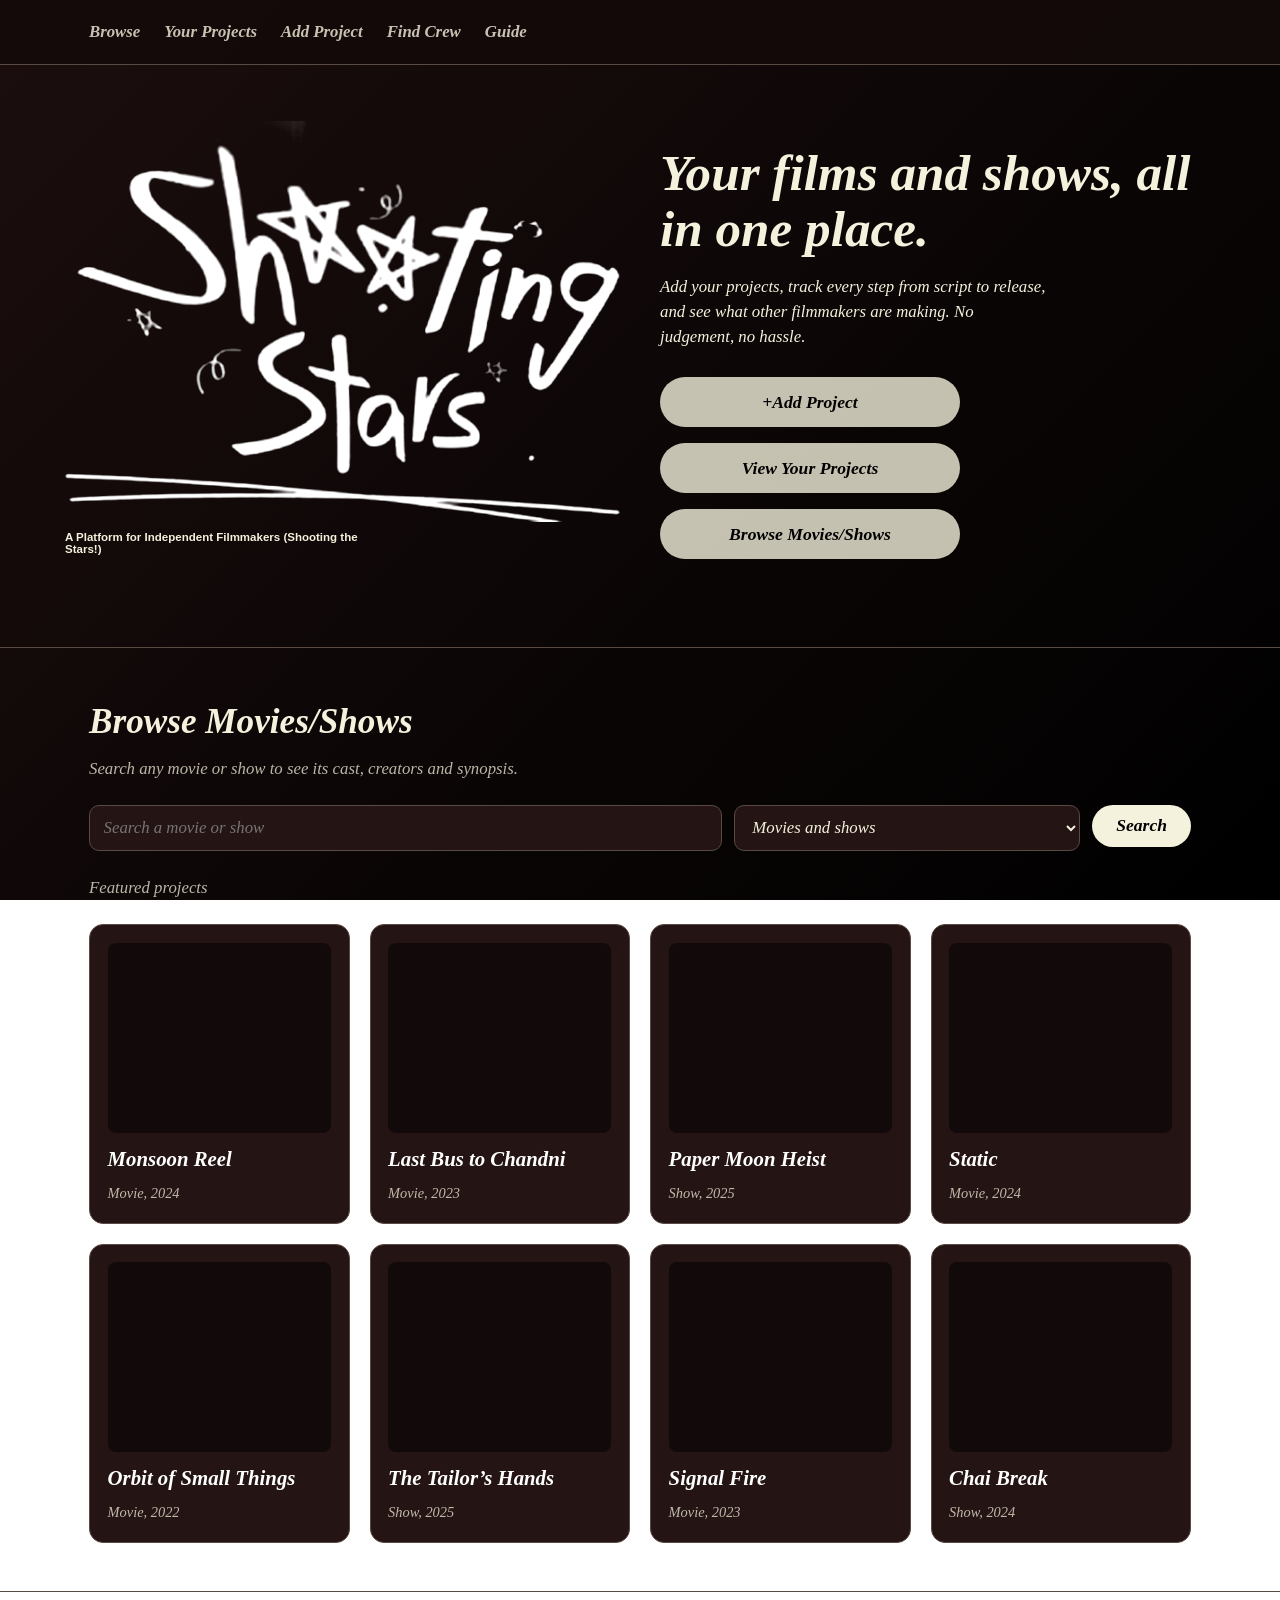
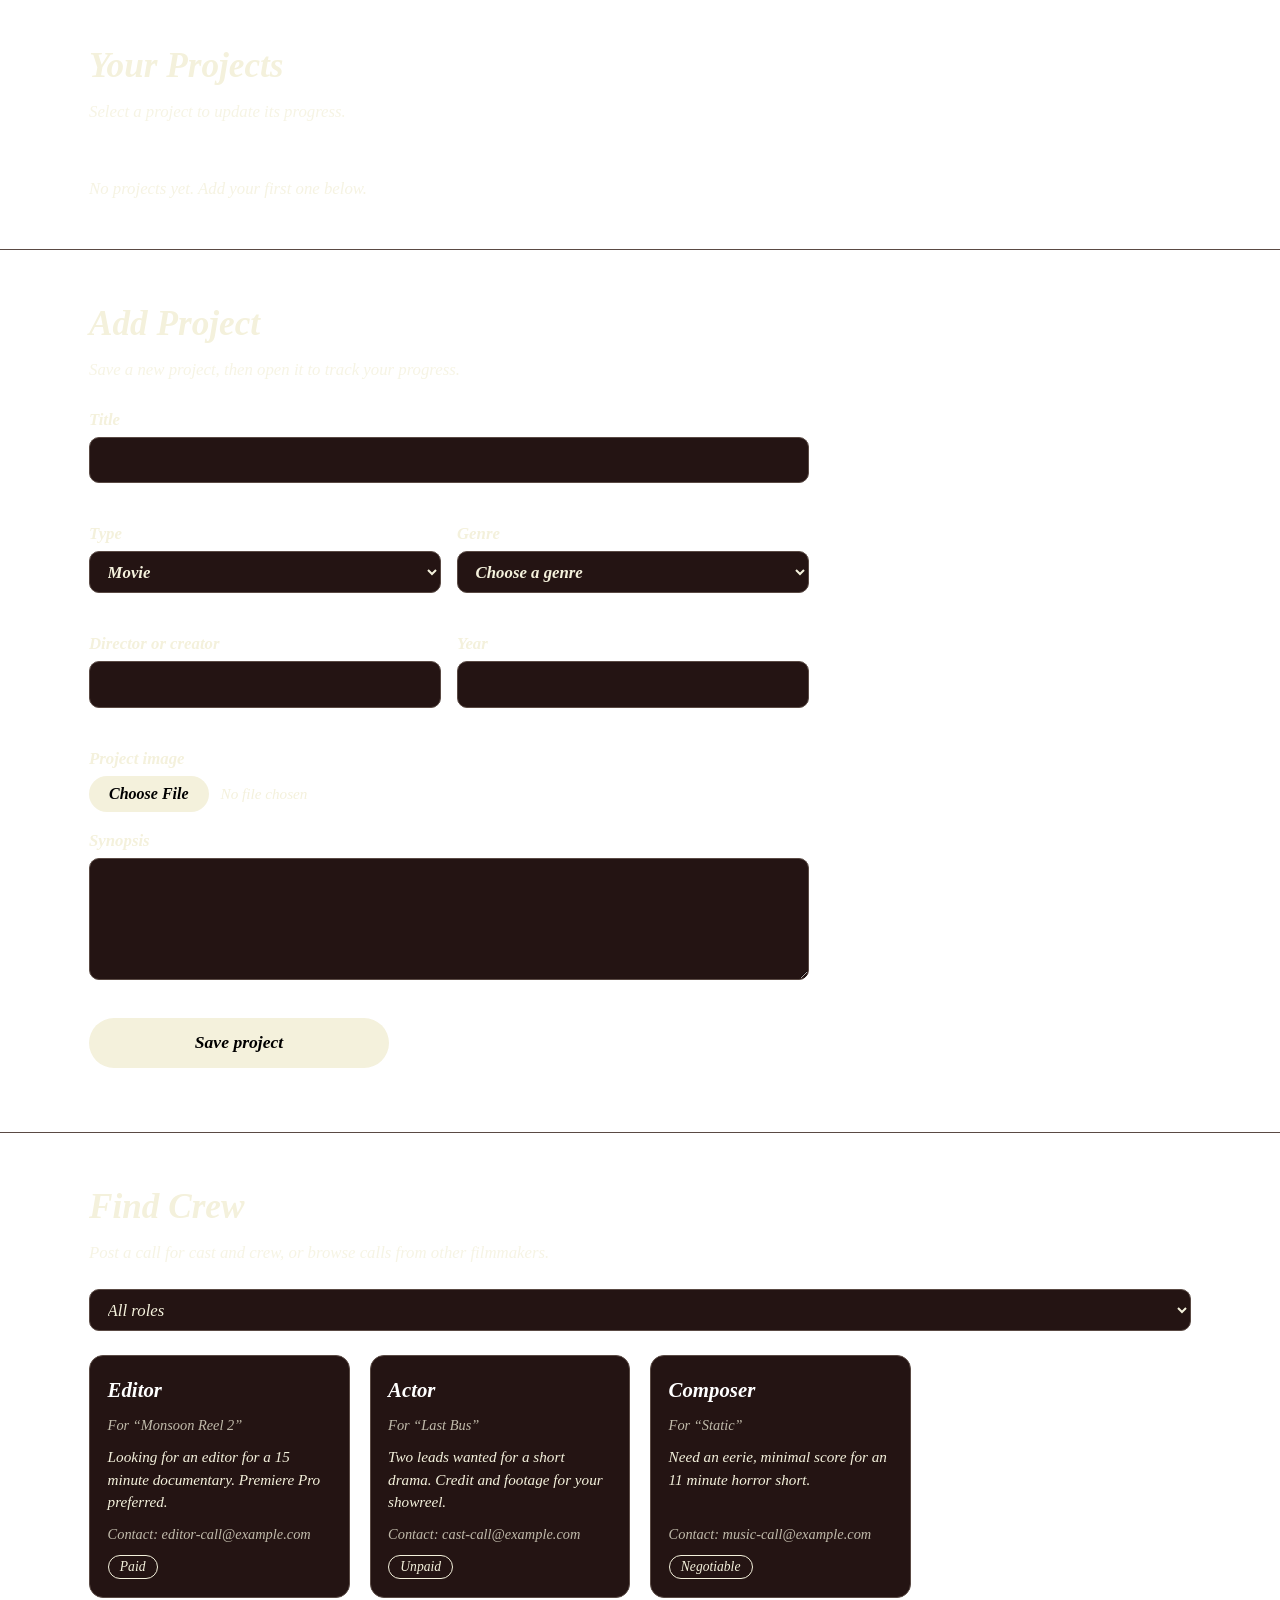
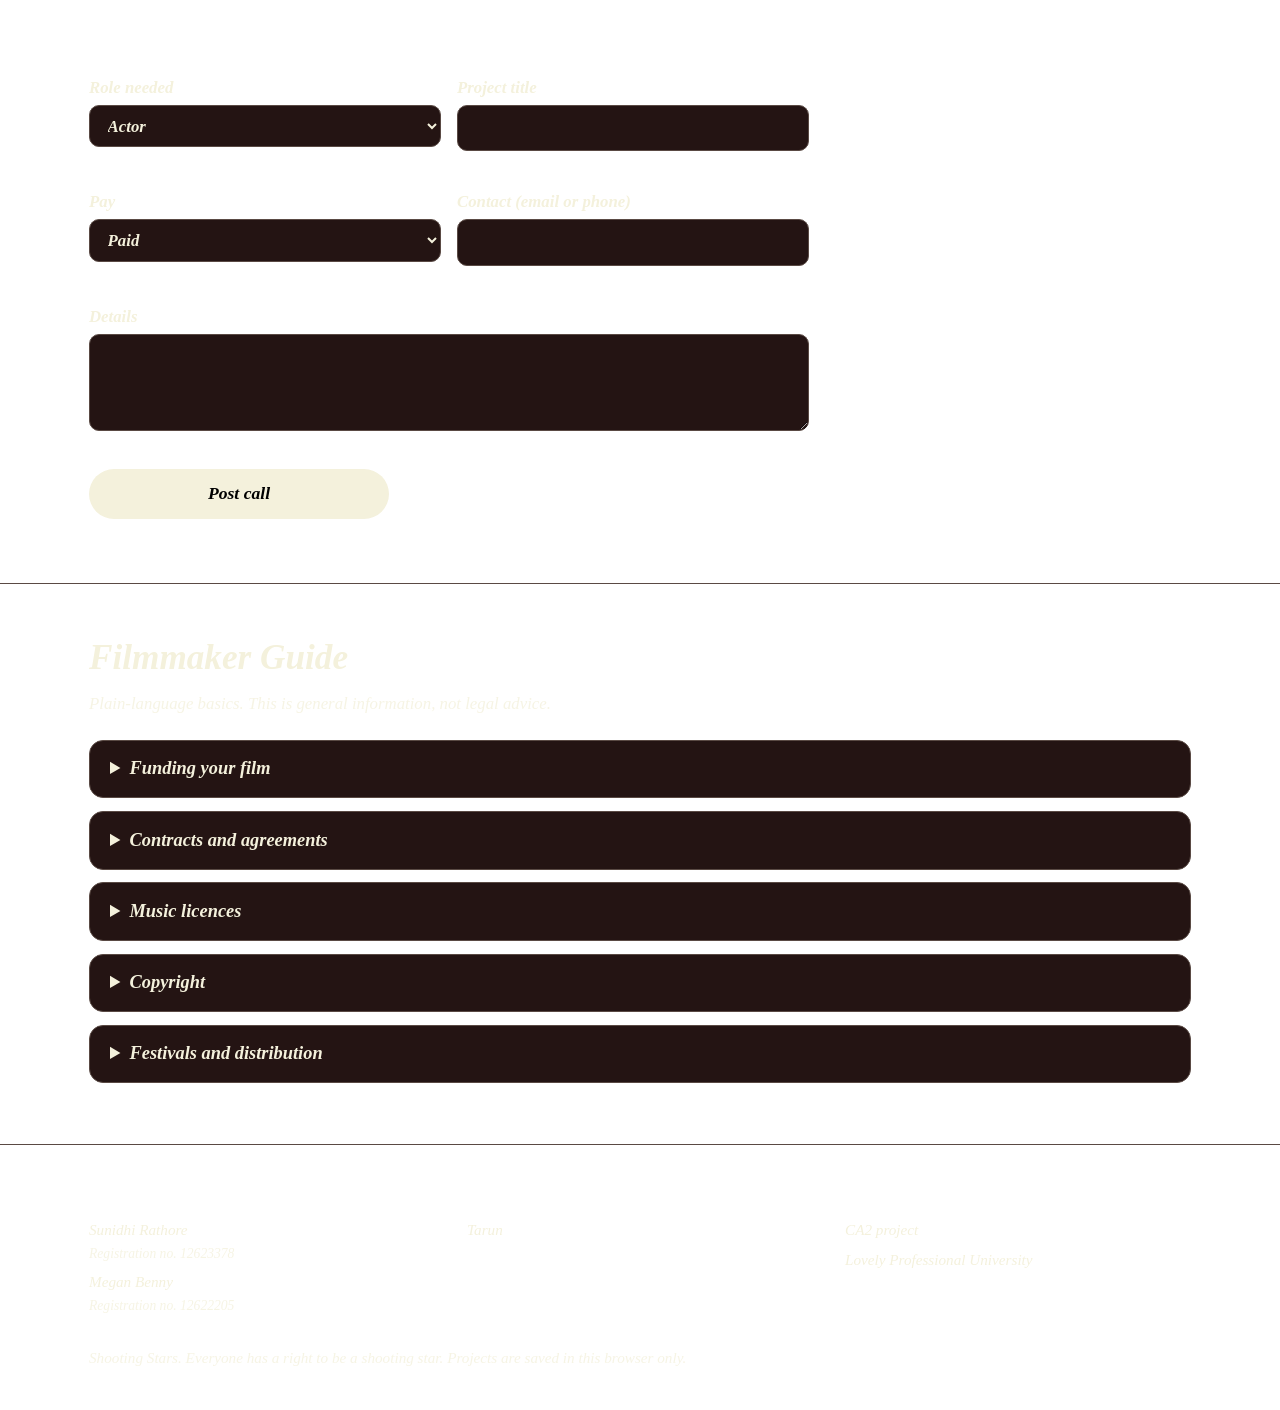
==== index.html @ 75e7ffc5 "Change greeting from 'Hello World' to 'Goodbye World'" ====
<!DOCTYPE html>
<html lang="en">
<head>
<meta charset="utf-8">
<meta name="viewport" content="width=device-width, initial-scale=1">
<title>Shooting Stars | A platform for independent filmmakers</title>
<style>
/* Colours used all over the site */
:root {
    --cream:#f4f1dc;
    --line:#5a4a44;
    --card:#241413;
}

* {
    box-sizing:border-box;
    margin:0;
}

html {
    scroll-behavior:smooth;
}

body {
    min-height:100vh;
    color:var(--cream);
    background:linear-gradient(135deg,#1c0e0e 0%,#0a0505 60%,#000 100%) fixed;
    font:italic 1.05rem/1.5 "Times New Roman",Times,serif;
}

:focus-visible {
    outline:3px solid var(--cream);
    outline-offset:3px;
}

.wrap {
    max-width:1150px;
    margin:0 auto;
    padding:0 1.5rem;
}

a {
    color:inherit;
}

[hidden] {
    display:none!important;
}

/* ---------- Top bar ---------- */
header {
    position:sticky;
    top:0;
    z-index:5;
    background:rgba(20,10,10,.92);
    border-bottom:1px solid var(--line);
}

header .wrap {
    display:flex;
    align-items:center;
    justify-content:space-between;
    height:64px;
}

header img {
    height:44px;
    display:block;
}

nav {
    display:flex;
    gap:1.5rem;
    font-weight:700;
}

nav a {
    text-decoration:none;
    opacity:.8;
}

nav a:hover {
    opacity:1;
    text-decoration:underline;
}

/* ---------- Hero (logo and intro) ---------- */
.hero {
    display:grid;
    grid-template-columns:1fr 1fr;
    gap:2.5rem;
    align-items:center;
    padding:3.5rem 0 4rem;
}

.hero img {
    width:100%;
    max-width:560px;
    display:block;
}

.cap {
    font:700 .72rem Arial,sans-serif;
    margin-top:.6rem;
}

.hero h1 {
    font-size:clamp(2rem,4.5vw,3.2rem);
    line-height:1.1;
    margin-bottom:1rem;
}

.hero p {
    max-width:46ch;
    margin-bottom:1.75rem;
}

.menu {
    display:flex;
    flex-direction:column;
    gap:1rem;
    align-items:flex-start;
}

.pill {
    width:300px;
    max-width:100%;
    height:50px;
    border:0;
    border-radius:999px;
    background:var(--cream);
    color:#000;
    font:italic 700 1.1rem "Times New Roman",Times,serif;
    cursor:pointer;
    display:flex;
    align-items:center;
    justify-content:center;
    text-decoration:none;
}

.pill:hover {
    background:#fff;
}

.pill.sm {
    width:auto;
    height:42px;
    padding:0 1.5rem;
}

/* ---------- Page sections, cards and forms ---------- */
section {
    padding:3rem 0;
    border-top:1px solid var(--line);
}

h2 {
    font-size:2.2rem;
    margin-bottom:.4rem;
}

h3 {
    color:#fff;
}

.sub {
    opacity:.75;
    margin-bottom:1.5rem;
}

.tools {
    display:flex;
    flex-wrap:wrap;
    gap:.75rem;
    margin-bottom:1.5rem;
}

input,select,textarea {
    background:var(--card);
    color:var(--cream);
    border:1.5px solid var(--line);
    border-radius:10px;
    padding:.6rem .85rem;
    font:inherit;
    width:100%;
}

input[type=checkbox] {
    width:auto;
    accent-color:var(--cream);
}

input[type=range] {
    padding:0;
    accent-color:var(--cream);
}

/* Make the upload button look like the pill buttons */
input[type=file] {
    background:none;
    border:0;
    padding:0;
    width:auto;
    font:italic .95rem "Times New Roman",Times,serif;
    color:var(--cream);
}

input[type=file]::file-selector-button {
    height:36px;
    padding:0 1.25rem;
    margin-right:.75rem;
    border:0;
    border-radius:999px;
    background:var(--cream);
    color:#000;
    font:italic 700 1rem "Times New Roman",Times,serif;
    cursor:pointer;
}

input[type=file]::file-selector-button:hover {
    background:#fff;
}

.tools input {
    flex:2 1 220px;
    width:auto;
}

.tools select {
    flex:1 1 140px;
    width:auto;
}

.grid {
    display:grid;
    grid-template-columns:repeat(auto-fill,minmax(260px,1fr));
    gap:1.25rem;
}

.card {
    background:var(--card);
    border:1px solid var(--line);
    border-radius:14px;
    padding:1.1rem;
    display:flex;
    flex-direction:column;
    gap:.6rem;
    text-align:left;
    color:inherit;
    font:inherit;
}

button.card {
    cursor:pointer;
}

.card:hover {
    border-color:var(--cream);
}

.card h3 {
    font-size:1.3rem;
}

.thumb {
    width:100%;
    height:190px;
    object-fit:cover;
    border-radius:8px;
    background:#120a0a;
    display:block;
}

.meta {
    font-size:.9rem;
    opacity:.75;
}

.syn {
    flex:1;
    font-size:.95rem;
}

.row {
    display:flex;
    justify-content:space-between;
    align-items:center;
    gap:.5rem;
}

.tag {
    border:1px solid var(--cream);
    border-radius:999px;
    padding:.05rem .7rem;
    font-size:.85rem;
}

.rm {
    background:none;
    border:0;
    color:var(--cream);
    text-decoration:underline;
    font:inherit;
    cursor:pointer;
    font-size:.9rem;
}

.empty {
    grid-column:1/-1;
    opacity:.8;
}

/* Project cards on the Your Projects section */
.plink {
    display:flex;
    gap:.8rem;
    align-items:center;
    text-decoration:none;
}

.plink>div {
    flex:1;
}

.sum {
    display:flex;
    gap:2rem;
    flex-wrap:wrap;
    margin-bottom:1.75rem;
}

.sum div {
    display:flex;
    align-items:center;
    gap:1rem;
}

form {
    display:grid;
    grid-template-columns:1fr 1fr;
    gap:1rem;
    max-width:720px;
}

.full {
    grid-column:1/-1;
}

label {
    display:flex;
    flex-direction:column;
    gap:.3rem;
    font-weight:700;
}

.err {
    font-weight:400;
    font-size:.9rem;
    min-height:1.2em;
    color:#ff9a8b;
}

#msg,#dmsg {
    grid-column:1/-1;
}

/* ---------- Project page ---------- */
.back {
    display:inline-block;
    margin:1.5rem 0 1rem;
}

.dhead {
    display:flex;
    gap:1.5rem;
    align-items:center;
    flex-wrap:wrap;
    margin-bottom:1.5rem;
}

.dhead .thumb {
    width:200px;
    height:200px;
}

.dhead>div:nth-child(2) {
    flex:1;
    min-width:200px;
}

.phase {
    border:1px solid var(--line);
    border-radius:14px;
    padding:1rem 1.25rem;
    margin-bottom:1rem;
    background:var(--card);
}

.phase h3 {
    display:flex;
    justify-content:space-between;
    margin-bottom:.5rem;
}

.step {
    display:flex;
    align-items:center;
    gap:.75rem;
    padding:.35rem 0;
    font-weight:400;
}

.step input[type=range] {
    flex:1;
    min-width:120px;
}

.step .lbl {
    flex:1 1 220px;
}

.step output {
    width:3.2rem;
    text-align:right;
}

/* ---------- Movie / show details pop-up ---------- */
dialog {
    margin:auto;
    max-width:640px;
    width:92%;
    max-height:88vh;
    overflow:auto;
    background:#1a0f0e;
    color:var(--cream);
    border:1px solid var(--cream);
    border-radius:16px;
    padding:1.5rem;
}

dialog::backdrop {
    background:rgba(0,0,0,.75);
}

.dl {
    display:flex;
    gap:1.25rem;
    flex-wrap:wrap;
    margin:1rem 0;
}

.dl img {
    width:180px;
    border-radius:8px;
}

/* ---------- Guide, budget bar ---------- */
details {
    border:1px solid var(--line);
    border-radius:14px;
    padding:.9rem 1.25rem;
    margin-bottom:.8rem;
    background:var(--card);
}

summary {
    cursor:pointer;
    font-weight:700;
    font-size:1.15rem;
}

details p,details li {
    margin-top:.5rem;
}

details ul {
    padding-left:1.2rem;
}

.bar {
    height:10px;
    border-radius:99px;
    background:#3a2a27;
    overflow:hidden;
    margin:.4rem 0;
}

.bar i {
    display:block;
    height:100%;
    background:var(--cream);
}

.phase .step input:not([type=checkbox]):not([type=range]) {
    flex:1 1 140px;
    width:auto;
}

.phase .pill.sm {
    height:38px;
}

.phase select {
    width:auto;
}

/* ---------- Footer and small screens ---------- */
footer {
    border-top:1px solid var(--line);
    padding:2.5rem 0;
    font-size:.95rem;
}

/* Credits columns in the footer */
.credits {
    display:grid;
    grid-template-columns:repeat(3,1fr);
    gap:2rem;
    margin-bottom:1.5rem;
}

.credits h3 {
    font-size:1.1rem;
    margin-bottom:.5rem;
}

.credits p {
    margin-bottom:.4rem;
}

.credits .reg {
    font-size:.85rem;
    opacity:.75;
}

.footnote {
    opacity:.75;
}

@media(max-width:800px) {
    .credits {
        grid-template-columns:1fr;
        gap:1rem;
    }

    .hero {
        grid-template-columns:1fr;
        padding-top:2rem;
    }
    form {
        grid-template-columns:1fr;
    }
    nav {
        gap:1rem;
        font-size:.95rem;
    }
}
</style>
</head>
<body>
<!-- Top bar -->
<header><div class="wrap">
  
  <nav aria-label="Main"><a href="#browse">Browse</a><a href="#projects">Your Projects</a><a href="#add">Add Project</a><a href="#crew">Find Crew</a><a href="#guide">Guide</a></nav>
</div></header>

<div id="v-main"><main id="top">
<div class="wrap hero">
  <div><img src="shooting-stars.png" alt="Shooting Stars"><p class="cap">A Platform for Independent Filmmakers (Shooting the Stars!)</p></div>
  <div>
    <h1>Your films and shows, all in one place.</h1>
    <p>Add your projects, track every step from script to release, and see what other filmmakers are making. No judgement, no hassle.</p>
    <nav class="menu" aria-label="Quick links">
      <a class="pill" href="#add">+Add Project</a><a class="pill" href="#projects">View Your Projects</a><a class="pill" href="#browse">Browse Movies/Shows</a>
    </nav>
  </div>
</div>

<!-- Browse and search -->
<section id="browse"><div class="wrap">
  <h2>Browse Movies/Shows</h2>
  <p class="sub">Search any movie or show to see its cast, creators and synopsis.</p>
  <form class="tools" id="sform" style="display:flex;max-width:none">
    <input id="q" type="search" placeholder="Search a movie or show" aria-label="Search">
    <select id="type" aria-label="Type"><option value="">Movies and shows</option><option value="movie">Movies</option><option value="show">Shows</option></select>
    <button class="pill sm" type="submit">Search</button>
  </form>
  <p class="sub" id="bnote"></p>
  <div class="grid" id="grid" aria-live="polite"></div>
</div></section>

<!-- Your projects and progress -->
<section id="projects"><div class="wrap">
  <h2>Your Projects</h2>
  <p class="sub">Select a project to update its progress.</p>
  <div class="sum" id="sum"></div>
  <div class="grid" id="mineGrid"></div>
</div></section>

<!-- Add a new project -->
<section id="add"><div class="wrap">
  <h2>Add Project</h2>
  <p class="sub">Save a new project, then open it to track your progress.</p>
  <form id="form" novalidate>
    <label class="full">Title<input name="title" maxlength="80"><span class="err" data-for="title"></span></label>
    <label>Type<select name="type"><option>Movie</option><option>Show</option></select></label>
    <label>Genre<select name="genre"></select><span class="err" data-for="genre"></span></label>
    <label>Director or creator<input name="director" maxlength="60"><span class="err" data-for="director"></span></label>
    <label>Year<input name="year" type="number" min="1990" max="2035"><span class="err" data-for="year"></span></label>
    <label class="full">Project image<input id="img" type="file" accept="image/*"></label>
    <label class="full">Synopsis<textarea name="synopsis" rows="4" maxlength="400"></textarea><span class="err" data-for="synopsis"></span></label>
    <div class="full"><button class="pill" type="submit">Save project</button></div>
    <p id="msg" role="status"></p>
  </form>
</div></section>
<!-- Find crew -->
<section id="crew"><div class="wrap">
  <h2>Find Crew</h2>
  <p class="sub">Post a call for cast and crew, or browse calls from other filmmakers.</p>
  <div class="tools"><select id="crole" aria-label="Filter by role"></select></div>
  <div class="grid" id="cgrid"></div>
  <h3 style="margin:2rem 0 1rem">Post a call</h3>
  <form id="cform" novalidate>
    <label>Role needed<select name="role"></select></label>
    <label>Project title<input name="project" maxlength="80"><span class="err" data-for="project"></span></label>
    <label>Pay<select name="pay"><option>Paid</option><option>Unpaid</option><option>Negotiable</option></select></label>
    <label>Contact (email or phone)<input name="contact" maxlength="80"><span class="err" data-for="contact"></span></label>
    <label class="full">Details<textarea name="details" rows="3" maxlength="300"></textarea><span class="err" data-for="details"></span></label>
    <div class="full"><button class="pill" type="submit">Post call</button></div>
    <p id="cmsg" class="full" role="status"></p>
  </form>
</div></section>

<!-- Filmmaker guide -->
<section id="guide"><div class="wrap">
  <h2>Filmmaker Guide</h2>
  <p class="sub">Plain-language basics. This is general information, not legal advice.</p>
  <details><summary>Funding your film</summary><ul><li>Crowdfunding: pitch your film to an audience and offer rewards.</li><li>Grants and film funds from arts councils, film bodies and festivals.</li><li>Local sponsors or businesses who want to support a project.</li><li>Co-producers and investors, who usually expect a share of any profit.</li></ul><p>Track your spending in the Budget section of each project page.</p></details>
  <details><summary>Contracts and agreements</summary><ul><li>Put every agreement in writing: crew, cast, writers, composers and editors.</li><li>Get a signed release from every person who appears on camera.</li><li>Get written permission for every location you film in.</li><li>State clearly who owns the work, who gets credit, and how and when people are paid.</li></ul></details>
  <details><summary>Music licences</summary><ul><li>Using a commercial song needs permission for the recording and for the composition.</li><li>Safer options: music you commission, royalty-free libraries, or Creative Commons tracks whose terms you follow.</li><li>Keep a copy of every licence in case a festival or platform asks for proof.</li></ul></details>
  <details><summary>Copyright</summary><ul><li>You usually hold the copyright in your own work, but work made by others needs a written agreement.</li><li>Do not use footage, images, fonts or music without checking their licence.</li><li>Credit everyone who contributed.</li></ul></details>
  <details><summary>Festivals and distribution</summary><ul><li>Check each festival’s deadline, fee and rules, such as premiere requirements.</li><li>Track them in the Festivals section of each project page.</li><li>After festivals, consider streaming platforms, online video sites or your own screenings.</li></ul></details>
</div></section>
</main></div>

<!-- Project page (filled in by script) -->
<div id="v-detail" hidden></div>
<!-- Movie / show details pop-up -->
<dialog id="dlg" aria-label="Details"></dialog>
<!-- Footer with project credits -->
<footer>
<div class="wrap">
    <div class="credits">
        <div>
            <h3>Made by</h3>
            <p>Sunidhi Rathore<br><span class="reg">Registration no. 12623378</span></p>
            <p>Megan Benny<br><span class="reg">Registration no. 12622205</span></p>
        </div>
        <div>
            <h3>Submitted to</h3>
            <p>Tarun</p>
        </div>
        <div>
            <h3>Project</h3>
            <p>CA2 project</p>
            <p>Lovely Professional University</p>
        </div>
    </div>
    <p class="footnote">Shooting Stars. Everyone has a right to be a shooting star. Projects are saved in this browser only.</p>
</div>
</footer>

<script>
/*
  Shooting Stars: a platform for independent filmmakers (CA1 project)
  Everything is saved in the browser with localStorage. data.json holds the sample films.
*/
const OMDB_KEY = ""; // optional: free key from omdbapi.com/apikey.aspx enables movie search
const GENRES = ["Action", "Adventure", "Animation", "Biography", "Comedy", "Crime", "Documentary", "Drama", "Experimental", "Family", "Fantasy", "Historical", "Horror", "Musical", "Mystery", "Romance", "Sci-Fi", "Sport", "Thriller", "War", "Western", "Other"];
// Every step of making a film. A step is either a checkbox ("c") or a 0-100% slider ("p")
const PHASES = [["Development", [["idea", "Idea and concept locked", "c"], ["script", "Script written", "p"], ["final", "Script revised and final", "c"], ["budget", "Budget planned", "c"], ["fund", "Funding secured", "c"]]],
    ["Pre-production", [["crewCalls", "Director and crewCalls hired", "c"], ["cast", "Cast decided", "c"], ["loc", "Locations scouted", "c"], ["sched", "Shooting schedule made", "c"], ["gear", "Equipment and permits arranged", "c"]]],
    ["Production", [["shoot", "Filming completed", "p"]]],
    ["Post-production", [["edit", "Editing", "p"], ["sound", "Sound design and music", "p"], ["color", "Colour grading", "p"], ["cut", "Final cut locked", "c"]]],
    ["Release", [["promo", "Poster and trailer made", "c"], ["submit", "Submitted to festival or platform", "c"], ["out", "Released", "c"]]]];
const ALL_STEP_IDS = PHASES.flatMap(p => p[1].map(s => s[0]));
const PROJECTS_KEY = "ss_projects", getEl = s => document.querySelector(s);
const escapeHtml = s => String(s ?? "").replace(/[&<>"']/g, c => ({ "&": "&amp;", "<": "&lt;", ">": "&gt;", '"': "&quot;", "'": "&#39;" }[c]));
const loadProjects = () => { try {
    return JSON.parse(localStorage.getItem(PROJECTS_KEY)) || [];
}
catch (e) {
    return [];
} };
const saveProjects = () => { try {
    localStorage.setItem(PROJECTS_KEY, JSON.stringify(myProjects));
    return true;
}
catch (e) {
    return false;
} };
let sampleFilms = [], myProjects = loadProjects(), shownResults = [], pendingImage = "";
const stepValue = (p, id) => p.steps[id] || 0;
// Progress maths: each step counts 0-100, a phase or project is the average of its steps
const average = a => a.length ? Math.round(a.reduce((x, y) => x + y, 0) / a.length) : 0;
const projectPercent = p => average(ALL_STEP_IDS.map(i => stepValue(p, i)));
const phasePercent = (p, ph) => average(ph[1].map(s => stepValue(p, s[0])));
// Draws the circular progress meter as an SVG (the ring is a circle whose dash length matches the percentage)
const progressRing = (p, s = 84) => { const r = s / 2 - 7, c = 2 * Math.PI * r, m = s / 2; return `<svg width="${s}" height="${s}" viewBox="0 0 ${s} ${s}" role="img" aria-label="${p}% complete" style="flex:none"><circle cx="${m}" cy="${m}" r="${r}" fill="none" stroke="#3a2a27" stroke-width="7"/><circle cx="${m}" cy="${m}" r="${r}" fill="none" stroke="#f4f1dc" stroke-width="7" stroke-linecap="round" stroke-dasharray="${c}" stroke-dashoffset="${c * (1 - p / 100)}" transform="rotate(-90 ${m} ${m})"/><text x="50%" y="50%" text-anchor="middle" dominant-baseline="central" fill="#f4f1dc" font-size="${s / 4.2}" font-weight="700" font-family="Arial,sans-serif">${p}%</text></svg>`; };
const thumb = (src, cls = "thumb") => src ? `<img class="${cls}" src="${escapeHtml(src)}" alt="" loading="lazy">` : `<div class="${cls}"></div>`;
// Shrinks an uploaded picture so it fits inside localStorage
const shrinkImage = f => new Promise(res => { const r = new FileReader(); r.onload = () => { const i = new Image(); i.onload = () => { const k = Math.min(1, 600 / i.width), c = document.createElement("canvas"); c.width = i.width * k; c.height = i.height * k; c.getContext("2d").drawImage(i, 0, 0, c.width, c.height); res(c.toDataURL("image/jpeg", .8)); }; i.src = r.result; }; r.readAsDataURL(f); });
/* Your projects */
// Your Projects section: the two summary rings and one card per project
function renderMine() {
    const done = myProjects.filter(p => projectPercent(p) === 100).length;
    getEl("#sum").innerHTML = myProjects.length ? `<div>${progressRing(Math.round(done / myProjects.length * 100), 96)}<span>${done} of ${myProjects.length} projects completed</span></div><div>${progressRing(average(myProjects.map(projectPercent)), 96)}<span>Average progress across projects</span></div>` : "";
    getEl("#mineGrid").innerHTML = myProjects.length ? myProjects.map(p => `<article class="card"><a class="plink" href="#project/${escapeHtml(p.id)}">${thumb(p.image, "thumb")}</a>
    <a class="plink" href="#project/${escapeHtml(p.id)}"><div><h3>${escapeHtml(p.title)}</h3><p class="meta">${escapeHtml(p.type)} by ${escapeHtml(p.director)}, ${escapeHtml(p.year)}</p></div>${progressRing(projectPercent(p), 64)}</a>
    <div class="row"><span class="tag">${escapeHtml(p.genre)}</span><button class="rm" data-del="${escapeHtml(p.id)}" aria-label="Remove ${escapeHtml(p.title)}">Remove</button></div></article>`).join("") : '<p class="empty">No projects yet. Add your first one below.</p>';
}
getEl("#mineGrid").addEventListener("click", e => {
    const b = e.target.closest("[data-del]");
    if (!b || !confirm("Remove this project?"))
        return;
    myProjects = myProjects.filter(p => p.id !== b.dataset.del);
    saveProjects();
    renderMine();
});
/* Project page */
// The page for a single project: progress steps, budget, festivals, feedback and notes
function openProjectPage(id) {
    const p = myProjects.find(x => x.id === id);
    if (!p) {
        location.hash = "#projects";
        return;
    }
    getEl("#v-detail").innerHTML = `<div class="wrap"><a class="back" href="#projects">← Back to your projects</a>
  <div class="dhead">${thumb(p.image)}<div><h2>${escapeHtml(p.title)}</h2><p class="meta">${escapeHtml(p.type)} by ${escapeHtml(p.director)}, ${escapeHtml(p.year)}, ${escapeHtml(p.genre)}</p><p class="syn">${escapeHtml(p.synopsis)}</p>
  <label style="margin-top:.75rem;max-width:260px">Change image<input id="chimg" type="file" accept="image/*"></label></div><div id="big">${progressRing(projectPercent(p), 140)}</div></div>
  ${PHASES.map((ph, n) => `<div class="phase"><h3>${ph[0]}<span id="ph${n}">${phasePercent(p, ph)}%</span></h3>${ph[1].map(s => s[2] === "c"
        ? `<label class="step"><input type="checkbox" data-s="${s[0]}" ${stepValue(p, s[0]) ? "checked" : ""}><span class="lbl">${s[1]}</span></label>`
        : `<label class="step"><span class="lbl">${s[1]}</span><input type="range" min="0" max="100" step="5" data-s="${s[0]}" value="${stepValue(p, s[0])}"><output id="o-${s[0]}">${stepValue(p, s[0])}%</output></label>`).join("")}</div>`).join("")}
  <div id="extra">${renderExtraSections(p)}</div><label>Notes<textarea id="notes" rows="3">${escapeHtml(p.notes || "")}</textarea></label>
  <div class="row" style="margin:1rem 0 3rem"><button class="pill" id="sv">Save progress</button><button class="rm" id="dl">Delete project</button></div><p id="dmsg" role="status"></p></div>`;
    const v = getEl("#v-detail"), upd = () => { getEl("#big").innerHTML = progressRing(projectPercent(p), 140); PHASES.forEach((ph, n) => getEl("#ph" + n).textContent = phasePercent(p, ph) + "%"); };
    v.oninput = e => {
        const t = e.target;
        if (t.dataset.s) {
            p.steps[t.dataset.s] = t.type === "checkbox" ? (t.checked ? 100 : 0) : +t.value;
            const o = getEl("#o-" + t.dataset.s);
            if (o)
                o.textContent = t.value + "%";
            upd();
            saveProjects();
        }
        if (t.id === "notes") {
            p.notes = t.value;
            saveProjects();
        }
    };
    wireExtra(p);
    getEl("#sv").onclick = () => { getEl("#dmsg").textContent = saveProjects() ? "Progress saved." : "Storage is full. Remove a project or use a smaller image."; };
    getEl("#dl").onclick = () => { if (confirm("Delete this project?")) {
        myProjects = myProjects.filter(x => x.id !== id);
        saveProjects();
        location.hash = "#projects";
    } };
    getEl("#chimg").onchange = async (e) => { if (e.target.files[0]) {
        p.image = await shrinkImage(e.target.files[0]);
        saveProjects();
        openProjectPage(id);
    } };
}
/* Add project */
getEl("[name=genre]").innerHTML = '<option value="">Choose a genre</option>' + GENRES.map(g => `<option>${g}</option>`).join("");
getEl("#img").onchange = async (e) => { pendingImage = e.target.files[0] ? await shrinkImage(e.target.files[0]) : ""; };
getEl("#form").addEventListener("submit", e => {
    e.preventDefault();
    const d = Object.fromEntries(new FormData(e.target)), errors = {}, y = +d.year;
    if (!d.title.trim())
        errors.title = "Enter the project title.";
    if (!d.director.trim())
        errors.director = "Enter the director or creator.";
    if (!d.genre)
        errors.genre = "Choose a genre.";
    if (!y || y < 1990 || y > 2035)
        errors.year = "Enter a year between 1990 and 2035.";
    if (d.synopsis.trim().length < 20)
        errors.synopsis = "Write at least 20 characters.";
    document.querySelectorAll(".err").forEach(s => s.textContent = errors[s.dataset.for] || "");
    if (Object.keys(errors).length)
        return;
    myProjects.unshift({ id: "p" + Date.now(), title: d.title.trim(), type: d.type, director: d.director.trim(), genre: d.genre, year: y, synopsis: d.synopsis.trim(), image: pendingImage, steps: {}, notes: "" });
    const ok = saveProjects();
    e.target.reset();
    pendingImage = "";
    renderMine();
    getEl("#msg").textContent = ok ? "Project saved. Open it under Your Projects to update your progress." : "Storage is full. Try a smaller image.";
});
/* Browse and search */
// TVMaze sends the synopsis with HTML tags in it, so remove them
const stripHtml = h => new DOMParser().parseFromString(h || "", "text/html").body.textContent.trim();
// Sample films from data.json plus the user's own projects
const getLocalFilms = () => [...myProjects, ...sampleFilms].map(f => ({ src: "local", title: f.title, type: f.type || "Movie", year: f.year, image: f.image || "", syn: f.synopsis, creators: [f.director], cast: [] }));
const card = (f, i) => `<button class="card" data-i="${i}">${thumb(f.image)}<h3>${escapeHtml(f.title)}</h3><p class="meta">${escapeHtml(f.type)}${f.year ? ", " + escapeHtml(f.year) : ""}</p></button>`;
function showList(list, note) { shownResults = list; getEl("#bnote").textContent = note || ""; getEl("#grid").innerHTML = list.length ? list.map(card).join("") : '<p class="empty">Nothing found. Try another title.</p>'; }
getEl("#sform").addEventListener("submit", async (e) => {
    e.preventDefault();
    const q = getEl("#q").value.trim(), t = getEl("#type").value;
    if (!q) {
        showList(getLocalFilms(), "Featured projects");
        return;
    }
    getEl("#bnote").textContent = "Searching…";
    let out = getLocalFilms().filter(f => f.title.toLowerCase().includes(q.toLowerCase()) && (!t || f.type.toLowerCase() === t)), note = "";
    try {
        if (t !== "movie") {
            const r = await (await fetch("https://api.tvmaze.com/search/shows?q=" + encodeURIComponent(q))).json();
            out = out.concat(r.map(({ show: s }) => ({ src: "tv", id: s.id, title: s.name, type: "Show", year: (s.premiered || "").slice(0, 4), image: s.image?.medium || "", syn: stripHtml(s.summary) })));
        }
        if (t !== "show") {
            if (OMDB_KEY) {
                const r = await (await fetch(`https://www.omdbapi.com/?apikey=${OMDB_KEY}&type=movie&s=${encodeURIComponent(q)}`)).json();
                out = out.concat((r.Search || []).map(m => ({ src: "omdb", id: m.imdbID, title: m.Title, type: "Movie", year: m.Year, image: m.Poster !== "N/A" ? m.Poster : "" })));
            }
            else
                note = "Movie search needs a free OMDb key (see OMDB_KEY at the top of the script). Shows and your projects are searched.";
        }
    }
    catch (err) {
        note = "Could not reach the search service. Check your connection.";
    }
    showList(out, note);
});
getEl("#grid").addEventListener("click", async (e) => {
    const b = e.target.closest("[data-i]");
    if (!b)
        return;
    let f = { ...shownResults[+b.dataset.i] };
    const d = getEl("#dlg");
    d.innerHTML = "<p>Loading…</p>";
    d.showModal();
    try {
        if (f.src === "tv") {
            const s = await (await fetch(`https://api.tvmaze.com/shows/${f.id}?embed[]=cast&embed[]=crew`)).json();
            f.cast = s._embedded.cast.slice(0, 12).map(c => c.person.name + (c.character ? " as " + c.character.name : ""));
            f.creators = s._embedded.crew.filter(c => c.type === "Creator").map(c => c.person.name);
            f.image = s.image?.original || f.image;
        }
        if (f.src === "omdb") {
            const m = await (await fetch(`https://www.omdbapi.com/?apikey=${OMDB_KEY}&i=${f.id}&plot=full`)).json();
            f.cast = (m.Actors || "").split(", ").filter(x => x && x !== "N/A");
            f.creators = [m.Director, m.Writer].join(", ").split(", ").filter(x => x && x !== "N/A");
            f.syn = m.Plot;
        }
    }
    catch (err) { }
    d.innerHTML = `<h2>${escapeHtml(f.title)}</h2><p class="meta">${escapeHtml(f.type)}${f.year ? ", " + escapeHtml(f.year) : ""}</p>
  <div class="dl">${f.image ? `<img src="${escapeHtml(f.image)}" alt="Poster for ${escapeHtml(f.title)}">` : ""}<div style="flex:1;min-width:200px"><h3>Creators</h3><p>${escapeHtml((f.creators || []).join(", ") || "Not listed")}</p><h3 style="margin-top:.75rem">Cast</h3><p>${escapeHtml((f.cast || []).join(", ") || "Not listed")}</p></div></div>
  <h3>Synopsis</h3><p>${escapeHtml(f.syn || "No synopsis available.")}</p><button class="pill sm" style="margin-top:1rem" onclick="this.closest('dialog').close()">Close</button>`;
});
/* Budget, festivals and feedback (project page) */
const makeId = () => Math.random().toString(36).slice(2, 8), formatNumber = n => Number(n).toLocaleString();
// Turns a deadline date into text like "12 days left"
function daysLeft(d) { const n = Math.ceil((new Date(d + "T00:00") - new Date().setHours(0, 0, 0, 0)) / 864e5); return n < 0 ? "deadline passed" : n === 0 ? "due today" : n + " days left"; }
function renderExtraSections(p) {
    const b = p.budget || { total: 0, items: [] }, spent = b.items.reduce((a, i) => a + i.amt, 0), left = b.total - spent, used = b.total ? Math.min(100, Math.round(spent / b.total * 100)) : 0;
    const fe = (p.fests || []).slice().sort((a, b) => a.deadline.localeCompare(b.deadline)), fb = p.feedback || [];
    return `<div class="phase"><h3>Budget<span>${used}% used</span></h3>
  <div class="step"><span class="lbl">Total budget</span><input type="number" min="0" id="btotal" value="${b.total || ""}"></div>
  <div class="bar"><i style="width:${used}%"></i></div>
  <p class="meta">Spent ${formatNumber(spent)}, ${left < 0 ? "over budget by " + formatNumber(-left) : "remaining " + formatNumber(left)}</p>
  ${b.items.map(i => `<div class="step"><span class="lbl">${escapeHtml(i.label)}</span><span>${formatNumber(i.amt)}</span><button class="rm" data-bdel="${i.id}">Remove</button></div>`).join("")}
  <div class="step"><input id="blabel" placeholder="Expense, e.g. camera hire" maxlength="60" aria-label="Expense"><input id="bamt" type="number" min="0" placeholder="Amount" aria-label="Amount"><button class="pill sm" id="badd">Add</button></div></div>
  <div class="phase"><h3>Festivals and submissions</h3>
  ${fe.map(f => `<div class="step"><span class="lbl">${escapeHtml(f.name)}</span><span class="meta">${escapeHtml(f.deadline)}, ${daysLeft(f.deadline)}${f.fee ? ", fee " + formatNumber(f.fee) : ""}</span><select data-fst="${f.id}" aria-label="Status">${["Planned", "Submitted", "Accepted", "Rejected"].map(x => `<option ${x === f.status ? "selected" : ""}>${x}</option>`).join("")}</select><button class="rm" data-fdel="${f.id}">Remove</button></div>`).join("") || '<p class="meta">No festivals added yet.</p>'}
  <div class="step"><input id="fname" placeholder="Festival or platform" maxlength="60" aria-label="Festival name"><input id="fdate" type="date" aria-label="Deadline"><input id="ffee" type="number" min="0" placeholder="Fee" aria-label="Fee"><button class="pill sm" id="fadd">Add</button></div></div>
  <div class="phase"><h3>Feedback</h3><p class="meta">Notes and comments from viewers and collaborators, saved in this browser.</p>
  ${fb.map(c => `<div class="step"><span class="lbl"><strong>${escapeHtml(c.name)}:</strong> ${escapeHtml(c.text)}</span><button class="rm" data-cdel="${c.id}">Remove</button></div>`).join("")}
  <div class="step"><input id="cname" placeholder="Name" maxlength="40" aria-label="Name"><input id="ctext" placeholder="Comment" maxlength="300" aria-label="Comment"><button class="pill sm" id="cadd">Add</button></div></div>`;
}
// Click and change handlers for the budget, festival and feedback boxes
function wireExtra(p) {
    const extraBox = getEl("#extra"), saveAndRefresh = () => { saveProjects(); extraBox.innerHTML = renderExtraSections(p); };
    extraBox.onclick = e => {
        const t = e.target, data = t.dataset;
        if (t.id === "badd") {
            const l = getEl("#blabel").value.trim(), a = +getEl("#bamt").value;
            if (l && a > 0) {
                (p.budget = p.budget || { total: 0, items: [] }).items.push({ id: makeId(), label: l, amt: a });
                saveAndRefresh();
            }
        }
        if (data.bdel) {
            p.budget.items = p.budget.items.filter(i => i.id !== data.bdel);
            saveAndRefresh();
        }
        if (t.id === "fadd") {
            const n = getEl("#fname").value.trim(), dt = getEl("#fdate").value;
            if (n && dt) {
                (p.fests = p.fests || []).push({ id: makeId(), name: n, deadline: dt, fee: +getEl("#ffee").value || 0, status: "Planned" });
                saveAndRefresh();
            }
        }
        if (data.fdel) {
            p.fests = p.fests.filter(f => f.id !== data.fdel);
            saveAndRefresh();
        }
        if (t.id === "cadd") {
            const x = getEl("#ctext").value.trim();
            if (x) {
                (p.feedback = p.feedback || []).unshift({ id: makeId(), name: getEl("#cname").value.trim() || "Anonymous", text: x });
                saveAndRefresh();
            }
        }
        if (data.cdel) {
            p.feedback = p.feedback.filter(c => c.id !== data.cdel);
            saveAndRefresh();
        }
    };
    extraBox.onchange = e => {
        const t = e.target;
        if (t.id === "btotal") {
            (p.budget = p.budget || { total: 0, items: [] }).total = Math.max(0, +t.value || 0);
            saveAndRefresh();
        }
        if (t.dataset.fst) {
            p.fests.find(f => f.id === t.dataset.fst).status = t.value;
            saveProjects();
        }
    };
}
/* Find crewCalls */
const ROLES = ["Actor", "Director of Photography", "Editor", "Sound Designer", "Composer", "Screenwriter", "Production Designer", "Colourist", "VFX Artist", "Producer", "Other"];
const CREW_KEY = "ss_crew", SAMPLE_CREW_CALLS = [
    { role: "Editor", project: "Monsoon Reel 2", pay: "Paid", contact: "editor-call@example.com", details: "Looking for an editor for a 15 minute documentary. Premiere Pro preferred." },
    { role: "Actor", project: "Last Bus", pay: "Unpaid", contact: "cast-call@example.com", details: "Two leads wanted for a short drama. Credit and footage for your showreel." },
    { role: "Composer", project: "Static", pay: "Negotiable", contact: "music-call@example.com", details: "Need an eerie, minimal score for an 11 minute horror short." }
];
let crewCalls = (() => { try {
    return JSON.parse(localStorage.getItem(CREW_KEY)) || [];
}
catch (e) {
    return [];
} })();
const saveCrewCalls = () => { try {
    localStorage.setItem(CREW_KEY, JSON.stringify(crewCalls));
}
catch (e) { } };
getEl("#crole").innerHTML = '<option value="">All roles</option>' + ROLES.map(r => `<option>${r}</option>`).join("");
getEl("#cform [name=role]").innerHTML = ROLES.map(r => `<option>${r}</option>`).join("");
// Shows the crew calls, filtered by the selected role
function renderCrew() {
    const r = getEl("#crole").value, list = [...crewCalls, ...SAMPLE_CREW_CALLS].filter(c => !r || c.role === r);
    getEl("#cgrid").innerHTML = list.length ? list.map(c => `<article class="card"><h3>${escapeHtml(c.role)}</h3><p class="meta">For “${escapeHtml(c.project)}”</p><p class="syn">${escapeHtml(c.details)}</p><p class="meta">Contact: ${escapeHtml(c.contact)}</p><div class="row"><span class="tag">${escapeHtml(c.pay)}</span>${c.id ? `<button class="rm" data-cd="${c.id}">Remove</button>` : ""}</div></article>`).join("") : '<p class="empty">No calls for this role yet.</p>';
}
getEl("#crole").onchange = renderCrew;
getEl("#cgrid").onclick = e => { const b = e.target.closest("[data-cd]"); if (b) {
    crewCalls = crewCalls.filter(c => c.id !== b.dataset.cd);
    saveCrewCalls();
    renderCrew();
} };
getEl("#cform").addEventListener("submit", e => {
    e.preventDefault();
    const d = Object.fromEntries(new FormData(e.target)), errors = {};
    if (!d.project.trim())
        errors.project = "Enter the project title.";
    if (!d.contact.trim())
        errors.contact = "Add a way to contact you.";
    if (d.details.trim().length < 15)
        errors.details = "Write at least 15 characters.";
    e.target.querySelectorAll(".err").forEach(s => s.textContent = errors[s.dataset.for] || "");
    if (Object.keys(errors).length)
        return;
    crewCalls.unshift({ id: "c" + Date.now(), role: d.role, project: d.project.trim(), pay: d.pay, contact: d.contact.trim(), details: d.details.trim() });
    saveCrewCalls();
    e.target.reset();
    renderCrew();
    getEl("#cmsg").textContent = "Your call is posted.";
});
/* Routing */
// Decides which page to show from the URL (#project/ID opens a project page)
function route() {
    const h = location.hash, isP = h.startsWith("#project/");
    getEl("#v-main").hidden = isP;
    getEl("#v-detail").hidden = !isP;
    if (isP) {
        openProjectPage(h.slice(9));
        window.scrollTo(0, 0);
    }
    else {
        renderMine();
        renderCrew();
        if (h.length > 1) {
            try {
                getEl(h)?.scrollIntoView();
            }
            catch (e) { }
        }
    }
}
window.addEventListener("hashchange", route);
(async () => {
    try {
        sampleFilms = await (await fetch("data.json")).json();
    }
    catch (e) { }
    showList(getLocalFilms(), "Featured projects");
    route();
})();
</script>
</body>
</html>
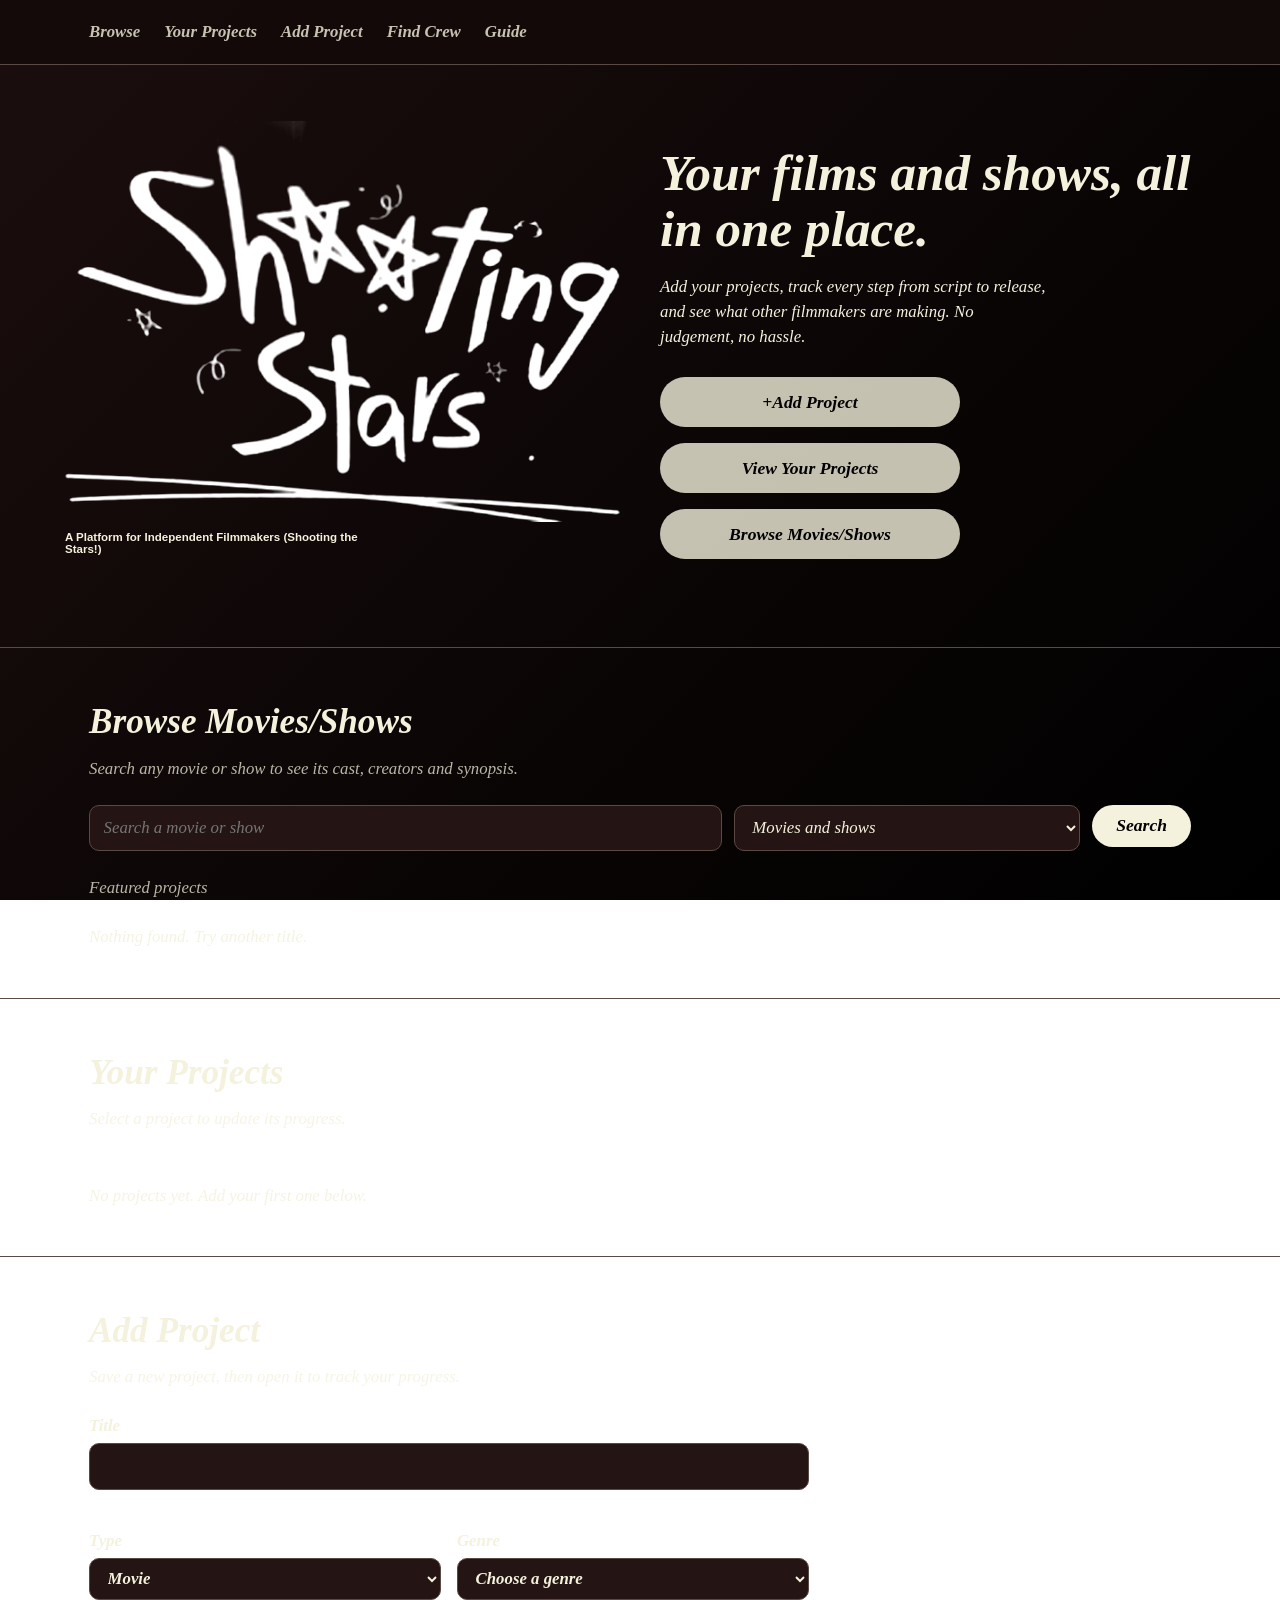
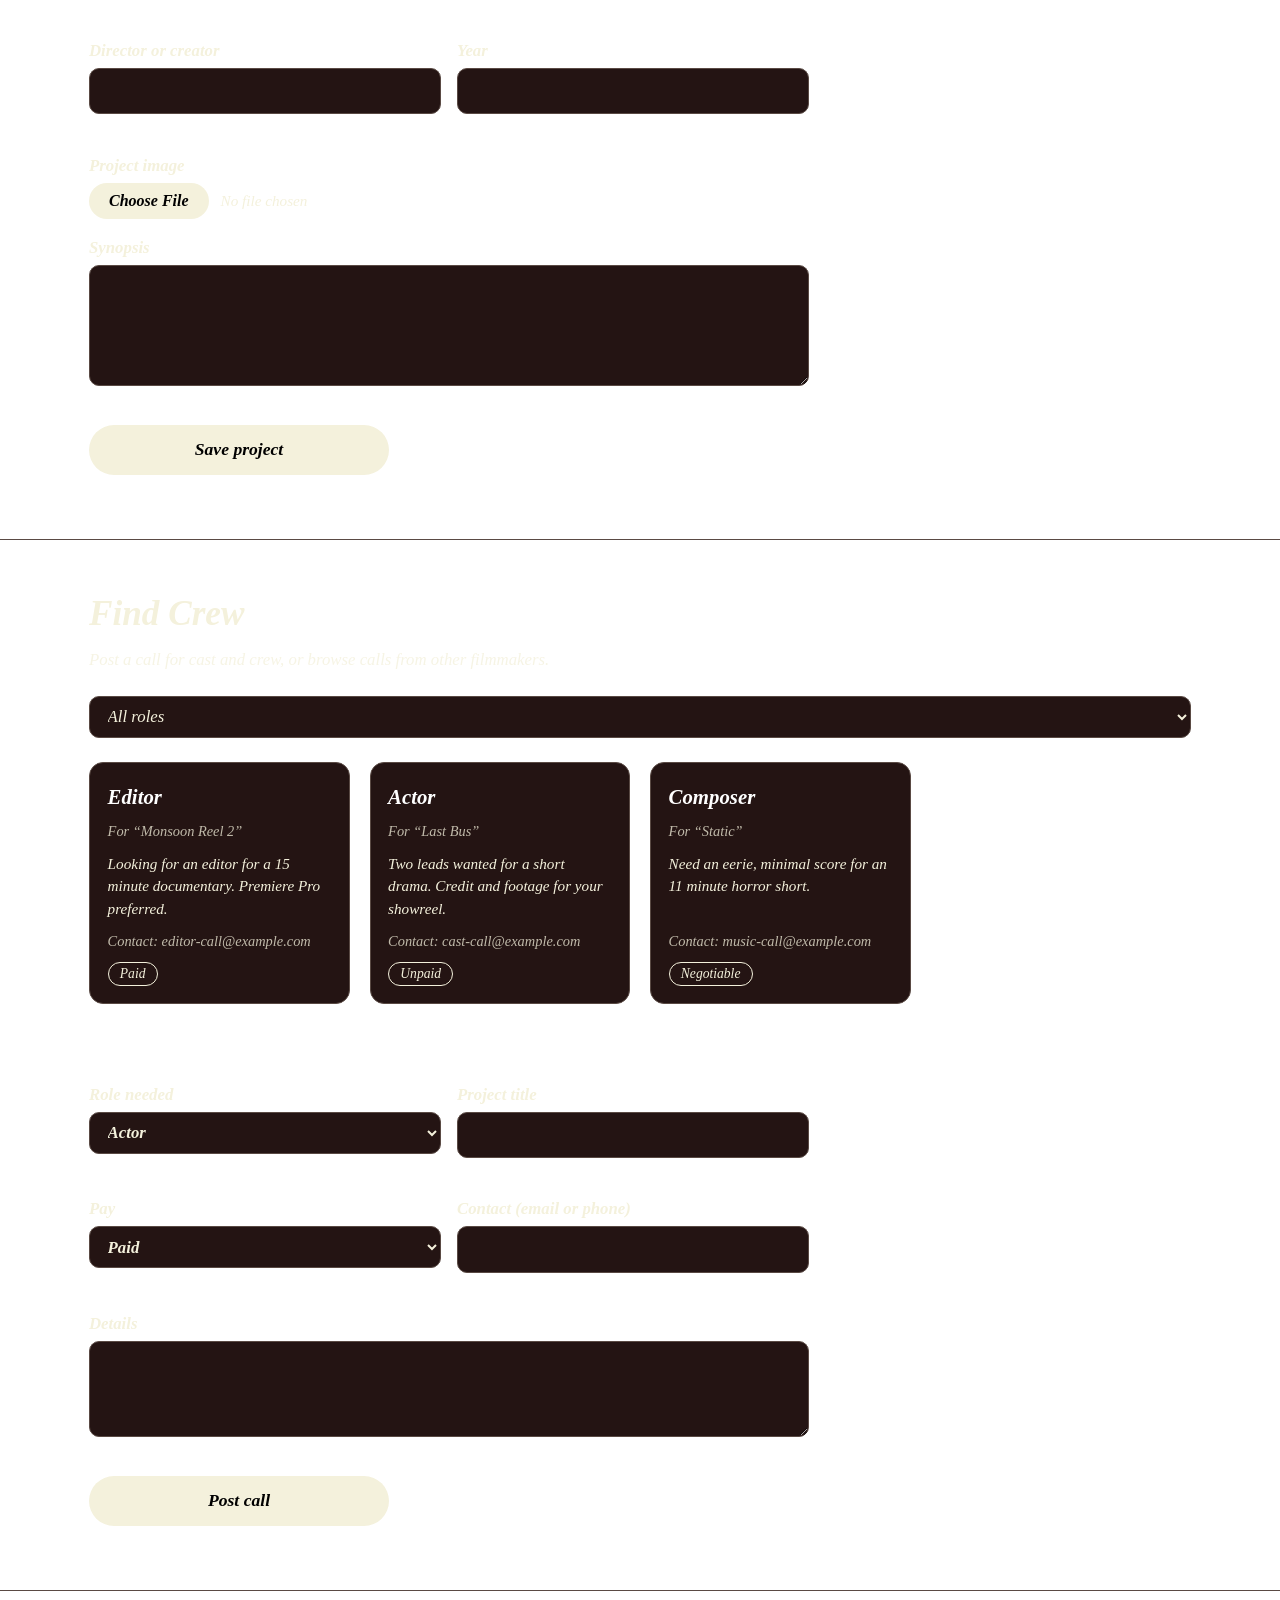
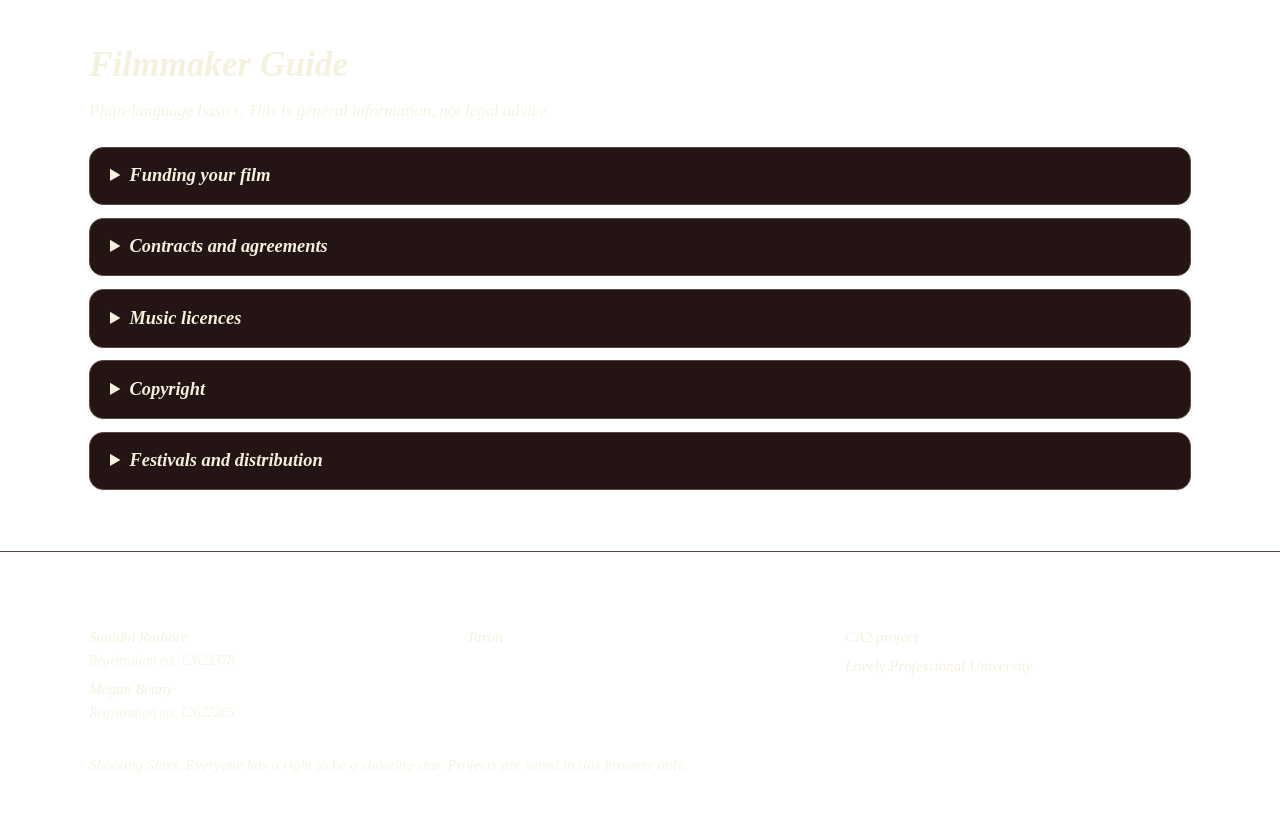
==== commit c481bb41: "Update index.html" ====
--- a/index.html
+++ b/index.html
@@ -566,7 +566,7 @@
 
 <div id="v-main"><main id="top">
 <div class="wrap hero">
-  <div><img src="shooting-stars.png" alt="Shooting Stars"><p class="cap">A Platform for Independent Filmmakers (Shooting the Stars!)</p></div>
+  <div><img src=shooting-stars.png alt="Shooting Stars"><p class="cap">A Platform for Independent Filmmakers (Shooting the Stars!)</p></div>
   <div>
     <h1>Your films and shows, all in one place.</h1>
     <p>Add your projects, track every step from script to release, and see what other filmmakers are making. No judgement, no hassle.</p>
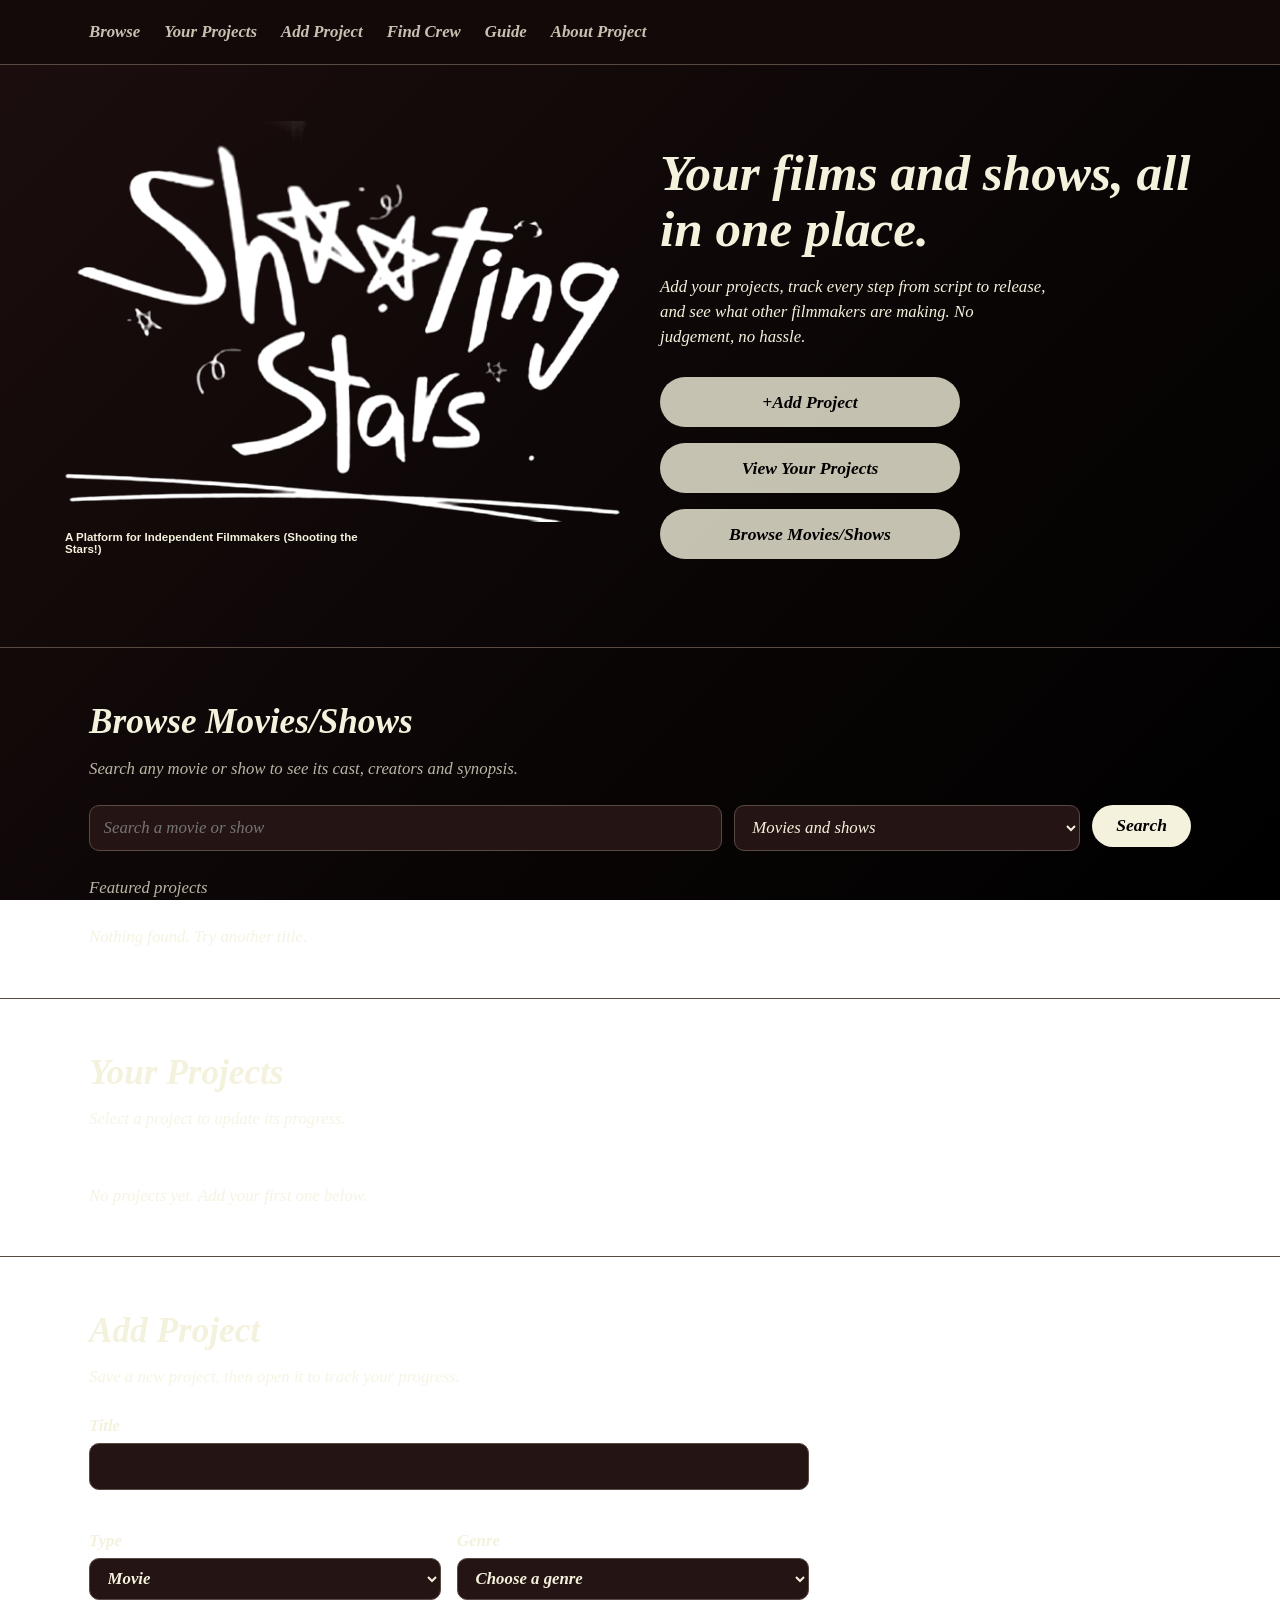
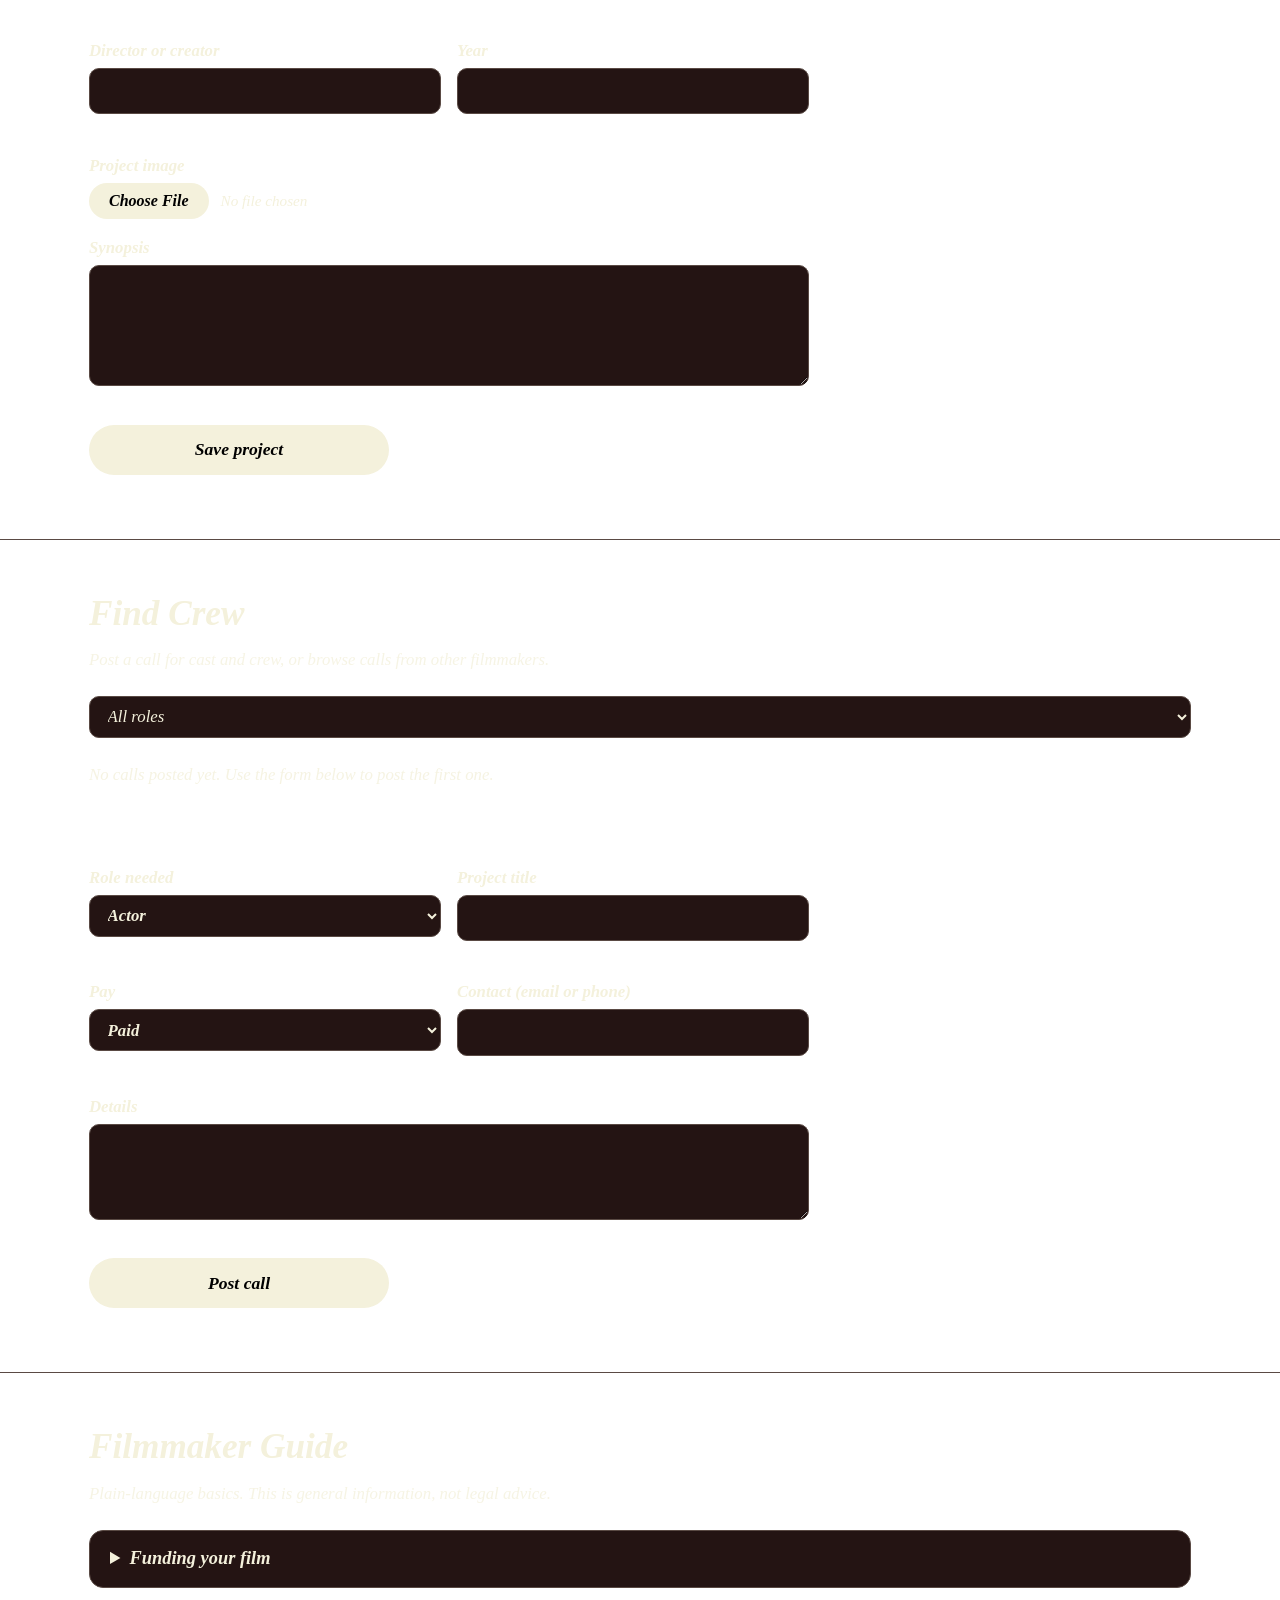
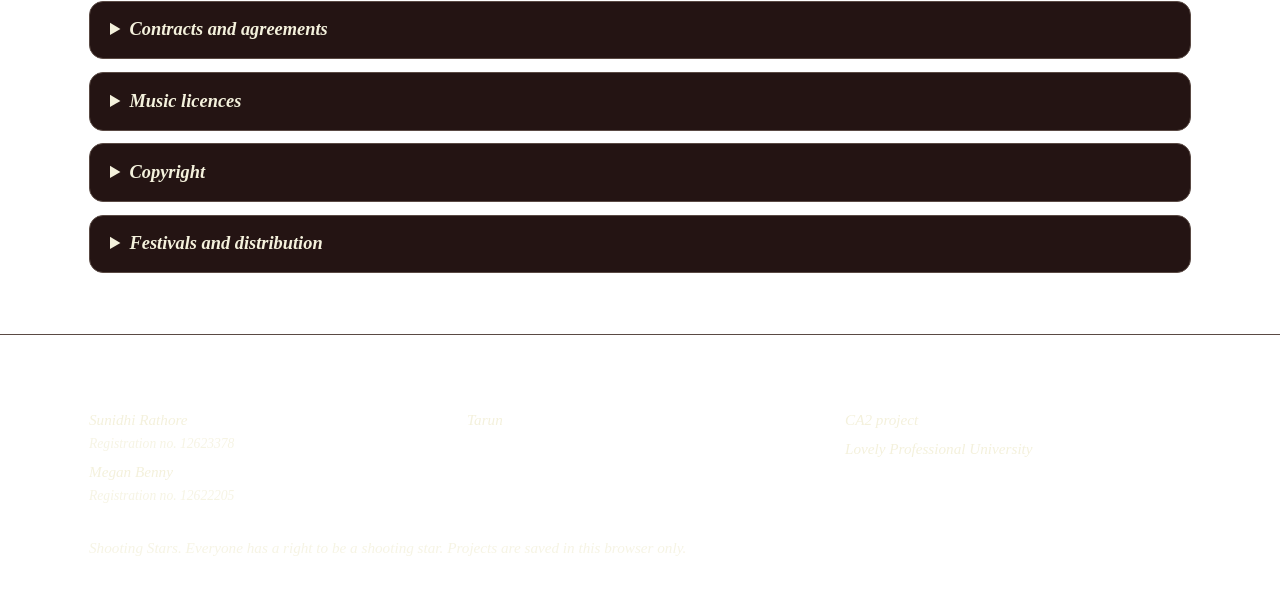
==== commit 8074b3f0: "Update print statement from 'Hello' to 'Goodbye'" ====
--- a/index.html
+++ b/index.html
@@ -538,6 +538,11 @@
 }
 
 @media(max-width:800px) {
+    header nav {
+        overflow-x:auto;
+        white-space:nowrap;
+    }
+
     .credits {
         grid-template-columns:1fr;
         gap:1rem;
@@ -561,7 +566,7 @@
 <!-- Top bar -->
 <header><div class="wrap">
   
-  <nav aria-label="Main"><a href="#browse">Browse</a><a href="#projects">Your Projects</a><a href="#add">Add Project</a><a href="#crew">Find Crew</a><a href="#guide">Guide</a></nav>
+  <nav aria-label="Main"><a href="#browse">Browse</a><a href="#projects">Your Projects</a><a href="#add">Add Project</a><a href="#crew">Find Crew</a><a href="#guide">Guide</a><a href="about.html">About Project</a></nav>
 </div></header>
 
 <div id="v-main"><main id="top">
@@ -933,11 +938,7 @@
 }
 /* Find crewCalls */
 const ROLES = ["Actor", "Director of Photography", "Editor", "Sound Designer", "Composer", "Screenwriter", "Production Designer", "Colourist", "VFX Artist", "Producer", "Other"];
-const CREW_KEY = "ss_crew", SAMPLE_CREW_CALLS = [
-    { role: "Editor", project: "Monsoon Reel 2", pay: "Paid", contact: "editor-call@example.com", details: "Looking for an editor for a 15 minute documentary. Premiere Pro preferred." },
-    { role: "Actor", project: "Last Bus", pay: "Unpaid", contact: "cast-call@example.com", details: "Two leads wanted for a short drama. Credit and footage for your showreel." },
-    { role: "Composer", project: "Static", pay: "Negotiable", contact: "music-call@example.com", details: "Need an eerie, minimal score for an 11 minute horror short." }
-];
+const CREW_KEY = "ss_crew";
 let crewCalls = (() => { try {
     return JSON.parse(localStorage.getItem(CREW_KEY)) || [];
 }
@@ -952,8 +953,8 @@
 getEl("#cform [name=role]").innerHTML = ROLES.map(r => `<option>${r}</option>`).join("");
 // Shows the crew calls, filtered by the selected role
 function renderCrew() {
-    const r = getEl("#crole").value, list = [...crewCalls, ...SAMPLE_CREW_CALLS].filter(c => !r || c.role === r);
-    getEl("#cgrid").innerHTML = list.length ? list.map(c => `<article class="card"><h3>${escapeHtml(c.role)}</h3><p class="meta">For “${escapeHtml(c.project)}”</p><p class="syn">${escapeHtml(c.details)}</p><p class="meta">Contact: ${escapeHtml(c.contact)}</p><div class="row"><span class="tag">${escapeHtml(c.pay)}</span>${c.id ? `<button class="rm" data-cd="${c.id}">Remove</button>` : ""}</div></article>`).join("") : '<p class="empty">No calls for this role yet.</p>';
+    const r = getEl("#crole").value, list = crewCalls.filter(c => !r || c.role === r);
+    getEl("#cgrid").innerHTML = list.length ? list.map(c => `<article class="card"><h3>${escapeHtml(c.role)}</h3><p class="meta">For “${escapeHtml(c.project)}”</p><p class="syn">${escapeHtml(c.details)}</p><p class="meta">Contact: ${escapeHtml(c.contact)}</p><div class="row"><span class="tag">${escapeHtml(c.pay)}</span>${c.id ? `<button class="rm" data-cd="${c.id}">Remove</button>` : ""}</div></article>`).join("") : '<p class="empty">No calls posted yet. Use the form below to post the first one.</p>';
 }
 getEl("#crole").onchange = renderCrew;
 getEl("#cgrid").onclick = e => { const b = e.target.closest("[data-cd]"); if (b) {
@@ -1013,4 +1014,3 @@
 </body>
 </html>
 
-
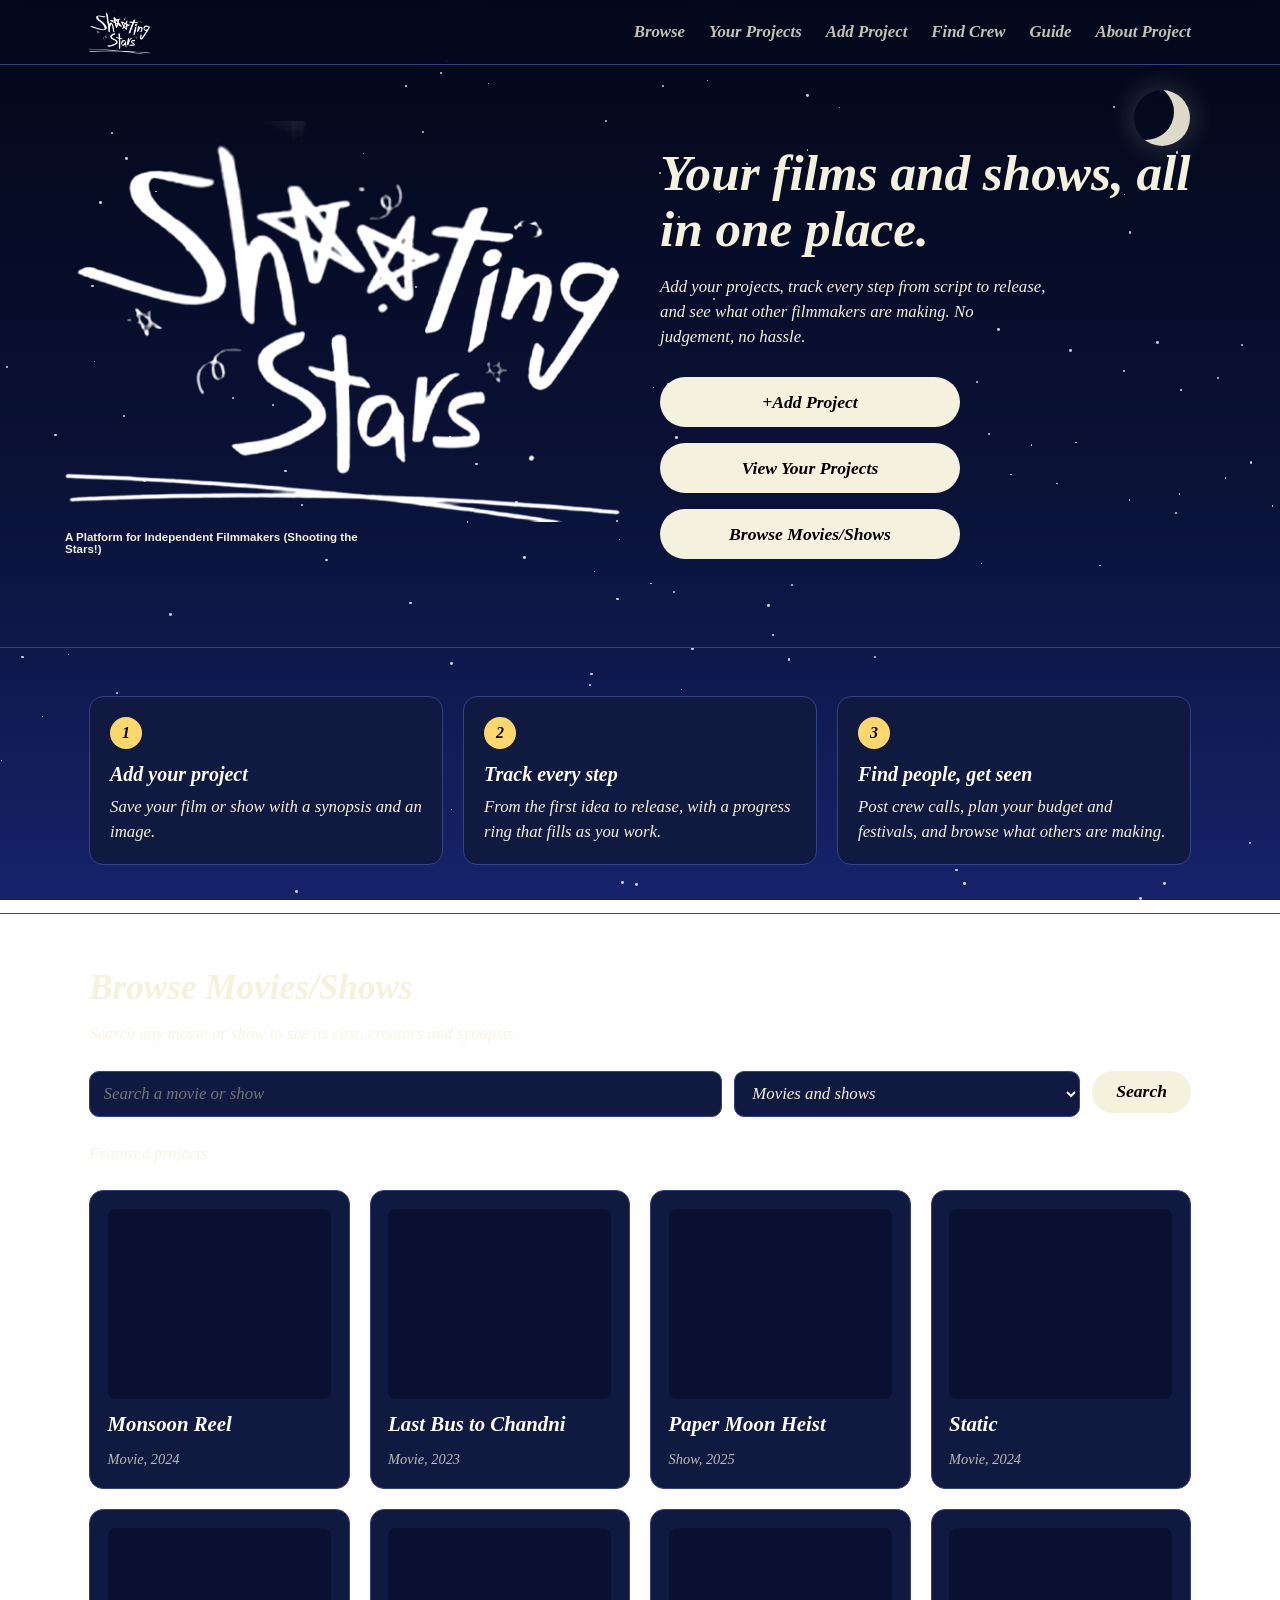
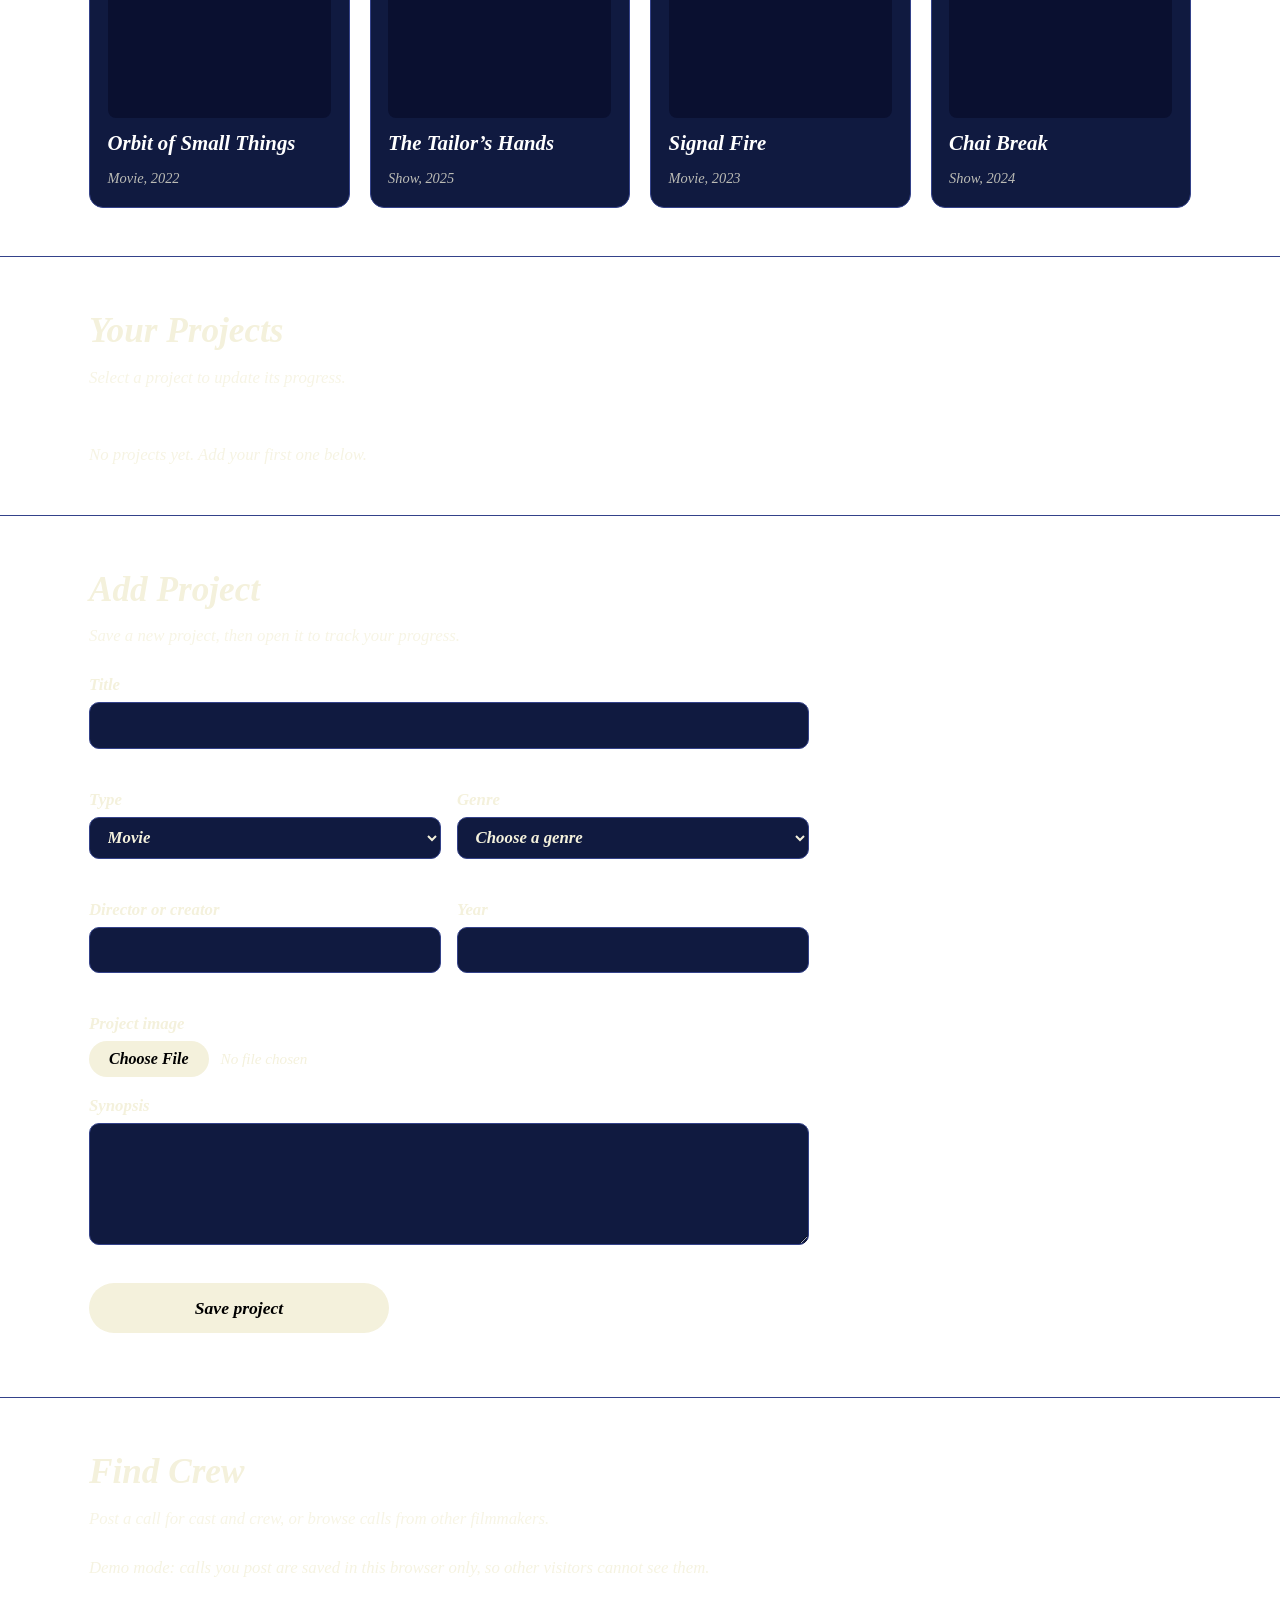
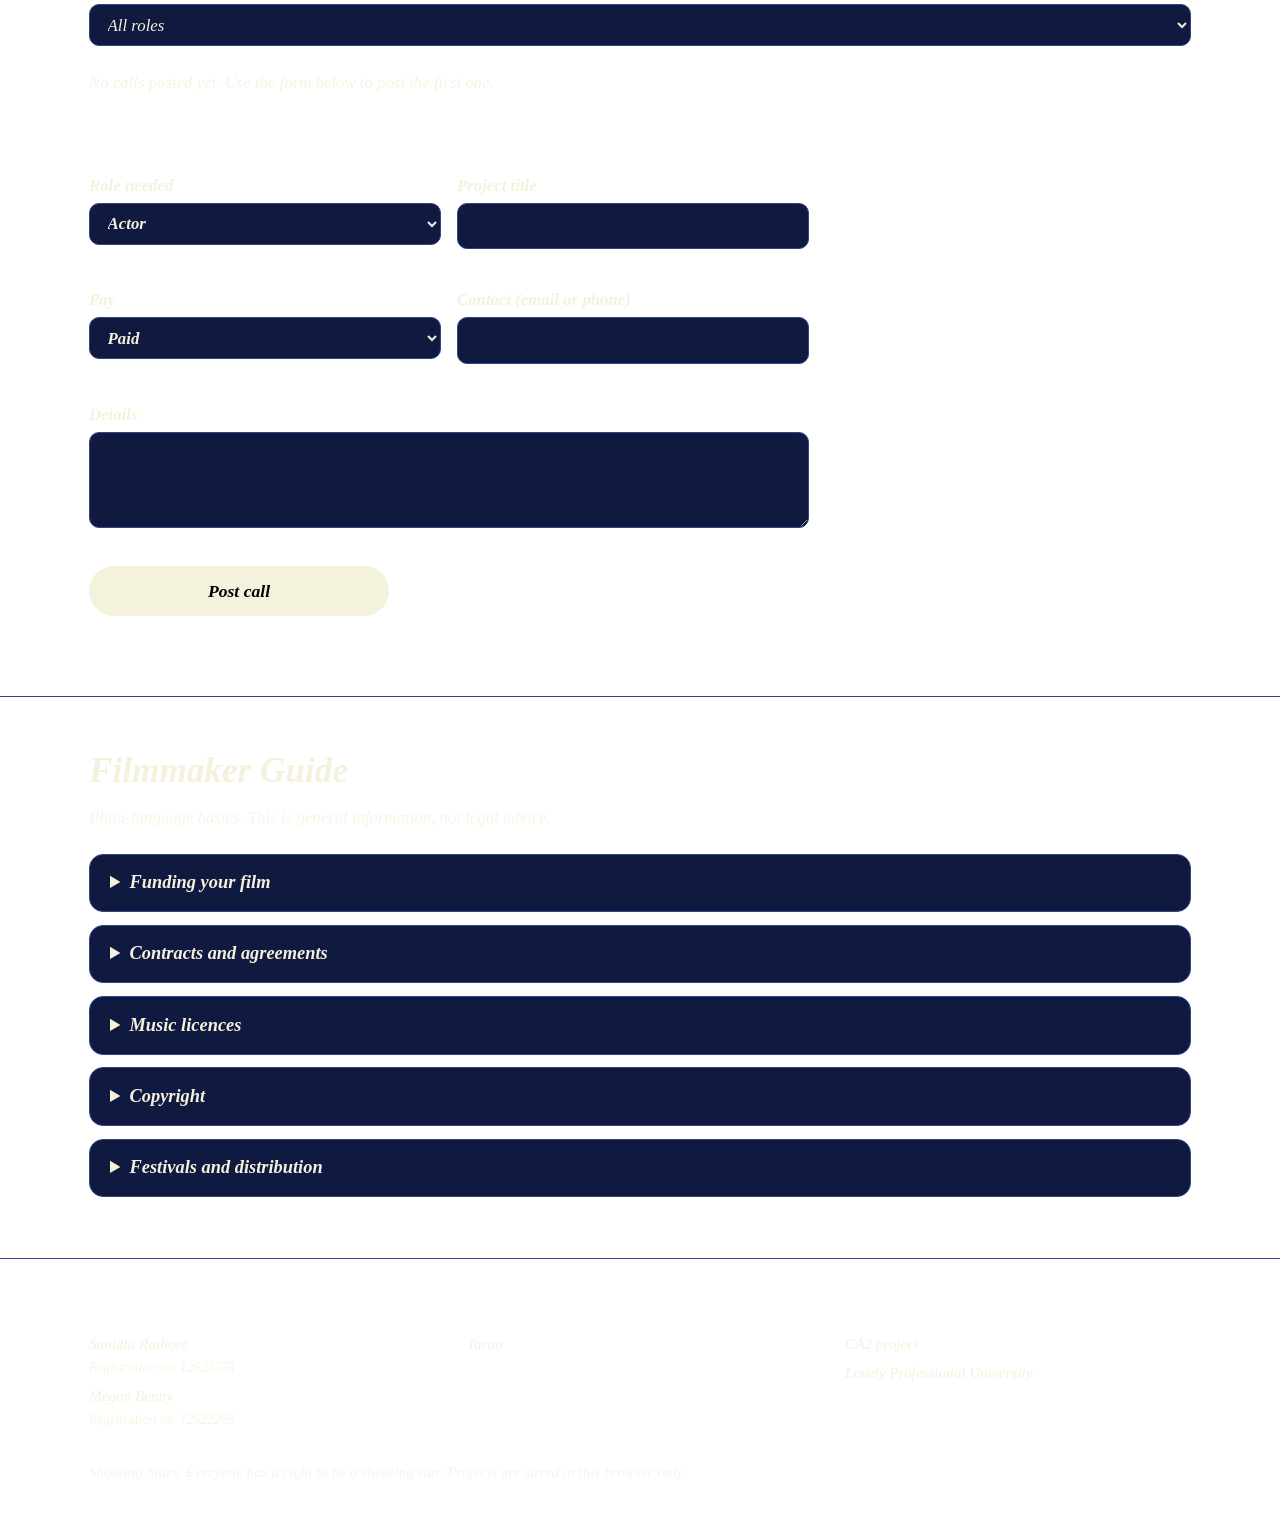
==== commit e8313b38: "Add files via upload" ====
--- a/index.html
+++ b/index.html
@@ -1,1016 +1,538 @@
-<!DOCTYPE html>
-<html lang="en">
-<head>
-<meta charset="utf-8">
-<meta name="viewport" content="width=device-width, initial-scale=1">
-<title>Shooting Stars | A platform for independent filmmakers</title>
-<style>
-/* Colours used all over the site */
-:root {
-    --cream:#f4f1dc;
-    --line:#5a4a44;
-    --card:#241413;
-}
-
-* {
-    box-sizing:border-box;
-    margin:0;
-}
-
-html {
-    scroll-behavior:smooth;
-}
-
-body {
-    min-height:100vh;
-    color:var(--cream);
-    background:linear-gradient(135deg,#1c0e0e 0%,#0a0505 60%,#000 100%) fixed;
-    font:italic 1.05rem/1.5 "Times New Roman",Times,serif;
-}
-
-:focus-visible {
-    outline:3px solid var(--cream);
-    outline-offset:3px;
-}
-
-.wrap {
-    max-width:1150px;
-    margin:0 auto;
-    padding:0 1.5rem;
-}
-
-a {
-    color:inherit;
-}
-
-[hidden] {
-    display:none!important;
-}
-
-/* ---------- Top bar ---------- */
-header {
-    position:sticky;
-    top:0;
-    z-index:5;
-    background:rgba(20,10,10,.92);
-    border-bottom:1px solid var(--line);
-}
-
-header .wrap {
-    display:flex;
-    align-items:center;
-    justify-content:space-between;
-    height:64px;
-}
-
-header img {
-    height:44px;
-    display:block;
-}
-
-nav {
-    display:flex;
-    gap:1.5rem;
-    font-weight:700;
-}
-
-nav a {
-    text-decoration:none;
-    opacity:.8;
-}
-
-nav a:hover {
-    opacity:1;
-    text-decoration:underline;
-}
-
-/* ---------- Hero (logo and intro) ---------- */
-.hero {
-    display:grid;
-    grid-template-columns:1fr 1fr;
-    gap:2.5rem;
-    align-items:center;
-    padding:3.5rem 0 4rem;
-}
-
-.hero img {
-    width:100%;
-    max-width:560px;
-    display:block;
-}
-
-.cap {
-    font:700 .72rem Arial,sans-serif;
-    margin-top:.6rem;
-}
-
-.hero h1 {
-    font-size:clamp(2rem,4.5vw,3.2rem);
-    line-height:1.1;
-    margin-bottom:1rem;
-}
-
-.hero p {
-    max-width:46ch;
-    margin-bottom:1.75rem;
-}
-
-.menu {
-    display:flex;
-    flex-direction:column;
-    gap:1rem;
-    align-items:flex-start;
-}
-
-.pill {
-    width:300px;
-    max-width:100%;
-    height:50px;
-    border:0;
-    border-radius:999px;
-    background:var(--cream);
-    color:#000;
-    font:italic 700 1.1rem "Times New Roman",Times,serif;
-    cursor:pointer;
-    display:flex;
-    align-items:center;
-    justify-content:center;
-    text-decoration:none;
-}
-
-.pill:hover {
-    background:#fff;
-}
-
-.pill.sm {
-    width:auto;
-    height:42px;
-    padding:0 1.5rem;
-}
-
-/* ---------- Page sections, cards and forms ---------- */
-section {
-    padding:3rem 0;
-    border-top:1px solid var(--line);
-}
-
-h2 {
-    font-size:2.2rem;
-    margin-bottom:.4rem;
-}
-
-h3 {
-    color:#fff;
-}
-
-.sub {
-    opacity:.75;
-    margin-bottom:1.5rem;
-}
-
-.tools {
-    display:flex;
-    flex-wrap:wrap;
-    gap:.75rem;
-    margin-bottom:1.5rem;
-}
-
-input,select,textarea {
-    background:var(--card);
-    color:var(--cream);
-    border:1.5px solid var(--line);
-    border-radius:10px;
-    padding:.6rem .85rem;
-    font:inherit;
-    width:100%;
-}
-
-input[type=checkbox] {
-    width:auto;
-    accent-color:var(--cream);
-}
-
-input[type=range] {
-    padding:0;
-    accent-color:var(--cream);
-}
-
-/* Make the upload button look like the pill buttons */
-input[type=file] {
-    background:none;
-    border:0;
-    padding:0;
-    width:auto;
-    font:italic .95rem "Times New Roman",Times,serif;
-    color:var(--cream);
-}
-
-input[type=file]::file-selector-button {
-    height:36px;
-    padding:0 1.25rem;
-    margin-right:.75rem;
-    border:0;
-    border-radius:999px;
-    background:var(--cream);
-    color:#000;
-    font:italic 700 1rem "Times New Roman",Times,serif;
-    cursor:pointer;
-}
-
-input[type=file]::file-selector-button:hover {
-    background:#fff;
-}
-
-.tools input {
-    flex:2 1 220px;
-    width:auto;
-}
-
-.tools select {
-    flex:1 1 140px;
-    width:auto;
-}
-
-.grid {
-    display:grid;
-    grid-template-columns:repeat(auto-fill,minmax(260px,1fr));
-    gap:1.25rem;
-}
-
-.card {
-    background:var(--card);
-    border:1px solid var(--line);
-    border-radius:14px;
-    padding:1.1rem;
-    display:flex;
-    flex-direction:column;
-    gap:.6rem;
-    text-align:left;
-    color:inherit;
-    font:inherit;
-}
-
-button.card {
-    cursor:pointer;
-}
-
-.card:hover {
-    border-color:var(--cream);
-}
-
-.card h3 {
-    font-size:1.3rem;
-}
-
-.thumb {
-    width:100%;
-    height:190px;
-    object-fit:cover;
-    border-radius:8px;
-    background:#120a0a;
-    display:block;
-}
-
-.meta {
-    font-size:.9rem;
-    opacity:.75;
-}
-
-.syn {
-    flex:1;
-    font-size:.95rem;
-}
-
-.row {
-    display:flex;
-    justify-content:space-between;
-    align-items:center;
-    gap:.5rem;
-}
-
-.tag {
-    border:1px solid var(--cream);
-    border-radius:999px;
-    padding:.05rem .7rem;
-    font-size:.85rem;
-}
-
-.rm {
-    background:none;
-    border:0;
-    color:var(--cream);
-    text-decoration:underline;
-    font:inherit;
-    cursor:pointer;
-    font-size:.9rem;
-}
-
-.empty {
-    grid-column:1/-1;
-    opacity:.8;
-}
-
-/* Project cards on the Your Projects section */
-.plink {
-    display:flex;
-    gap:.8rem;
-    align-items:center;
-    text-decoration:none;
-}
-
-.plink>div {
-    flex:1;
-}
-
-.sum {
-    display:flex;
-    gap:2rem;
-    flex-wrap:wrap;
-    margin-bottom:1.75rem;
-}
-
-.sum div {
-    display:flex;
-    align-items:center;
-    gap:1rem;
-}
-
-form {
-    display:grid;
-    grid-template-columns:1fr 1fr;
-    gap:1rem;
-    max-width:720px;
-}
-
-.full {
-    grid-column:1/-1;
-}
-
-label {
-    display:flex;
-    flex-direction:column;
-    gap:.3rem;
-    font-weight:700;
-}
-
-.err {
-    font-weight:400;
-    font-size:.9rem;
-    min-height:1.2em;
-    color:#ff9a8b;
-}
-
-#msg,#dmsg {
-    grid-column:1/-1;
-}
-
-/* ---------- Project page ---------- */
-.back {
-    display:inline-block;
-    margin:1.5rem 0 1rem;
-}
-
-.dhead {
-    display:flex;
-    gap:1.5rem;
-    align-items:center;
-    flex-wrap:wrap;
-    margin-bottom:1.5rem;
-}
-
-.dhead .thumb {
-    width:200px;
-    height:200px;
-}
-
-.dhead>div:nth-child(2) {
-    flex:1;
-    min-width:200px;
-}
-
-.phase {
-    border:1px solid var(--line);
-    border-radius:14px;
-    padding:1rem 1.25rem;
-    margin-bottom:1rem;
-    background:var(--card);
-}
-
-.phase h3 {
-    display:flex;
-    justify-content:space-between;
-    margin-bottom:.5rem;
-}
-
-.step {
-    display:flex;
-    align-items:center;
-    gap:.75rem;
-    padding:.35rem 0;
-    font-weight:400;
-}
-
-.step input[type=range] {
-    flex:1;
-    min-width:120px;
-}
-
-.step .lbl {
-    flex:1 1 220px;
-}
-
-.step output {
-    width:3.2rem;
-    text-align:right;
-}
-
-/* ---------- Movie / show details pop-up ---------- */
-dialog {
-    margin:auto;
-    max-width:640px;
-    width:92%;
-    max-height:88vh;
-    overflow:auto;
-    background:#1a0f0e;
-    color:var(--cream);
-    border:1px solid var(--cream);
-    border-radius:16px;
-    padding:1.5rem;
-}
-
-dialog::backdrop {
-    background:rgba(0,0,0,.75);
-}
-
-.dl {
-    display:flex;
-    gap:1.25rem;
-    flex-wrap:wrap;
-    margin:1rem 0;
-}
-
-.dl img {
-    width:180px;
-    border-radius:8px;
-}
-
-/* ---------- Guide, budget bar ---------- */
-details {
-    border:1px solid var(--line);
-    border-radius:14px;
-    padding:.9rem 1.25rem;
-    margin-bottom:.8rem;
-    background:var(--card);
-}
-
-summary {
-    cursor:pointer;
-    font-weight:700;
-    font-size:1.15rem;
-}
-
-details p,details li {
-    margin-top:.5rem;
-}
-
-details ul {
-    padding-left:1.2rem;
-}
-
-.bar {
-    height:10px;
-    border-radius:99px;
-    background:#3a2a27;
-    overflow:hidden;
-    margin:.4rem 0;
-}
-
-.bar i {
-    display:block;
-    height:100%;
-    background:var(--cream);
-}
-
-.phase .step input:not([type=checkbox]):not([type=range]) {
-    flex:1 1 140px;
-    width:auto;
-}
-
-.phase .pill.sm {
-    height:38px;
-}
-
-.phase select {
-    width:auto;
-}
-
-/* ---------- Footer and small screens ---------- */
-footer {
-    border-top:1px solid var(--line);
-    padding:2.5rem 0;
-    font-size:.95rem;
-}
-
-/* Credits columns in the footer */
-.credits {
-    display:grid;
-    grid-template-columns:repeat(3,1fr);
-    gap:2rem;
-    margin-bottom:1.5rem;
-}
-
-.credits h3 {
-    font-size:1.1rem;
-    margin-bottom:.5rem;
-}
-
-.credits p {
-    margin-bottom:.4rem;
-}
-
-.credits .reg {
-    font-size:.85rem;
-    opacity:.75;
-}
-
-.footnote {
-    opacity:.75;
-}
-
-@media(max-width:800px) {
-    header nav {
-        overflow-x:auto;
-        white-space:nowrap;
-    }
-
-    .credits {
-        grid-template-columns:1fr;
-        gap:1rem;
-    }
-
-    .hero {
-        grid-template-columns:1fr;
-        padding-top:2rem;
-    }
-    form {
-        grid-template-columns:1fr;
-    }
-    nav {
-        gap:1rem;
-        font-size:.95rem;
-    }
-}
-</style>
-</head>
-<body>
-<!-- Top bar -->
-<header><div class="wrap">
-  
-  <nav aria-label="Main"><a href="#browse">Browse</a><a href="#projects">Your Projects</a><a href="#add">Add Project</a><a href="#crew">Find Crew</a><a href="#guide">Guide</a><a href="about.html">About Project</a></nav>
-</div></header>
-
-<div id="v-main"><main id="top">
-<div class="wrap hero">
-  <div><img src=shooting-stars.png alt="Shooting Stars"><p class="cap">A Platform for Independent Filmmakers (Shooting the Stars!)</p></div>
-  <div>
-    <h1>Your films and shows, all in one place.</h1>
-    <p>Add your projects, track every step from script to release, and see what other filmmakers are making. No judgement, no hassle.</p>
-    <nav class="menu" aria-label="Quick links">
-      <a class="pill" href="#add">+Add Project</a><a class="pill" href="#projects">View Your Projects</a><a class="pill" href="#browse">Browse Movies/Shows</a>
-    </nav>
-  </div>
-</div>
-
-<!-- Browse and search -->
-<section id="browse"><div class="wrap">
-  <h2>Browse Movies/Shows</h2>
-  <p class="sub">Search any movie or show to see its cast, creators and synopsis.</p>
-  <form class="tools" id="sform" style="display:flex;max-width:none">
-    <input id="q" type="search" placeholder="Search a movie or show" aria-label="Search">
-    <select id="type" aria-label="Type"><option value="">Movies and shows</option><option value="movie">Movies</option><option value="show">Shows</option></select>
-    <button class="pill sm" type="submit">Search</button>
-  </form>
-  <p class="sub" id="bnote"></p>
-  <div class="grid" id="grid" aria-live="polite"></div>
-</div></section>
-
-<!-- Your projects and progress -->
-<section id="projects"><div class="wrap">
-  <h2>Your Projects</h2>
-  <p class="sub">Select a project to update its progress.</p>
-  <div class="sum" id="sum"></div>
-  <div class="grid" id="mineGrid"></div>
-</div></section>
-
-<!-- Add a new project -->
-<section id="add"><div class="wrap">
-  <h2>Add Project</h2>
-  <p class="sub">Save a new project, then open it to track your progress.</p>
-  <form id="form" novalidate>
-    <label class="full">Title<input name="title" maxlength="80"><span class="err" data-for="title"></span></label>
-    <label>Type<select name="type"><option>Movie</option><option>Show</option></select></label>
-    <label>Genre<select name="genre"></select><span class="err" data-for="genre"></span></label>
-    <label>Director or creator<input name="director" maxlength="60"><span class="err" data-for="director"></span></label>
-    <label>Year<input name="year" type="number" min="1990" max="2035"><span class="err" data-for="year"></span></label>
-    <label class="full">Project image<input id="img" type="file" accept="image/*"></label>
-    <label class="full">Synopsis<textarea name="synopsis" rows="4" maxlength="400"></textarea><span class="err" data-for="synopsis"></span></label>
-    <div class="full"><button class="pill" type="submit">Save project</button></div>
-    <p id="msg" role="status"></p>
-  </form>
-</div></section>
-<!-- Find crew -->
-<section id="crew"><div class="wrap">
-  <h2>Find Crew</h2>
-  <p class="sub">Post a call for cast and crew, or browse calls from other filmmakers.</p>
-  <div class="tools"><select id="crole" aria-label="Filter by role"></select></div>
-  <div class="grid" id="cgrid"></div>
-  <h3 style="margin:2rem 0 1rem">Post a call</h3>
-  <form id="cform" novalidate>
-    <label>Role needed<select name="role"></select></label>
-    <label>Project title<input name="project" maxlength="80"><span class="err" data-for="project"></span></label>
-    <label>Pay<select name="pay"><option>Paid</option><option>Unpaid</option><option>Negotiable</option></select></label>
-    <label>Contact (email or phone)<input name="contact" maxlength="80"><span class="err" data-for="contact"></span></label>
-    <label class="full">Details<textarea name="details" rows="3" maxlength="300"></textarea><span class="err" data-for="details"></span></label>
-    <div class="full"><button class="pill" type="submit">Post call</button></div>
-    <p id="cmsg" class="full" role="status"></p>
-  </form>
-</div></section>
-
-<!-- Filmmaker guide -->
-<section id="guide"><div class="wrap">
-  <h2>Filmmaker Guide</h2>
-  <p class="sub">Plain-language basics. This is general information, not legal advice.</p>
-  <details><summary>Funding your film</summary><ul><li>Crowdfunding: pitch your film to an audience and offer rewards.</li><li>Grants and film funds from arts councils, film bodies and festivals.</li><li>Local sponsors or businesses who want to support a project.</li><li>Co-producers and investors, who usually expect a share of any profit.</li></ul><p>Track your spending in the Budget section of each project page.</p></details>
-  <details><summary>Contracts and agreements</summary><ul><li>Put every agreement in writing: crew, cast, writers, composers and editors.</li><li>Get a signed release from every person who appears on camera.</li><li>Get written permission for every location you film in.</li><li>State clearly who owns the work, who gets credit, and how and when people are paid.</li></ul></details>
-  <details><summary>Music licences</summary><ul><li>Using a commercial song needs permission for the recording and for the composition.</li><li>Safer options: music you commission, royalty-free libraries, or Creative Commons tracks whose terms you follow.</li><li>Keep a copy of every licence in case a festival or platform asks for proof.</li></ul></details>
-  <details><summary>Copyright</summary><ul><li>You usually hold the copyright in your own work, but work made by others needs a written agreement.</li><li>Do not use footage, images, fonts or music without checking their licence.</li><li>Credit everyone who contributed.</li></ul></details>
-  <details><summary>Festivals and distribution</summary><ul><li>Check each festival’s deadline, fee and rules, such as premiere requirements.</li><li>Track them in the Festivals section of each project page.</li><li>After festivals, consider streaming platforms, online video sites or your own screenings.</li></ul></details>
-</div></section>
-</main></div>
-
-<!-- Project page (filled in by script) -->
-<div id="v-detail" hidden></div>
-<!-- Movie / show details pop-up -->
-<dialog id="dlg" aria-label="Details"></dialog>
-<!-- Footer with project credits -->
-<footer>
-<div class="wrap">
-    <div class="credits">
-        <div>
-            <h3>Made by</h3>
-            <p>Sunidhi Rathore<br><span class="reg">Registration no. 12623378</span></p>
-            <p>Megan Benny<br><span class="reg">Registration no. 12622205</span></p>
-        </div>
-        <div>
-            <h3>Submitted to</h3>
-            <p>Tarun</p>
-        </div>
-        <div>
-            <h3>Project</h3>
-            <p>CA2 project</p>
-            <p>Lovely Professional University</p>
-        </div>
-    </div>
-    <p class="footnote">Shooting Stars. Everyone has a right to be a shooting star. Projects are saved in this browser only.</p>
-</div>
-</footer>
-
-<script>
-/*
-  Shooting Stars: a platform for independent filmmakers (CA1 project)
-  Everything is saved in the browser with localStorage. data.json holds the sample films.
-*/
-const OMDB_KEY = ""; // optional: free key from omdbapi.com/apikey.aspx enables movie search
-const GENRES = ["Action", "Adventure", "Animation", "Biography", "Comedy", "Crime", "Documentary", "Drama", "Experimental", "Family", "Fantasy", "Historical", "Horror", "Musical", "Mystery", "Romance", "Sci-Fi", "Sport", "Thriller", "War", "Western", "Other"];
-// Every step of making a film. A step is either a checkbox ("c") or a 0-100% slider ("p")
-const PHASES = [["Development", [["idea", "Idea and concept locked", "c"], ["script", "Script written", "p"], ["final", "Script revised and final", "c"], ["budget", "Budget planned", "c"], ["fund", "Funding secured", "c"]]],
-    ["Pre-production", [["crewCalls", "Director and crewCalls hired", "c"], ["cast", "Cast decided", "c"], ["loc", "Locations scouted", "c"], ["sched", "Shooting schedule made", "c"], ["gear", "Equipment and permits arranged", "c"]]],
-    ["Production", [["shoot", "Filming completed", "p"]]],
-    ["Post-production", [["edit", "Editing", "p"], ["sound", "Sound design and music", "p"], ["color", "Colour grading", "p"], ["cut", "Final cut locked", "c"]]],
-    ["Release", [["promo", "Poster and trailer made", "c"], ["submit", "Submitted to festival or platform", "c"], ["out", "Released", "c"]]]];
-const ALL_STEP_IDS = PHASES.flatMap(p => p[1].map(s => s[0]));
-const PROJECTS_KEY = "ss_projects", getEl = s => document.querySelector(s);
-const escapeHtml = s => String(s ?? "").replace(/[&<>"']/g, c => ({ "&": "&amp;", "<": "&lt;", ">": "&gt;", '"': "&quot;", "'": "&#39;" }[c]));
-const loadProjects = () => { try {
-    return JSON.parse(localStorage.getItem(PROJECTS_KEY)) || [];
-}
-catch (e) {
-    return [];
-} };
-const saveProjects = () => { try {
-    localStorage.setItem(PROJECTS_KEY, JSON.stringify(myProjects));
-    return true;
-}
-catch (e) {
-    return false;
-} };
-let sampleFilms = [], myProjects = loadProjects(), shownResults = [], pendingImage = "";
-const stepValue = (p, id) => p.steps[id] || 0;
-// Progress maths: each step counts 0-100, a phase or project is the average of its steps
-const average = a => a.length ? Math.round(a.reduce((x, y) => x + y, 0) / a.length) : 0;
-const projectPercent = p => average(ALL_STEP_IDS.map(i => stepValue(p, i)));
-const phasePercent = (p, ph) => average(ph[1].map(s => stepValue(p, s[0])));
-// Draws the circular progress meter as an SVG (the ring is a circle whose dash length matches the percentage)
-const progressRing = (p, s = 84) => { const r = s / 2 - 7, c = 2 * Math.PI * r, m = s / 2; return `<svg width="${s}" height="${s}" viewBox="0 0 ${s} ${s}" role="img" aria-label="${p}% complete" style="flex:none"><circle cx="${m}" cy="${m}" r="${r}" fill="none" stroke="#3a2a27" stroke-width="7"/><circle cx="${m}" cy="${m}" r="${r}" fill="none" stroke="#f4f1dc" stroke-width="7" stroke-linecap="round" stroke-dasharray="${c}" stroke-dashoffset="${c * (1 - p / 100)}" transform="rotate(-90 ${m} ${m})"/><text x="50%" y="50%" text-anchor="middle" dominant-baseline="central" fill="#f4f1dc" font-size="${s / 4.2}" font-weight="700" font-family="Arial,sans-serif">${p}%</text></svg>`; };
-const thumb = (src, cls = "thumb") => src ? `<img class="${cls}" src="${escapeHtml(src)}" alt="" loading="lazy">` : `<div class="${cls}"></div>`;
-// Shrinks an uploaded picture so it fits inside localStorage
-const shrinkImage = f => new Promise(res => { const r = new FileReader(); r.onload = () => { const i = new Image(); i.onload = () => { const k = Math.min(1, 600 / i.width), c = document.createElement("canvas"); c.width = i.width * k; c.height = i.height * k; c.getContext("2d").drawImage(i, 0, 0, c.width, c.height); res(c.toDataURL("image/jpeg", .8)); }; i.src = r.result; }; r.readAsDataURL(f); });
-/* Your projects */
-// Your Projects section: the two summary rings and one card per project
-function renderMine() {
-    const done = myProjects.filter(p => projectPercent(p) === 100).length;
-    getEl("#sum").innerHTML = myProjects.length ? `<div>${progressRing(Math.round(done / myProjects.length * 100), 96)}<span>${done} of ${myProjects.length} projects completed</span></div><div>${progressRing(average(myProjects.map(projectPercent)), 96)}<span>Average progress across projects</span></div>` : "";
-    getEl("#mineGrid").innerHTML = myProjects.length ? myProjects.map(p => `<article class="card"><a class="plink" href="#project/${escapeHtml(p.id)}">${thumb(p.image, "thumb")}</a>
-    <a class="plink" href="#project/${escapeHtml(p.id)}"><div><h3>${escapeHtml(p.title)}</h3><p class="meta">${escapeHtml(p.type)} by ${escapeHtml(p.director)}, ${escapeHtml(p.year)}</p></div>${progressRing(projectPercent(p), 64)}</a>
-    <div class="row"><span class="tag">${escapeHtml(p.genre)}</span><button class="rm" data-del="${escapeHtml(p.id)}" aria-label="Remove ${escapeHtml(p.title)}">Remove</button></div></article>`).join("") : '<p class="empty">No projects yet. Add your first one below.</p>';
-}
-getEl("#mineGrid").addEventListener("click", e => {
-    const b = e.target.closest("[data-del]");
-    if (!b || !confirm("Remove this project?"))
-        return;
-    myProjects = myProjects.filter(p => p.id !== b.dataset.del);
-    saveProjects();
-    renderMine();
-});
-/* Project page */
-// The page for a single project: progress steps, budget, festivals, feedback and notes
-function openProjectPage(id) {
-    const p = myProjects.find(x => x.id === id);
-    if (!p) {
-        location.hash = "#projects";
-        return;
-    }
-    getEl("#v-detail").innerHTML = `<div class="wrap"><a class="back" href="#projects">← Back to your projects</a>
-  <div class="dhead">${thumb(p.image)}<div><h2>${escapeHtml(p.title)}</h2><p class="meta">${escapeHtml(p.type)} by ${escapeHtml(p.director)}, ${escapeHtml(p.year)}, ${escapeHtml(p.genre)}</p><p class="syn">${escapeHtml(p.synopsis)}</p>
-  <label style="margin-top:.75rem;max-width:260px">Change image<input id="chimg" type="file" accept="image/*"></label></div><div id="big">${progressRing(projectPercent(p), 140)}</div></div>
-  ${PHASES.map((ph, n) => `<div class="phase"><h3>${ph[0]}<span id="ph${n}">${phasePercent(p, ph)}%</span></h3>${ph[1].map(s => s[2] === "c"
-        ? `<label class="step"><input type="checkbox" data-s="${s[0]}" ${stepValue(p, s[0]) ? "checked" : ""}><span class="lbl">${s[1]}</span></label>`
-        : `<label class="step"><span class="lbl">${s[1]}</span><input type="range" min="0" max="100" step="5" data-s="${s[0]}" value="${stepValue(p, s[0])}"><output id="o-${s[0]}">${stepValue(p, s[0])}%</output></label>`).join("")}</div>`).join("")}
-  <div id="extra">${renderExtraSections(p)}</div><label>Notes<textarea id="notes" rows="3">${escapeHtml(p.notes || "")}</textarea></label>
-  <div class="row" style="margin:1rem 0 3rem"><button class="pill" id="sv">Save progress</button><button class="rm" id="dl">Delete project</button></div><p id="dmsg" role="status"></p></div>`;
-    const v = getEl("#v-detail"), upd = () => { getEl("#big").innerHTML = progressRing(projectPercent(p), 140); PHASES.forEach((ph, n) => getEl("#ph" + n).textContent = phasePercent(p, ph) + "%"); };
-    v.oninput = e => {
-        const t = e.target;
-        if (t.dataset.s) {
-            p.steps[t.dataset.s] = t.type === "checkbox" ? (t.checked ? 100 : 0) : +t.value;
-            const o = getEl("#o-" + t.dataset.s);
-            if (o)
-                o.textContent = t.value + "%";
-            upd();
-            saveProjects();
-        }
-        if (t.id === "notes") {
-            p.notes = t.value;
-            saveProjects();
-        }
-    };
-    wireExtra(p);
-    getEl("#sv").onclick = () => { getEl("#dmsg").textContent = saveProjects() ? "Progress saved." : "Storage is full. Remove a project or use a smaller image."; };
-    getEl("#dl").onclick = () => { if (confirm("Delete this project?")) {
-        myProjects = myProjects.filter(x => x.id !== id);
-        saveProjects();
-        location.hash = "#projects";
-    } };
-    getEl("#chimg").onchange = async (e) => { if (e.target.files[0]) {
-        p.image = await shrinkImage(e.target.files[0]);
-        saveProjects();
-        openProjectPage(id);
-    } };
-}
-/* Add project */
-getEl("[name=genre]").innerHTML = '<option value="">Choose a genre</option>' + GENRES.map(g => `<option>${g}</option>`).join("");
-getEl("#img").onchange = async (e) => { pendingImage = e.target.files[0] ? await shrinkImage(e.target.files[0]) : ""; };
-getEl("#form").addEventListener("submit", e => {
-    e.preventDefault();
-    const d = Object.fromEntries(new FormData(e.target)), errors = {}, y = +d.year;
-    if (!d.title.trim())
-        errors.title = "Enter the project title.";
-    if (!d.director.trim())
-        errors.director = "Enter the director or creator.";
-    if (!d.genre)
-        errors.genre = "Choose a genre.";
-    if (!y || y < 1990 || y > 2035)
-        errors.year = "Enter a year between 1990 and 2035.";
-    if (d.synopsis.trim().length < 20)
-        errors.synopsis = "Write at least 20 characters.";
-    document.querySelectorAll(".err").forEach(s => s.textContent = errors[s.dataset.for] || "");
-    if (Object.keys(errors).length)
-        return;
-    myProjects.unshift({ id: "p" + Date.now(), title: d.title.trim(), type: d.type, director: d.director.trim(), genre: d.genre, year: y, synopsis: d.synopsis.trim(), image: pendingImage, steps: {}, notes: "" });
-    const ok = saveProjects();
-    e.target.reset();
-    pendingImage = "";
-    renderMine();
-    getEl("#msg").textContent = ok ? "Project saved. Open it under Your Projects to update your progress." : "Storage is full. Try a smaller image.";
-});
-/* Browse and search */
-// TVMaze sends the synopsis with HTML tags in it, so remove them
-const stripHtml = h => new DOMParser().parseFromString(h || "", "text/html").body.textContent.trim();
-// Sample films from data.json plus the user's own projects
-const getLocalFilms = () => [...myProjects, ...sampleFilms].map(f => ({ src: "local", title: f.title, type: f.type || "Movie", year: f.year, image: f.image || "", syn: f.synopsis, creators: [f.director], cast: [] }));
-const card = (f, i) => `<button class="card" data-i="${i}">${thumb(f.image)}<h3>${escapeHtml(f.title)}</h3><p class="meta">${escapeHtml(f.type)}${f.year ? ", " + escapeHtml(f.year) : ""}</p></button>`;
-function showList(list, note) { shownResults = list; getEl("#bnote").textContent = note || ""; getEl("#grid").innerHTML = list.length ? list.map(card).join("") : '<p class="empty">Nothing found. Try another title.</p>'; }
-getEl("#sform").addEventListener("submit", async (e) => {
-    e.preventDefault();
-    const q = getEl("#q").value.trim(), t = getEl("#type").value;
-    if (!q) {
-        showList(getLocalFilms(), "Featured projects");
-        return;
-    }
-    getEl("#bnote").textContent = "Searching…";
-    let out = getLocalFilms().filter(f => f.title.toLowerCase().includes(q.toLowerCase()) && (!t || f.type.toLowerCase() === t)), note = "";
-    try {
-        if (t !== "movie") {
-            const r = await (await fetch("https://api.tvmaze.com/search/shows?q=" + encodeURIComponent(q))).json();
-            out = out.concat(r.map(({ show: s }) => ({ src: "tv", id: s.id, title: s.name, type: "Show", year: (s.premiered || "").slice(0, 4), image: s.image?.medium || "", syn: stripHtml(s.summary) })));
-        }
-        if (t !== "show") {
-            if (OMDB_KEY) {
-                const r = await (await fetch(`https://www.omdbapi.com/?apikey=${OMDB_KEY}&type=movie&s=${encodeURIComponent(q)}`)).json();
-                out = out.concat((r.Search || []).map(m => ({ src: "omdb", id: m.imdbID, title: m.Title, type: "Movie", year: m.Year, image: m.Poster !== "N/A" ? m.Poster : "" })));
-            }
-            else
-                note = "Movie search needs a free OMDb key (see OMDB_KEY at the top of the script). Shows and your projects are searched.";
-        }
-    }
-    catch (err) {
-        note = "Could not reach the search service. Check your connection.";
-    }
-    showList(out, note);
-});
-getEl("#grid").addEventListener("click", async (e) => {
-    const b = e.target.closest("[data-i]");
-    if (!b)
-        return;
-    let f = { ...shownResults[+b.dataset.i] };
-    const d = getEl("#dlg");
-    d.innerHTML = "<p>Loading…</p>";
-    d.showModal();
-    try {
-        if (f.src === "tv") {
-            const s = await (await fetch(`https://api.tvmaze.com/shows/${f.id}?embed[]=cast&embed[]=crew`)).json();
-            f.cast = s._embedded.cast.slice(0, 12).map(c => c.person.name + (c.character ? " as " + c.character.name : ""));
-            f.creators = s._embedded.crew.filter(c => c.type === "Creator").map(c => c.person.name);
-            f.image = s.image?.original || f.image;
-        }
-        if (f.src === "omdb") {
-            const m = await (await fetch(`https://www.omdbapi.com/?apikey=${OMDB_KEY}&i=${f.id}&plot=full`)).json();
-            f.cast = (m.Actors || "").split(", ").filter(x => x && x !== "N/A");
-            f.creators = [m.Director, m.Writer].join(", ").split(", ").filter(x => x && x !== "N/A");
-            f.syn = m.Plot;
-        }
-    }
-    catch (err) { }
-    d.innerHTML = `<h2>${escapeHtml(f.title)}</h2><p class="meta">${escapeHtml(f.type)}${f.year ? ", " + escapeHtml(f.year) : ""}</p>
-  <div class="dl">${f.image ? `<img src="${escapeHtml(f.image)}" alt="Poster for ${escapeHtml(f.title)}">` : ""}<div style="flex:1;min-width:200px"><h3>Creators</h3><p>${escapeHtml((f.creators || []).join(", ") || "Not listed")}</p><h3 style="margin-top:.75rem">Cast</h3><p>${escapeHtml((f.cast || []).join(", ") || "Not listed")}</p></div></div>
-  <h3>Synopsis</h3><p>${escapeHtml(f.syn || "No synopsis available.")}</p><button class="pill sm" style="margin-top:1rem" onclick="this.closest('dialog').close()">Close</button>`;
-});
-/* Budget, festivals and feedback (project page) */
-const makeId = () => Math.random().toString(36).slice(2, 8), formatNumber = n => Number(n).toLocaleString();
-// Turns a deadline date into text like "12 days left"
-function daysLeft(d) { const n = Math.ceil((new Date(d + "T00:00") - new Date().setHours(0, 0, 0, 0)) / 864e5); return n < 0 ? "deadline passed" : n === 0 ? "due today" : n + " days left"; }
-function renderExtraSections(p) {
-    const b = p.budget || { total: 0, items: [] }, spent = b.items.reduce((a, i) => a + i.amt, 0), left = b.total - spent, used = b.total ? Math.min(100, Math.round(spent / b.total * 100)) : 0;
-    const fe = (p.fests || []).slice().sort((a, b) => a.deadline.localeCompare(b.deadline)), fb = p.feedback || [];
-    return `<div class="phase"><h3>Budget<span>${used}% used</span></h3>
-  <div class="step"><span class="lbl">Total budget</span><input type="number" min="0" id="btotal" value="${b.total || ""}"></div>
-  <div class="bar"><i style="width:${used}%"></i></div>
-  <p class="meta">Spent ${formatNumber(spent)}, ${left < 0 ? "over budget by " + formatNumber(-left) : "remaining " + formatNumber(left)}</p>
-  ${b.items.map(i => `<div class="step"><span class="lbl">${escapeHtml(i.label)}</span><span>${formatNumber(i.amt)}</span><button class="rm" data-bdel="${i.id}">Remove</button></div>`).join("")}
-  <div class="step"><input id="blabel" placeholder="Expense, e.g. camera hire" maxlength="60" aria-label="Expense"><input id="bamt" type="number" min="0" placeholder="Amount" aria-label="Amount"><button class="pill sm" id="badd">Add</button></div></div>
-  <div class="phase"><h3>Festivals and submissions</h3>
-  ${fe.map(f => `<div class="step"><span class="lbl">${escapeHtml(f.name)}</span><span class="meta">${escapeHtml(f.deadline)}, ${daysLeft(f.deadline)}${f.fee ? ", fee " + formatNumber(f.fee) : ""}</span><select data-fst="${f.id}" aria-label="Status">${["Planned", "Submitted", "Accepted", "Rejected"].map(x => `<option ${x === f.status ? "selected" : ""}>${x}</option>`).join("")}</select><button class="rm" data-fdel="${f.id}">Remove</button></div>`).join("") || '<p class="meta">No festivals added yet.</p>'}
-  <div class="step"><input id="fname" placeholder="Festival or platform" maxlength="60" aria-label="Festival name"><input id="fdate" type="date" aria-label="Deadline"><input id="ffee" type="number" min="0" placeholder="Fee" aria-label="Fee"><button class="pill sm" id="fadd">Add</button></div></div>
-  <div class="phase"><h3>Feedback</h3><p class="meta">Notes and comments from viewers and collaborators, saved in this browser.</p>
-  ${fb.map(c => `<div class="step"><span class="lbl"><strong>${escapeHtml(c.name)}:</strong> ${escapeHtml(c.text)}</span><button class="rm" data-cdel="${c.id}">Remove</button></div>`).join("")}
-  <div class="step"><input id="cname" placeholder="Name" maxlength="40" aria-label="Name"><input id="ctext" placeholder="Comment" maxlength="300" aria-label="Comment"><button class="pill sm" id="cadd">Add</button></div></div>`;
-}
-// Click and change handlers for the budget, festival and feedback boxes
-function wireExtra(p) {
-    const extraBox = getEl("#extra"), saveAndRefresh = () => { saveProjects(); extraBox.innerHTML = renderExtraSections(p); };
-    extraBox.onclick = e => {
-        const t = e.target, data = t.dataset;
-        if (t.id === "badd") {
-            const l = getEl("#blabel").value.trim(), a = +getEl("#bamt").value;
-            if (l && a > 0) {
-                (p.budget = p.budget || { total: 0, items: [] }).items.push({ id: makeId(), label: l, amt: a });
-                saveAndRefresh();
-            }
-        }
-        if (data.bdel) {
-            p.budget.items = p.budget.items.filter(i => i.id !== data.bdel);
-            saveAndRefresh();
-        }
-        if (t.id === "fadd") {
-            const n = getEl("#fname").value.trim(), dt = getEl("#fdate").value;
-            if (n && dt) {
-                (p.fests = p.fests || []).push({ id: makeId(), name: n, deadline: dt, fee: +getEl("#ffee").value || 0, status: "Planned" });
-                saveAndRefresh();
-            }
-        }
-        if (data.fdel) {
-            p.fests = p.fests.filter(f => f.id !== data.fdel);
-            saveAndRefresh();
-        }
-        if (t.id === "cadd") {
-            const x = getEl("#ctext").value.trim();
-            if (x) {
-                (p.feedback = p.feedback || []).unshift({ id: makeId(), name: getEl("#cname").value.trim() || "Anonymous", text: x });
-                saveAndRefresh();
-            }
-        }
-        if (data.cdel) {
-            p.feedback = p.feedback.filter(c => c.id !== data.cdel);
-            saveAndRefresh();
-        }
-    };
-    extraBox.onchange = e => {
-        const t = e.target;
-        if (t.id === "btotal") {
-            (p.budget = p.budget || { total: 0, items: [] }).total = Math.max(0, +t.value || 0);
-            saveAndRefresh();
-        }
-        if (t.dataset.fst) {
-            p.fests.find(f => f.id === t.dataset.fst).status = t.value;
-            saveProjects();
-        }
-    };
-}
-/* Find crewCalls */
-const ROLES = ["Actor", "Director of Photography", "Editor", "Sound Designer", "Composer", "Screenwriter", "Production Designer", "Colourist", "VFX Artist", "Producer", "Other"];
-const CREW_KEY = "ss_crew";
-let crewCalls = (() => { try {
-    return JSON.parse(localStorage.getItem(CREW_KEY)) || [];
-}
-catch (e) {
-    return [];
-} })();
-const saveCrewCalls = () => { try {
-    localStorage.setItem(CREW_KEY, JSON.stringify(crewCalls));
-}
-catch (e) { } };
-getEl("#crole").innerHTML = '<option value="">All roles</option>' + ROLES.map(r => `<option>${r}</option>`).join("");
-getEl("#cform [name=role]").innerHTML = ROLES.map(r => `<option>${r}</option>`).join("");
-// Shows the crew calls, filtered by the selected role
-function renderCrew() {
-    const r = getEl("#crole").value, list = crewCalls.filter(c => !r || c.role === r);
-    getEl("#cgrid").innerHTML = list.length ? list.map(c => `<article class="card"><h3>${escapeHtml(c.role)}</h3><p class="meta">For “${escapeHtml(c.project)}”</p><p class="syn">${escapeHtml(c.details)}</p><p class="meta">Contact: ${escapeHtml(c.contact)}</p><div class="row"><span class="tag">${escapeHtml(c.pay)}</span>${c.id ? `<button class="rm" data-cd="${c.id}">Remove</button>` : ""}</div></article>`).join("") : '<p class="empty">No calls posted yet. Use the form below to post the first one.</p>';
-}
-getEl("#crole").onchange = renderCrew;
-getEl("#cgrid").onclick = e => { const b = e.target.closest("[data-cd]"); if (b) {
-    crewCalls = crewCalls.filter(c => c.id !== b.dataset.cd);
-    saveCrewCalls();
-    renderCrew();
-} };
-getEl("#cform").addEventListener("submit", e => {
-    e.preventDefault();
-    const d = Object.fromEntries(new FormData(e.target)), errors = {};
-    if (!d.project.trim())
-        errors.project = "Enter the project title.";
-    if (!d.contact.trim())
-        errors.contact = "Add a way to contact you.";
-    if (d.details.trim().length < 15)
-        errors.details = "Write at least 15 characters.";
-    e.target.querySelectorAll(".err").forEach(s => s.textContent = errors[s.dataset.for] || "");
-    if (Object.keys(errors).length)
-        return;
-    crewCalls.unshift({ id: "c" + Date.now(), role: d.role, project: d.project.trim(), pay: d.pay, contact: d.contact.trim(), details: d.details.trim() });
-    saveCrewCalls();
-    e.target.reset();
-    renderCrew();
-    getEl("#cmsg").textContent = "Your call is posted.";
-});
-/* Routing */
-// Decides which page to show from the URL (#project/ID opens a project page)
-function route() {
-    const h = location.hash, isP = h.startsWith("#project/");
-    getEl("#v-main").hidden = isP;
-    getEl("#v-detail").hidden = !isP;
-    if (isP) {
-        openProjectPage(h.slice(9));
-        window.scrollTo(0, 0);
-    }
-    else {
-        renderMine();
-        renderCrew();
-        if (h.length > 1) {
-            try {
-                getEl(h)?.scrollIntoView();
-            }
-            catch (e) { }
-        }
-    }
-}
-window.addEventListener("hashchange", route);
-(async () => {
-    try {
-        sampleFilms = await (await fetch("data.json")).json();
-    }
-    catch (e) { }
-    showList(getLocalFilms(), "Featured projects");
-    route();
-})();
-</script>
-</body>
-</html>
-
+<!DOCTYPE html>
+<html lang="en">
+<head>
+<meta charset="utf-8">
+<meta name="viewport" content="width=device-width, initial-scale=1">
+<title>Shooting Stars | A platform for independent filmmakers</title>
+<link rel="stylesheet" href="style.css">
+</head>
+<body>
+<!-- Top bar -->
+<header><div class="wrap">
+  <a href="#top" aria-label="Shooting Stars home"><img src=shooting-stars.png alt="Shooting Stars"></a>
+  <nav aria-label="Main"><a href="#browse">Browse</a><a href="#projects">Your Projects</a><a href="#add">Add Project</a><a href="#crew">Find Crew</a><a href="#guide">Guide</a><a href="about.html">About Project</a></nav>
+</div></header>
+
+<div id="v-main"><main id="top">
+<div class="wrap hero">
+  <div><img src=shooting-stars.png alt="Shooting Stars"><p class="cap">A Platform for Independent Filmmakers (Shooting the Stars!)</p></div>
+  <div>
+    <h1>Your films and shows, all in one place.</h1>
+    <p>Add your projects, track every step from script to release, and see what other filmmakers are making. No judgement, no hassle.</p>
+    <nav class="menu" aria-label="Quick links">
+      <a class="pill" href="#add">+Add Project</a><a class="pill" href="#projects">View Your Projects</a><a class="pill" href="#browse">Browse Movies/Shows</a>
+    </nav>
+  </div>
+</div>
+
+<section id="how"><div class="wrap">
+  <div class="how-grid">
+    <div class="how"><span>1</span><h3>Add your project</h3><p>Save your film or show with a synopsis and an image.</p></div>
+    <div class="how"><span>2</span><h3>Track every step</h3><p>From the first idea to release, with a progress ring that fills as you work.</p></div>
+    <div class="how"><span>3</span><h3>Find people, get seen</h3><p>Post crew calls, plan your budget and festivals, and browse what others are making.</p></div>
+  </div>
+</div></section>
+
+<!-- Browse and search -->
+<section id="browse"><div class="wrap">
+  <h2>Browse Movies/Shows</h2>
+  <p class="sub">Search any movie or show to see its cast, creators and synopsis.</p>
+  <form class="tools" id="sform" style="display:flex;max-width:none">
+    <input id="q" type="search" placeholder="Search a movie or show" aria-label="Search">
+    <select id="type" aria-label="Type"><option value="">Movies and shows</option><option value="movie">Movies</option><option value="show">Shows</option></select>
+    <button class="pill sm" type="submit">Search</button>
+  </form>
+  <p class="sub" id="bnote"></p>
+  <div class="grid" id="grid" aria-live="polite"></div>
+</div></section>
+
+<!-- Your projects and progress -->
+<section id="projects"><div class="wrap">
+  <h2>Your Projects</h2>
+  <p class="sub">Select a project to update its progress.</p>
+  <div class="sum" id="sum"></div>
+  <div class="grid" id="mineGrid"></div>
+</div></section>
+
+<!-- Add a new project -->
+<section id="add"><div class="wrap">
+  <h2>Add Project</h2>
+  <p class="sub">Save a new project, then open it to track your progress.</p>
+  <form id="form" novalidate>
+    <label class="full">Title<input name="title" maxlength="80"><span class="err" data-for="title"></span></label>
+    <label>Type<select name="type"><option>Movie</option><option>Show</option></select></label>
+    <label>Genre<select name="genre"></select><span class="err" data-for="genre"></span></label>
+    <label>Director or creator<input name="director" maxlength="60"><span class="err" data-for="director"></span></label>
+    <label>Year<input name="year" type="number" min="1990" max="2035"><span class="err" data-for="year"></span></label>
+    <label class="full">Project image<input id="img" type="file" accept="image/*"></label>
+    <label class="full">Synopsis<textarea name="synopsis" rows="4" maxlength="400"></textarea><span class="err" data-for="synopsis"></span></label>
+    <div class="full"><button class="pill" type="submit">Save project</button></div>
+    <p id="msg" role="status"></p>
+  </form>
+</div></section>
+<!-- Find crew -->
+<section id="crew"><div class="wrap">
+  <h2>Find Crew</h2>
+  <p class="sub">Post a call for cast and crew, or browse calls from other filmmakers.</p>
+  <p class="sub" id="cnote"></p>
+  <div class="tools"><select id="crole" aria-label="Filter by role"></select></div>
+  <div class="grid" id="cgrid"></div>
+  <h3 style="margin:2rem 0 1rem">Post a call</h3>
+  <form id="cform" novalidate>
+    <label>Role needed<select name="role"></select></label>
+    <label>Project title<input name="project" maxlength="80"><span class="err" data-for="project"></span></label>
+    <label>Pay<select name="pay"><option>Paid</option><option>Unpaid</option><option>Negotiable</option></select></label>
+    <label>Contact (email or phone)<input name="contact" maxlength="80"><span class="err" data-for="contact"></span></label>
+    <label class="full">Details<textarea name="details" rows="3" maxlength="300"></textarea><span class="err" data-for="details"></span></label>
+    <div class="full"><button class="pill" type="submit">Post call</button></div>
+    <p id="cwarn" class="meta full"></p>
+    <p id="cmsg" class="full" role="status"></p>
+  </form>
+</div></section>
+
+<!-- Filmmaker guide -->
+<section id="guide"><div class="wrap">
+  <h2>Filmmaker Guide</h2>
+  <p class="sub">Plain-language basics. This is general information, not legal advice.</p>
+  <details><summary>Funding your film</summary><ul><li>Crowdfunding: pitch your film to an audience and offer rewards.</li><li>Grants and film funds from arts councils, film bodies and festivals.</li><li>Local sponsors or businesses who want to support a project.</li><li>Co-producers and investors, who usually expect a share of any profit.</li></ul><p>Track your spending in the Budget section of each project page.</p></details>
+  <details><summary>Contracts and agreements</summary><ul><li>Put every agreement in writing: crew, cast, writers, composers and editors.</li><li>Get a signed release from every person who appears on camera.</li><li>Get written permission for every location you film in.</li><li>State clearly who owns the work, who gets credit, and how and when people are paid.</li></ul></details>
+  <details><summary>Music licences</summary><ul><li>Using a commercial song needs permission for the recording and for the composition.</li><li>Safer options: music you commission, royalty-free libraries, or Creative Commons tracks whose terms you follow.</li><li>Keep a copy of every licence in case a festival or platform asks for proof.</li></ul></details>
+  <details><summary>Copyright</summary><ul><li>You usually hold the copyright in your own work, but work made by others needs a written agreement.</li><li>Do not use footage, images, fonts or music without checking their licence.</li><li>Credit everyone who contributed.</li></ul></details>
+  <details><summary>Festivals and distribution</summary><ul><li>Check each festival’s deadline, fee and rules, such as premiere requirements.</li><li>Track them in the Festivals section of each project page.</li><li>After festivals, consider streaming platforms, online video sites or your own screenings.</li></ul></details>
+</div></section>
+</main></div>
+
+<!-- Project page (filled in by script) -->
+<div id="v-detail" hidden></div>
+<!-- Movie / show details pop-up -->
+<dialog id="dlg" aria-label="Details"></dialog>
+<!-- Footer with project credits -->
+<footer>
+<div class="wrap">
+    <div class="credits">
+        <div>
+            <h3>Made by</h3>
+            <p>Sunidhi Rathore<br><span class="reg">Registration no. 12623378</span></p>
+            <p>Megan Benny<br><span class="reg">Registration no. 12622205</span></p>
+        </div>
+        <div>
+            <h3>Submitted to</h3>
+            <p>Tarun</p>
+        </div>
+        <div>
+            <h3>Project</h3>
+            <p>CA2 project</p>
+            <p>Lovely Professional University</p>
+        </div>
+    </div>
+    <p class="footnote">Shooting Stars. Everyone has a right to be a shooting star. Projects are saved in this browser only.</p>
+</div>
+</footer>
+
+<script>
+/*
+  Shooting Stars: a platform for independent filmmakers (CA1 project)
+  Everything is saved in the browser with localStorage. data.json holds the sample films.
+*/
+const OMDB_KEY = ""; // optional: free key from omdbapi.com/apikey.aspx enables movie search
+const GENRES = ["Action", "Adventure", "Animation", "Biography", "Comedy", "Crime", "Documentary", "Drama", "Experimental", "Family", "Fantasy", "Historical", "Horror", "Musical", "Mystery", "Romance", "Sci-Fi", "Sport", "Thriller", "War", "Western", "Other"];
+// Every step of making a film. A step is either a checkbox ("c") or a 0-100% slider ("p")
+const PHASES = [["Development", [["idea", "Idea and concept locked", "c"], ["script", "Script written", "p"], ["final", "Script revised and final", "c"], ["budget", "Budget planned", "c"], ["fund", "Funding secured", "c"]]],
+    ["Pre-production", [["crew", "Director and crew hired", "c"], ["cast", "Cast decided", "c"], ["loc", "Locations scouted", "c"], ["sched", "Shooting schedule made", "c"], ["gear", "Equipment and permits arranged", "c"]]],
+    ["Production", [["shoot", "Filming completed", "p"]]],
+    ["Post-production", [["edit", "Editing", "p"], ["sound", "Sound design and music", "p"], ["color", "Colour grading", "p"], ["cut", "Final cut locked", "c"]]],
+    ["Release", [["promo", "Poster and trailer made", "c"], ["submit", "Submitted to festival or platform", "c"], ["out", "Released", "c"]]]];
+const ALL_STEP_IDS = PHASES.flatMap(p => p[1].map(s => s[0]));
+const PROJECTS_KEY = "ss_projects", getEl = s => document.querySelector(s);
+const escapeHtml = s => String(s ?? "").replace(/[&<>"']/g, c => ({ "&": "&amp;", "<": "&lt;", ">": "&gt;", '"': "&quot;", "'": "&#39;" }[c]));
+const loadProjects = () => { try {
+    return JSON.parse(localStorage.getItem(PROJECTS_KEY)) || [];
+}
+catch (e) {
+    return [];
+} };
+const saveProjects = () => { try {
+    localStorage.setItem(PROJECTS_KEY, JSON.stringify(myProjects));
+    return true;
+}
+catch (e) {
+    return false;
+} };
+let sampleFilms = [], myProjects = loadProjects(), shownResults = [], pendingImage = "";
+const stepValue = (p, id) => p.steps[id] || 0;
+// Progress maths: each step counts 0-100, a phase or project is the average of its steps
+const average = a => a.length ? Math.round(a.reduce((x, y) => x + y, 0) / a.length) : 0;
+const projectPercent = p => average(ALL_STEP_IDS.map(i => stepValue(p, i)));
+const phasePercent = (p, ph) => average(ph[1].map(s => stepValue(p, s[0])));
+// Draws the circular progress meter as an SVG (the ring is a circle whose dash length matches the percentage)
+const progressRing = (p, s = 84) => { const r = s / 2 - 7, c = 2 * Math.PI * r, m = s / 2; return `<svg width="${s}" height="${s}" viewBox="0 0 ${s} ${s}" role="img" aria-label="${p}% complete" style="flex:none"><circle cx="${m}" cy="${m}" r="${r}" fill="none" stroke="#26336e" stroke-width="7"/><circle cx="${m}" cy="${m}" r="${r}" fill="none" stroke="#ffd86b" stroke-width="7" stroke-linecap="round" stroke-dasharray="${c}" stroke-dashoffset="${c * (1 - p / 100)}" transform="rotate(-90 ${m} ${m})"/><text x="50%" y="50%" text-anchor="middle" dominant-baseline="central" fill="#f4f1dc" font-size="${s / 4.2}" font-weight="700" font-family="Arial,sans-serif">${p}%</text></svg>`; };
+const thumb = (src, cls = "thumb") => src ? `<img class="${cls}" src="${escapeHtml(src)}" alt="" loading="lazy">` : `<div class="${cls}"></div>`;
+// Shrinks an uploaded picture so it fits inside localStorage
+const shrinkImage = f => new Promise(res => { const r = new FileReader(); r.onload = () => { const i = new Image(); i.onload = () => { const k = Math.min(1, 600 / i.width), c = document.createElement("canvas"); c.width = i.width * k; c.height = i.height * k; c.getContext("2d").drawImage(i, 0, 0, c.width, c.height); res(c.toDataURL("image/jpeg", .8)); }; i.src = r.result; }; r.readAsDataURL(f); });
+/* Your projects */
+// Your Projects section: the two summary rings and one card per project
+function renderMine() {
+    const done = myProjects.filter(p => projectPercent(p) === 100).length;
+    getEl("#sum").innerHTML = myProjects.length ? `<div>${progressRing(Math.round(done / myProjects.length * 100), 96)}<span>${done} of ${myProjects.length} projects completed</span></div><div>${progressRing(average(myProjects.map(projectPercent)), 96)}<span>Average progress across projects</span></div>` : "";
+    getEl("#mineGrid").innerHTML = myProjects.length ? myProjects.map(p => `<article class="card"><a class="plink" href="#project/${escapeHtml(p.id)}">${thumb(p.image, "thumb")}</a>
+    <a class="plink" href="#project/${escapeHtml(p.id)}"><div><h3>${escapeHtml(p.title)}</h3><p class="meta">${escapeHtml(p.type)} by ${escapeHtml(p.director)}, ${escapeHtml(p.year)}</p></div>${progressRing(projectPercent(p), 64)}</a>
+    <div class="row"><span class="tag">${escapeHtml(p.genre)}</span><button class="rm" data-del="${escapeHtml(p.id)}" aria-label="Remove ${escapeHtml(p.title)}">Remove</button></div></article>`).join("") : '<p class="empty">No projects yet. Add your first one below.</p>';
+}
+getEl("#mineGrid").addEventListener("click", e => {
+    const b = e.target.closest("[data-del]");
+    if (!b || !confirm("Remove this project?"))
+        return;
+    myProjects = myProjects.filter(p => p.id !== b.dataset.del);
+    saveProjects();
+    renderMine();
+});
+/* Project page */
+// The page for a single project: progress steps, budget, festivals, feedback and notes
+function openProjectPage(id) {
+    const p = myProjects.find(x => x.id === id);
+    if (!p) {
+        location.hash = "#projects";
+        return;
+    }
+    getEl("#v-detail").innerHTML = `<div class="wrap"><a class="back" href="#projects">← Back to your projects</a>
+  <div class="dhead">${thumb(p.image)}<div><h2>${escapeHtml(p.title)}</h2><p class="meta">${escapeHtml(p.type)} by ${escapeHtml(p.director)}, ${escapeHtml(p.year)}, ${escapeHtml(p.genre)}</p><p class="syn">${escapeHtml(p.synopsis)}</p>
+  <label style="margin-top:.75rem;max-width:260px">Change image<input id="chimg" type="file" accept="image/*"></label></div><div id="big">${progressRing(projectPercent(p), 140)}</div></div>
+  ${PHASES.map((ph, n) => `<div class="phase"><h3>${ph[0]}<span id="ph${n}">${phasePercent(p, ph)}%</span></h3>${ph[1].map(s => s[2] === "c"
+        ? `<label class="step"><input type="checkbox" data-s="${s[0]}" ${stepValue(p, s[0]) ? "checked" : ""}><span class="lbl">${s[1]}</span></label>`
+        : `<label class="step"><span class="lbl">${s[1]}</span><input type="range" min="0" max="100" step="5" data-s="${s[0]}" value="${stepValue(p, s[0])}"><output id="o-${s[0]}">${stepValue(p, s[0])}%</output></label>`).join("")}</div>`).join("")}
+  <div id="extra">${renderExtraSections(p)}</div><label>Notes<textarea id="notes" rows="3">${escapeHtml(p.notes || "")}</textarea></label>
+  <div class="row" style="margin:1rem 0 3rem"><button class="pill" id="sv">Save progress</button><button class="rm" id="dl">Delete project</button></div><p id="dmsg" role="status"></p></div>`;
+    const v = getEl("#v-detail"), upd = () => { getEl("#big").innerHTML = progressRing(projectPercent(p), 140); PHASES.forEach((ph, n) => getEl("#ph" + n).textContent = phasePercent(p, ph) + "%"); };
+    v.oninput = e => {
+        const t = e.target;
+        if (t.dataset.s) {
+            p.steps[t.dataset.s] = t.type === "checkbox" ? (t.checked ? 100 : 0) : +t.value;
+            const o = getEl("#o-" + t.dataset.s);
+            if (o)
+                o.textContent = t.value + "%";
+            upd();
+            saveProjects();
+        }
+        if (t.id === "notes") {
+            p.notes = t.value;
+            saveProjects();
+        }
+    };
+    wireExtra(p);
+    getEl("#sv").onclick = () => { getEl("#dmsg").textContent = saveProjects() ? "Progress saved." : "Storage is full. Remove a project or use a smaller image."; };
+    getEl("#dl").onclick = () => { if (confirm("Delete this project?")) {
+        myProjects = myProjects.filter(x => x.id !== id);
+        saveProjects();
+        location.hash = "#projects";
+    } };
+    getEl("#chimg").onchange = async (e) => { if (e.target.files[0]) {
+        p.image = await shrinkImage(e.target.files[0]);
+        saveProjects();
+        openProjectPage(id);
+    } };
+}
+/* Add project */
+getEl("[name=genre]").innerHTML = '<option value="">Choose a genre</option>' + GENRES.map(g => `<option>${g}</option>`).join("");
+getEl("#img").onchange = async (e) => { pendingImage = e.target.files[0] ? await shrinkImage(e.target.files[0]) : ""; };
+getEl("#form").addEventListener("submit", e => {
+    e.preventDefault();
+    const d = Object.fromEntries(new FormData(e.target)), errors = {}, y = +d.year;
+    if (!d.title.trim())
+        errors.title = "Enter the project title.";
+    if (!d.director.trim())
+        errors.director = "Enter the director or creator.";
+    if (!d.genre)
+        errors.genre = "Choose a genre.";
+    if (!y || y < 1990 || y > 2035)
+        errors.year = "Enter a year between 1990 and 2035.";
+    if (d.synopsis.trim().length < 20)
+        errors.synopsis = "Write at least 20 characters.";
+    document.querySelectorAll(".err").forEach(s => s.textContent = errors[s.dataset.for] || "");
+    if (Object.keys(errors).length)
+        return;
+    myProjects.unshift({ id: "p" + Date.now(), title: d.title.trim(), type: d.type, director: d.director.trim(), genre: d.genre, year: y, synopsis: d.synopsis.trim(), image: pendingImage, steps: {}, notes: "" });
+    const ok = saveProjects();
+    e.target.reset();
+    pendingImage = "";
+    renderMine();
+    getEl("#msg").textContent = ok ? "Project saved. Open it under Your Projects to update your progress." : "Storage is full. Try a smaller image.";
+});
+/* Browse and search */
+// TVMaze sends the synopsis with HTML tags in it, so remove them
+const stripHtml = h => new DOMParser().parseFromString(h || "", "text/html").body.textContent.trim();
+// Sample films from data.json plus the user's own projects
+const getLocalFilms = () => [...myProjects, ...sampleFilms].map(f => ({ src: "local", title: f.title, type: f.type || "Movie", year: f.year, image: f.image || "", syn: f.synopsis, creators: [f.director], cast: [] }));
+const card = (f, i) => `<button class="card" data-i="${i}">${thumb(f.image)}<h3>${escapeHtml(f.title)}</h3><p class="meta">${escapeHtml(f.type)}${f.year ? ", " + escapeHtml(f.year) : ""}</p></button>`;
+function showList(list, note) { shownResults = list; getEl("#bnote").textContent = note || ""; getEl("#grid").innerHTML = list.length ? list.map(card).join("") : '<p class="empty">Nothing found. Try another title.</p>'; }
+getEl("#sform").addEventListener("submit", async (e) => {
+    e.preventDefault();
+    const q = getEl("#q").value.trim(), t = getEl("#type").value;
+    if (!q) {
+        showList(getLocalFilms(), "Featured projects");
+        return;
+    }
+    getEl("#bnote").textContent = "Searching…";
+    let out = getLocalFilms().filter(f => f.title.toLowerCase().includes(q.toLowerCase()) && (!t || f.type.toLowerCase() === t)), note = "";
+    try {
+        if (t !== "movie") {
+            const r = await (await fetch("https://api.tvmaze.com/search/shows?q=" + encodeURIComponent(q))).json();
+            out = out.concat(r.map(({ show: s }) => ({ src: "tv", id: s.id, title: s.name, type: "Show", year: (s.premiered || "").slice(0, 4), image: s.image?.medium || "", syn: stripHtml(s.summary) })));
+        }
+        if (t !== "show") {
+            if (OMDB_KEY) {
+                const r = await (await fetch(`https://www.omdbapi.com/?apikey=${OMDB_KEY}&type=movie&s=${encodeURIComponent(q)}`)).json();
+                out = out.concat((r.Search || []).map(m => ({ src: "omdb", id: m.imdbID, title: m.Title, type: "Movie", year: m.Year, image: m.Poster !== "N/A" ? m.Poster : "" })));
+            }
+            else
+                note = "Movie search needs a free OMDb key (see OMDB_KEY at the top of the script). Shows and your projects are searched.";
+        }
+    }
+    catch (err) {
+        note = "Could not reach the search service. Check your connection.";
+    }
+    showList(out, note);
+});
+getEl("#grid").addEventListener("click", async (e) => {
+    const b = e.target.closest("[data-i]");
+    if (!b)
+        return;
+    let f = { ...shownResults[+b.dataset.i] };
+    const d = getEl("#dlg");
+    d.innerHTML = "<p>Loading…</p>";
+    d.showModal();
+    try {
+        if (f.src === "tv") {
+            const s = await (await fetch(`https://api.tvmaze.com/shows/${f.id}?embed[]=cast&embed[]=crew`)).json();
+            f.cast = s._embedded.cast.slice(0, 12).map(c => c.person.name + (c.character ? " as " + c.character.name : ""));
+            f.creators = s._embedded.crew.filter(c => c.type === "Creator").map(c => c.person.name);
+            f.image = s.image?.original || f.image;
+        }
+        if (f.src === "omdb") {
+            const m = await (await fetch(`https://www.omdbapi.com/?apikey=${OMDB_KEY}&i=${f.id}&plot=full`)).json();
+            f.cast = (m.Actors || "").split(", ").filter(x => x && x !== "N/A");
+            f.creators = [m.Director, m.Writer].join(", ").split(", ").filter(x => x && x !== "N/A");
+            f.syn = m.Plot;
+        }
+    }
+    catch (err) { }
+    d.innerHTML = `<h2>${escapeHtml(f.title)}</h2><p class="meta">${escapeHtml(f.type)}${f.year ? ", " + escapeHtml(f.year) : ""}</p>
+  <div class="dl">${f.image ? `<img src="${escapeHtml(f.image)}" alt="Poster for ${escapeHtml(f.title)}">` : ""}<div style="flex:1;min-width:200px"><h3>Creators</h3><p>${escapeHtml((f.creators || []).join(", ") || "Not listed")}</p><h3 style="margin-top:.75rem">Cast</h3><p>${escapeHtml((f.cast || []).join(", ") || "Not listed")}</p></div></div>
+  <h3>Synopsis</h3><p>${escapeHtml(f.syn || "No synopsis available.")}</p><button class="pill sm" style="margin-top:1rem" onclick="this.closest('dialog').close()">Close</button>`;
+});
+/* Budget, festivals and feedback (project page) */
+const makeId = () => Math.random().toString(36).slice(2, 8), formatNumber = n => Number(n).toLocaleString();
+// Turns a deadline date into text like "12 days left"
+function daysLeft(d) { const n = Math.ceil((new Date(d + "T00:00") - new Date().setHours(0, 0, 0, 0)) / 864e5); return n < 0 ? "deadline passed" : n === 0 ? "due today" : n + " days left"; }
+function renderExtraSections(p) {
+    const b = p.budget || { total: 0, items: [] }, spent = b.items.reduce((a, i) => a + i.amt, 0), left = b.total - spent, used = b.total ? Math.min(100, Math.round(spent / b.total * 100)) : 0;
+    const fe = (p.fests || []).slice().sort((a, b) => a.deadline.localeCompare(b.deadline)), fb = p.feedback || [];
+    return `<div class="phase"><h3>Budget<span>${used}% used</span></h3>
+  <div class="step"><span class="lbl">Total budget</span><input type="number" min="0" id="btotal" value="${b.total || ""}"></div>
+  <div class="bar"><i style="width:${used}%"></i></div>
+  <p class="meta">Spent ${formatNumber(spent)}, ${left < 0 ? "over budget by " + formatNumber(-left) : "remaining " + formatNumber(left)}</p>
+  ${b.items.map(i => `<div class="step"><span class="lbl">${escapeHtml(i.label)}</span><span>${formatNumber(i.amt)}</span><button class="rm" data-bdel="${i.id}">Remove</button></div>`).join("")}
+  <div class="step"><input id="blabel" placeholder="Expense, e.g. camera hire" maxlength="60" aria-label="Expense"><input id="bamt" type="number" min="0" placeholder="Amount" aria-label="Amount"><button class="pill sm" id="badd">Add</button></div></div>
+  <div class="phase"><h3>Festivals and submissions</h3>
+  ${fe.map(f => `<div class="step"><span class="lbl">${escapeHtml(f.name)}</span><span class="meta">${escapeHtml(f.deadline)}, ${daysLeft(f.deadline)}${f.fee ? ", fee " + formatNumber(f.fee) : ""}</span><select data-fst="${f.id}" aria-label="Status">${["Planned", "Submitted", "Accepted", "Rejected"].map(x => `<option ${x === f.status ? "selected" : ""}>${x}</option>`).join("")}</select><button class="rm" data-fdel="${f.id}">Remove</button></div>`).join("") || '<p class="meta">No festivals added yet.</p>'}
+  <div class="step"><input id="fname" placeholder="Festival or platform" maxlength="60" aria-label="Festival name"><input id="fdate" type="date" aria-label="Deadline"><input id="ffee" type="number" min="0" placeholder="Fee" aria-label="Fee"><button class="pill sm" id="fadd">Add</button></div></div>
+  <div class="phase"><h3>Feedback</h3><p class="meta">Notes and comments from viewers and collaborators, saved in this browser.</p>
+  ${fb.map(c => `<div class="step"><span class="lbl"><strong>${escapeHtml(c.name)}:</strong> ${escapeHtml(c.text)}</span><button class="rm" data-cdel="${c.id}">Remove</button></div>`).join("")}
+  <div class="step"><input id="cname" placeholder="Name" maxlength="40" aria-label="Name"><input id="ctext" placeholder="Comment" maxlength="300" aria-label="Comment"><button class="pill sm" id="cadd">Add</button></div></div>`;
+}
+// Click and change handlers for the budget, festival and feedback boxes
+function wireExtra(p) {
+    const extraBox = getEl("#extra"), saveAndRefresh = () => { saveProjects(); extraBox.innerHTML = renderExtraSections(p); };
+    extraBox.onclick = e => {
+        const t = e.target, data = t.dataset;
+        if (t.id === "badd") {
+            const l = getEl("#blabel").value.trim(), a = +getEl("#bamt").value;
+            if (l && a > 0) {
+                (p.budget = p.budget || { total: 0, items: [] }).items.push({ id: makeId(), label: l, amt: a });
+                saveAndRefresh();
+            }
+        }
+        if (data.bdel) {
+            p.budget.items = p.budget.items.filter(i => i.id !== data.bdel);
+            saveAndRefresh();
+        }
+        if (t.id === "fadd") {
+            const n = getEl("#fname").value.trim(), dt = getEl("#fdate").value;
+            if (n && dt) {
+                (p.fests = p.fests || []).push({ id: makeId(), name: n, deadline: dt, fee: +getEl("#ffee").value || 0, status: "Planned" });
+                saveAndRefresh();
+            }
+        }
+        if (data.fdel) {
+            p.fests = p.fests.filter(f => f.id !== data.fdel);
+            saveAndRefresh();
+        }
+        if (t.id === "cadd") {
+            const x = getEl("#ctext").value.trim();
+            if (x) {
+                (p.feedback = p.feedback || []).unshift({ id: makeId(), name: getEl("#cname").value.trim() || "Anonymous", text: x });
+                saveAndRefresh();
+            }
+        }
+        if (data.cdel) {
+            p.feedback = p.feedback.filter(c => c.id !== data.cdel);
+            saveAndRefresh();
+        }
+    };
+    extraBox.onchange = e => {
+        const t = e.target;
+        if (t.id === "btotal") {
+            (p.budget = p.budget || { total: 0, items: [] }).total = Math.max(0, +t.value || 0);
+            saveAndRefresh();
+        }
+        if (t.dataset.fst) {
+            p.fests.find(f => f.id === t.dataset.fst).status = t.value;
+            saveProjects();
+        }
+    };
+}
+/* Find crew */
+const ROLES = ["Actor", "Director of Photography", "Editor", "Sound Designer", "Composer", "Screenwriter", "Production Designer", "Colourist", "VFX Artist", "Producer", "Other"];
+
+// OPTIONAL: fill in these two lines to share crew calls with every visitor (uses a free Firebase project).
+// Leave them empty and the board runs in demo mode: calls are only saved in the visitor's own browser.
+const FIREBASE_PROJECT_ID = "";
+const FIREBASE_API_KEY = "";
+const sharedMode = Boolean(FIREBASE_PROJECT_ID && FIREBASE_API_KEY);
+const CREW_API = `https://firestore.googleapis.com/v1/projects/${FIREBASE_PROJECT_ID}/databases/(default)/documents/crewCalls`;
+
+const CREW_KEY = "ss_crew";
+let crewCalls = (() => { try {
+    return JSON.parse(localStorage.getItem(CREW_KEY)) || [];
+}
+catch (e) {
+    return [];
+} })();
+let sharedCalls = [];
+const saveCrewCalls = () => { try {
+    localStorage.setItem(CREW_KEY, JSON.stringify(crewCalls));
+}
+catch (e) { } };
+
+getEl("#crole").innerHTML = '<option value="">All roles</option>' + ROLES.map(r => `<option>${r}</option>`).join("");
+getEl("#cform [name=role]").innerHTML = ROLES.map(r => `<option>${r}</option>`).join("");
+getEl("#cnote").textContent = sharedMode
+    ? "Calls here are shared with everyone who visits the site."
+    : "Demo mode: calls you post are saved in this browser only, so other visitors cannot see them.";
+getEl("#cwarn").textContent = sharedMode
+    ? "Anything you post, including your contact details, can be seen by every visitor. Posted calls cannot be edited or deleted."
+    : "";
+
+// Shared mode: read all calls from Firestore (newest first)
+async function loadSharedCalls() {
+    if (!sharedMode)
+        return;
+    try {
+        const res = await fetch(`${CREW_API}?pageSize=100&orderBy=createdAt%20desc&key=${FIREBASE_API_KEY}`);
+        if (!res.ok)
+            throw new Error(res.status);
+        const data = await res.json();
+        sharedCalls = (data.documents || []).map(doc => {
+            const f = doc.fields || {};
+            const text = key => (f[key] && f[key].stringValue) || "";
+            return { id: doc.name.split("/").pop(), role: text("role"), project: text("project"), pay: text("pay"), contact: text("contact"), details: text("details") };
+        });
+    }
+    catch (err) {
+        getEl("#cnote").textContent = "Could not load the shared calls. Check your connection and refresh.";
+    }
+    renderCrew();
+}
+
+// Shared mode: add one call to Firestore
+async function postSharedCall(call) {
+    const field = value => ({ stringValue: value });
+    const body = { fields: { role: field(call.role), project: field(call.project), pay: field(call.pay), contact: field(call.contact), details: field(call.details), createdAt: { integerValue: String(Date.now()) } } };
+    const res = await fetch(`${CREW_API}?key=${FIREBASE_API_KEY}`, { method: "POST", headers: { "Content-Type": "application/json" }, body: JSON.stringify(body) });
+    if (!res.ok)
+        throw new Error(res.status);
+}
+
+// Shows the crew calls, filtered by the selected role
+function renderCrew() {
+    const r = getEl("#crole").value, source = sharedMode ? sharedCalls : crewCalls, list = source.filter(c => !r || c.role === r);
+    getEl("#cgrid").innerHTML = list.length ? list.map(c => `<article class="card"><h3>${escapeHtml(c.role)}</h3><p class="meta">For “${escapeHtml(c.project)}”</p><p class="syn">${escapeHtml(c.details)}</p><p class="meta">Contact: ${escapeHtml(c.contact)}</p><div class="row"><span class="tag">${escapeHtml(c.pay)}</span>${!sharedMode && c.id ? `<button class="rm" data-cd="${c.id}">Remove</button>` : ""}</div></article>`).join("") : '<p class="empty">No calls posted yet. Use the form below to post the first one.</p>';
+}
+getEl("#crole").onchange = renderCrew;
+getEl("#cgrid").onclick = e => { const b = e.target.closest("[data-cd]"); if (b) {
+    crewCalls = crewCalls.filter(c => c.id !== b.dataset.cd);
+    saveCrewCalls();
+    renderCrew();
+} };
+getEl("#cform").addEventListener("submit", async (e) => {
+    e.preventDefault();
+    const form = e.target, d = Object.fromEntries(new FormData(form)), errors = {}, msg = getEl("#cmsg");
+    if (!d.project.trim())
+        errors.project = "Enter the project title.";
+    if (!d.contact.trim())
+        errors.contact = "Add a way to contact you.";
+    if (d.details.trim().length < 15)
+        errors.details = "Write at least 15 characters.";
+    form.querySelectorAll(".err").forEach(s => s.textContent = errors[s.dataset.for] || "");
+    if (Object.keys(errors).length)
+        return;
+    const call = { role: d.role, project: d.project.trim(), pay: d.pay, contact: d.contact.trim(), details: d.details.trim() };
+    if (sharedMode) {
+        // simple spam guard: one post every 30 seconds per browser
+        if (Date.now() - (+localStorage.getItem("ss_last_call") || 0) < 30000) {
+            msg.textContent = "Please wait a few seconds before posting another call.";
+            return;
+        }
+        msg.textContent = "Posting…";
+        try {
+            await postSharedCall(call);
+            localStorage.setItem("ss_last_call", String(Date.now()));
+            form.reset();
+            msg.textContent = "Your call is posted and visible to everyone.";
+            await loadSharedCalls();
+        }
+        catch (err) {
+            msg.textContent = "Could not post your call. Please try again.";
+        }
+        return;
+    }
+    crewCalls.unshift({ id: "c" + Date.now(), ...call });
+    saveCrewCalls();
+    form.reset();
+    renderCrew();
+    msg.textContent = "Your call is saved in this browser only (demo mode).";
+});
+/* Routing */
+// Decides which page to show from the URL (#project/ID opens a project page)
+function route() {
+    const h = location.hash, isP = h.startsWith("#project/");
+    getEl("#v-main").hidden = isP;
+    getEl("#v-detail").hidden = !isP;
+    if (isP) {
+        openProjectPage(h.slice(9));
+        window.scrollTo(0, 0);
+    }
+    else {
+        renderMine();
+        renderCrew();
+        if (h.length > 1) {
+            try {
+                getEl(h)?.scrollIntoView();
+            }
+            catch (e) { }
+        }
+    }
+}
+window.addEventListener("hashchange", route);
+(async () => {
+    try {
+        sampleFilms = await (await fetch("data.json")).json();
+    }
+    catch (e) { }
+    showList(getLocalFilms(), "Featured projects");
+    route();
+    loadSharedCalls();
+})();
+</script>
+<script src="sky.js"></script>
+</body>
+</html>
--- a/style.css
+++ b/style.css
@@ -0,0 +1,691 @@
+/* Colours used all over the site */
+:root {
+    --cream:#f4f1dc;
+    --line:#34428a;
+    --card:#101a40;
+    --gold:#ffd86b;
+}
+
+* {
+    box-sizing:border-box;
+    margin:0;
+}
+
+html {
+    scroll-behavior:smooth;
+}
+
+body {
+    min-height:100vh;
+    color:var(--cream);
+    background:linear-gradient(180deg,#030717 0%,#0a1238 55%,#16236b 100%) fixed;
+    font:italic 1.05rem/1.5 "Times New Roman",Times,serif;
+}
+
+:focus-visible {
+    outline:3px solid var(--cream);
+    outline-offset:3px;
+}
+
+.wrap {
+    max-width:1150px;
+    margin:0 auto;
+    padding:0 1.5rem;
+}
+
+a {
+    color:inherit;
+}
+
+[hidden] {
+    display:none!important;
+}
+
+/* ---------- Top bar ---------- */
+header {
+    position:sticky;
+    top:0;
+    z-index:5;
+    background:rgba(5,9,30,.85);
+    backdrop-filter:blur(8px);
+    border-bottom:1px solid var(--line);
+}
+
+header .wrap {
+    display:flex;
+    align-items:center;
+    justify-content:space-between;
+    height:64px;
+}
+
+header img {
+    height:44px;
+    display:block;
+}
+
+nav {
+    display:flex;
+    gap:1.5rem;
+    font-weight:700;
+}
+
+nav a {
+    text-decoration:none;
+    opacity:.8;
+}
+
+nav a:hover {
+    opacity:1;
+    text-decoration:underline;
+}
+
+/* ---------- Hero (logo and intro) ---------- */
+.hero {
+    display:grid;
+    grid-template-columns:1fr 1fr;
+    gap:2.5rem;
+    align-items:center;
+    padding:3.5rem 0 4rem;
+}
+
+.hero img {
+    width:100%;
+    max-width:560px;
+    display:block;
+}
+
+.cap {
+    font:700 .72rem Arial,sans-serif;
+    margin-top:.6rem;
+}
+
+.hero h1 {
+    font-size:clamp(2rem,4.5vw,3.2rem);
+    line-height:1.1;
+    margin-bottom:1rem;
+}
+
+.hero p {
+    max-width:46ch;
+    margin-bottom:1.75rem;
+}
+
+.menu {
+    display:flex;
+    flex-direction:column;
+    gap:1rem;
+    align-items:flex-start;
+}
+
+.pill {
+    width:300px;
+    max-width:100%;
+    height:50px;
+    border:0;
+    border-radius:999px;
+    background:var(--cream);
+    color:#000;
+    font:italic 700 1.1rem "Times New Roman",Times,serif;
+    cursor:pointer;
+    display:flex;
+    align-items:center;
+    justify-content:center;
+    text-decoration:none;
+}
+
+.pill:hover {
+    background:#fff;
+}
+
+.pill.sm {
+    width:auto;
+    height:42px;
+    padding:0 1.5rem;
+}
+
+/* ---------- Page sections, cards and forms ---------- */
+section {
+    padding:3rem 0;
+    border-top:1px solid var(--line);
+}
+
+h2 {
+    font-size:2.2rem;
+    margin-bottom:.4rem;
+}
+
+h3 {
+    color:#fff;
+}
+
+.sub {
+    opacity:.75;
+    margin-bottom:1.5rem;
+}
+
+.tools {
+    display:flex;
+    flex-wrap:wrap;
+    gap:.75rem;
+    margin-bottom:1.5rem;
+}
+
+input,select,textarea {
+    background:var(--card);
+    color:var(--cream);
+    border:1.5px solid var(--line);
+    border-radius:10px;
+    padding:.6rem .85rem;
+    font:inherit;
+    width:100%;
+}
+
+input[type=checkbox] {
+    width:auto;
+    accent-color:var(--cream);
+}
+
+input[type=range] {
+    padding:0;
+    accent-color:var(--cream);
+}
+
+/* Make the upload button look like the pill buttons */
+input[type=file] {
+    background:none;
+    border:0;
+    padding:0;
+    width:auto;
+    font:italic .95rem "Times New Roman",Times,serif;
+    color:var(--cream);
+}
+
+input[type=file]::file-selector-button {
+    height:36px;
+    padding:0 1.25rem;
+    margin-right:.75rem;
+    border:0;
+    border-radius:999px;
+    background:var(--cream);
+    color:#000;
+    font:italic 700 1rem "Times New Roman",Times,serif;
+    cursor:pointer;
+}
+
+input[type=file]::file-selector-button:hover {
+    background:#fff;
+}
+
+.tools input {
+    flex:2 1 220px;
+    width:auto;
+}
+
+.tools select {
+    flex:1 1 140px;
+    width:auto;
+}
+
+.grid {
+    display:grid;
+    grid-template-columns:repeat(auto-fill,minmax(260px,1fr));
+    gap:1.25rem;
+}
+
+.card {
+    background:var(--card);
+    border:1px solid var(--line);
+    border-radius:14px;
+    padding:1.1rem;
+    display:flex;
+    flex-direction:column;
+    gap:.6rem;
+    text-align:left;
+    color:inherit;
+    font:inherit;
+}
+
+button.card {
+    cursor:pointer;
+}
+
+.card:hover {
+    border-color:var(--cream);
+}
+
+.card h3 {
+    font-size:1.3rem;
+}
+
+.thumb {
+    width:100%;
+    height:190px;
+    object-fit:cover;
+    border-radius:8px;
+    background:#0a1030;
+    display:block;
+}
+
+.meta {
+    font-size:.9rem;
+    opacity:.75;
+}
+
+.syn {
+    flex:1;
+    font-size:.95rem;
+}
+
+.row {
+    display:flex;
+    justify-content:space-between;
+    align-items:center;
+    gap:.5rem;
+}
+
+.tag {
+    border:1px solid var(--cream);
+    border-radius:999px;
+    padding:.05rem .7rem;
+    font-size:.85rem;
+}
+
+.rm {
+    background:none;
+    border:0;
+    color:var(--cream);
+    text-decoration:underline;
+    font:inherit;
+    cursor:pointer;
+    font-size:.9rem;
+}
+
+.empty {
+    grid-column:1/-1;
+    opacity:.8;
+}
+
+/* Project cards on the Your Projects section */
+.plink {
+    display:flex;
+    gap:.8rem;
+    align-items:center;
+    text-decoration:none;
+}
+
+.plink>div {
+    flex:1;
+}
+
+.sum {
+    display:flex;
+    gap:2rem;
+    flex-wrap:wrap;
+    margin-bottom:1.75rem;
+}
+
+.sum div {
+    display:flex;
+    align-items:center;
+    gap:1rem;
+}
+
+form {
+    display:grid;
+    grid-template-columns:1fr 1fr;
+    gap:1rem;
+    max-width:720px;
+}
+
+.full {
+    grid-column:1/-1;
+}
+
+label {
+    display:flex;
+    flex-direction:column;
+    gap:.3rem;
+    font-weight:700;
+}
+
+.err {
+    font-weight:400;
+    font-size:.9rem;
+    min-height:1.2em;
+    color:#ff9a8b;
+}
+
+#msg,#dmsg {
+    grid-column:1/-1;
+}
+
+/* ---------- Project page ---------- */
+.back {
+    display:inline-block;
+    margin:1.5rem 0 1rem;
+}
+
+.dhead {
+    display:flex;
+    gap:1.5rem;
+    align-items:center;
+    flex-wrap:wrap;
+    margin-bottom:1.5rem;
+}
+
+.dhead .thumb {
+    width:200px;
+    height:200px;
+}
+
+.dhead>div:nth-child(2) {
+    flex:1;
+    min-width:200px;
+}
+
+.phase {
+    border:1px solid var(--line);
+    border-radius:14px;
+    padding:1rem 1.25rem;
+    margin-bottom:1rem;
+    background:var(--card);
+}
+
+.phase h3 {
+    display:flex;
+    justify-content:space-between;
+    margin-bottom:.5rem;
+}
+
+.step {
+    display:flex;
+    align-items:center;
+    gap:.75rem;
+    padding:.35rem 0;
+    font-weight:400;
+}
+
+.step input[type=range] {
+    flex:1;
+    min-width:120px;
+}
+
+.step .lbl {
+    flex:1 1 220px;
+}
+
+.step output {
+    width:3.2rem;
+    text-align:right;
+}
+
+/* ---------- Movie / show details pop-up ---------- */
+dialog {
+    margin:auto;
+    max-width:640px;
+    width:92%;
+    max-height:88vh;
+    overflow:auto;
+    background:#0c1438;
+    color:var(--cream);
+    border:1px solid var(--cream);
+    border-radius:16px;
+    padding:1.5rem;
+}
+
+dialog::backdrop {
+    background:rgba(0,0,0,.75);
+}
+
+.dl {
+    display:flex;
+    gap:1.25rem;
+    flex-wrap:wrap;
+    margin:1rem 0;
+}
+
+.dl img {
+    width:180px;
+    border-radius:8px;
+}
+
+/* ---------- Guide, budget bar ---------- */
+details {
+    border:1px solid var(--line);
+    border-radius:14px;
+    padding:.9rem 1.25rem;
+    margin-bottom:.8rem;
+    background:var(--card);
+}
+
+summary {
+    cursor:pointer;
+    font-weight:700;
+    font-size:1.15rem;
+}
+
+details p,details li {
+    margin-top:.5rem;
+}
+
+details ul {
+    padding-left:1.2rem;
+}
+
+.bar {
+    height:10px;
+    border-radius:99px;
+    background:#26336e;
+    overflow:hidden;
+    margin:.4rem 0;
+}
+
+.bar i {
+    display:block;
+    height:100%;
+    background:var(--gold);
+}
+
+.phase .step input:not([type=checkbox]):not([type=range]) {
+    flex:1 1 140px;
+    width:auto;
+}
+
+.phase .pill.sm {
+    height:38px;
+}
+
+.phase select {
+    width:auto;
+}
+
+/* ---------- Footer and small screens ---------- */
+footer {
+    border-top:1px solid var(--line);
+    padding:2.5rem 0;
+    font-size:.95rem;
+}
+
+/* Credits columns in the footer */
+.credits {
+    display:grid;
+    grid-template-columns:repeat(3,1fr);
+    gap:2rem;
+    margin-bottom:1.5rem;
+}
+
+.credits h3 {
+    font-size:1.1rem;
+    margin-bottom:.5rem;
+}
+
+.credits p {
+    margin-bottom:.4rem;
+}
+
+.credits .reg {
+    font-size:.85rem;
+    opacity:.75;
+}
+
+.footnote {
+    opacity:.75;
+}
+
+@media(max-width:800px) {
+    header nav {
+        overflow-x:auto;
+        white-space:nowrap;
+    }
+
+    .credits {
+        grid-template-columns:1fr;
+        gap:1rem;
+    }
+
+    .hero {
+        grid-template-columns:1fr;
+        padding-top:2rem;
+    }
+    form {
+        grid-template-columns:1fr;
+    }
+    nav {
+        gap:1rem;
+        font-size:.95rem;
+    }
+}
+
+/* ---------- Night sky ---------- */
+#sky {
+    position:fixed;
+    inset:0;
+    z-index:-1;
+    overflow:hidden;
+    pointer-events:none;
+}
+
+#sky .star {
+    position:absolute;
+    border-radius:50%;
+    background:#fff;
+    opacity:.8;
+    animation:twinkle var(--d,4s) ease-in-out var(--delay,0s) infinite;
+}
+
+@keyframes twinkle {
+    0%, 100% { opacity:.15; transform:scale(.8); }
+    50% { opacity:1; transform:scale(1.25); }
+}
+
+#sky .moon {
+    position:absolute;
+    top:90px;
+    right:7%;
+    width:56px;
+    height:56px;
+    border-radius:50%;
+    box-shadow:inset -16px -6px 0 0 #f4f1dc, 0 0 30px rgba(244,241,220,.25);
+    opacity:.9;
+}
+
+/* The shooting star that flies across when the page opens (and when the title is clicked) */
+.shooting-star {
+    position:fixed;
+    z-index:6;
+    width:150px;
+    height:2px;
+    border-radius:2px;
+    background:linear-gradient(to right,#fff6cf,#fff 18%,transparent);
+    box-shadow:0 0 12px 2px rgba(255,233,168,.55);
+    pointer-events:none;
+    opacity:0;
+}
+
+@media (prefers-reduced-motion:reduce) {
+    #sky .star { animation:none; }
+}
+
+/* ---------- Extra polish ---------- */
+.card:hover {
+    box-shadow:0 0 22px rgba(120,150,255,.25);
+}
+
+header img {
+    cursor:pointer;
+}
+
+.how-grid {
+    display:grid;
+    grid-template-columns:repeat(3,1fr);
+    gap:1.25rem;
+}
+
+.how {
+    background:var(--card);
+    border:1px solid var(--line);
+    border-radius:14px;
+    padding:1.25rem;
+}
+
+.how span {
+    display:inline-flex;
+    align-items:center;
+    justify-content:center;
+    width:2rem;
+    height:2rem;
+    border-radius:50%;
+    background:var(--gold);
+    color:#000;
+    font:italic 700 1rem "Times New Roman",Times,serif;
+    margin-bottom:.6rem;
+}
+
+.how h3 {
+    font-size:1.25rem;
+    margin-bottom:.3rem;
+}
+
+#cnote,
+#cwarn {
+    opacity:.85;
+}
+
+/* About page text */
+.about p {
+    max-width:72ch;
+    margin-bottom:1rem;
+}
+
+.about ul {
+    padding-left:1.3rem;
+    max-width:72ch;
+}
+
+.about li {
+    margin-bottom:.5rem;
+}
+
+.about h2 {
+    margin-top:1rem;
+}
+
+nav a.current {
+    opacity:1;
+    text-decoration:underline;
+}
+
+@media(max-width:800px) {
+    .how-grid { grid-template-columns:1fr; }
+}
+
+
+/* The title image blends into the night sky (any dark background in the picture disappears) */
+img[src*="shooting-stars"] {
+    mix-blend-mode:screen;
+}
+
+/* Keep the big pill buttons fully bright (they sit inside a <nav>) */
+.menu a.pill {
+    opacity:1;
+}
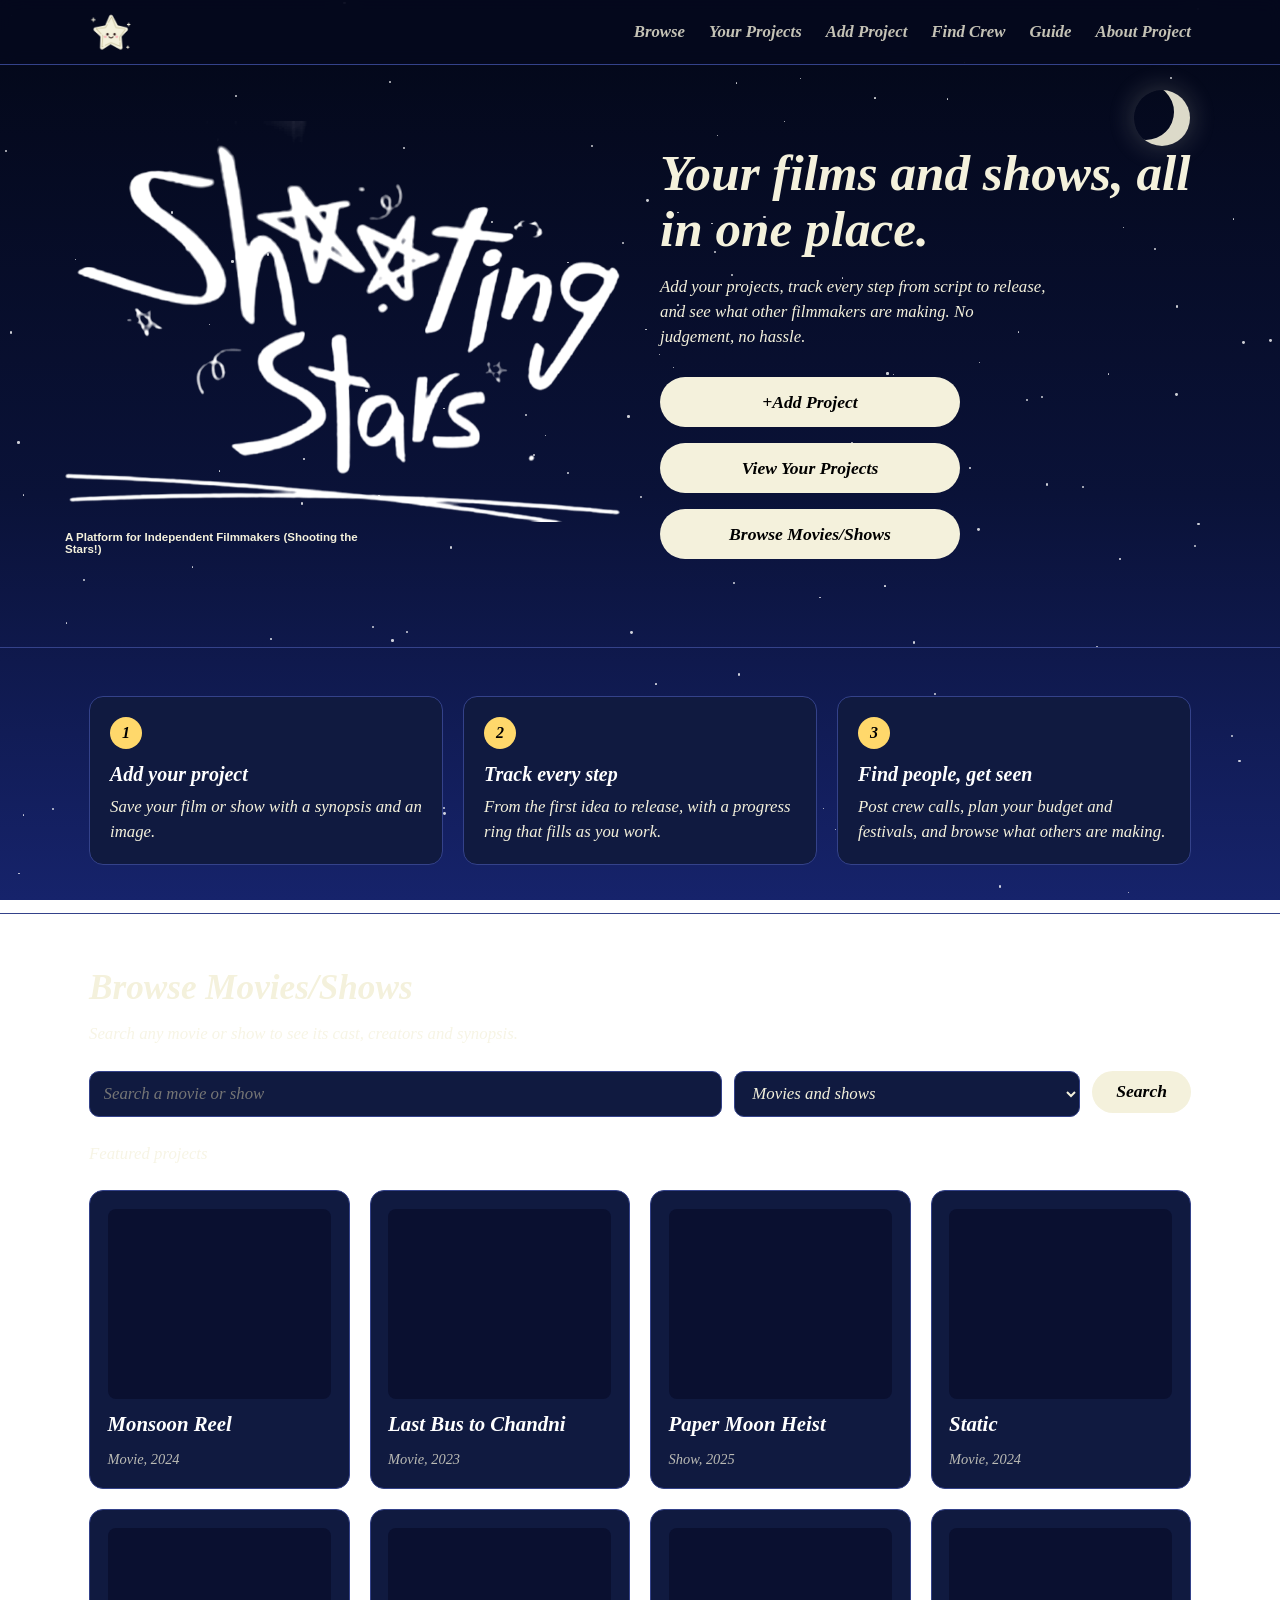
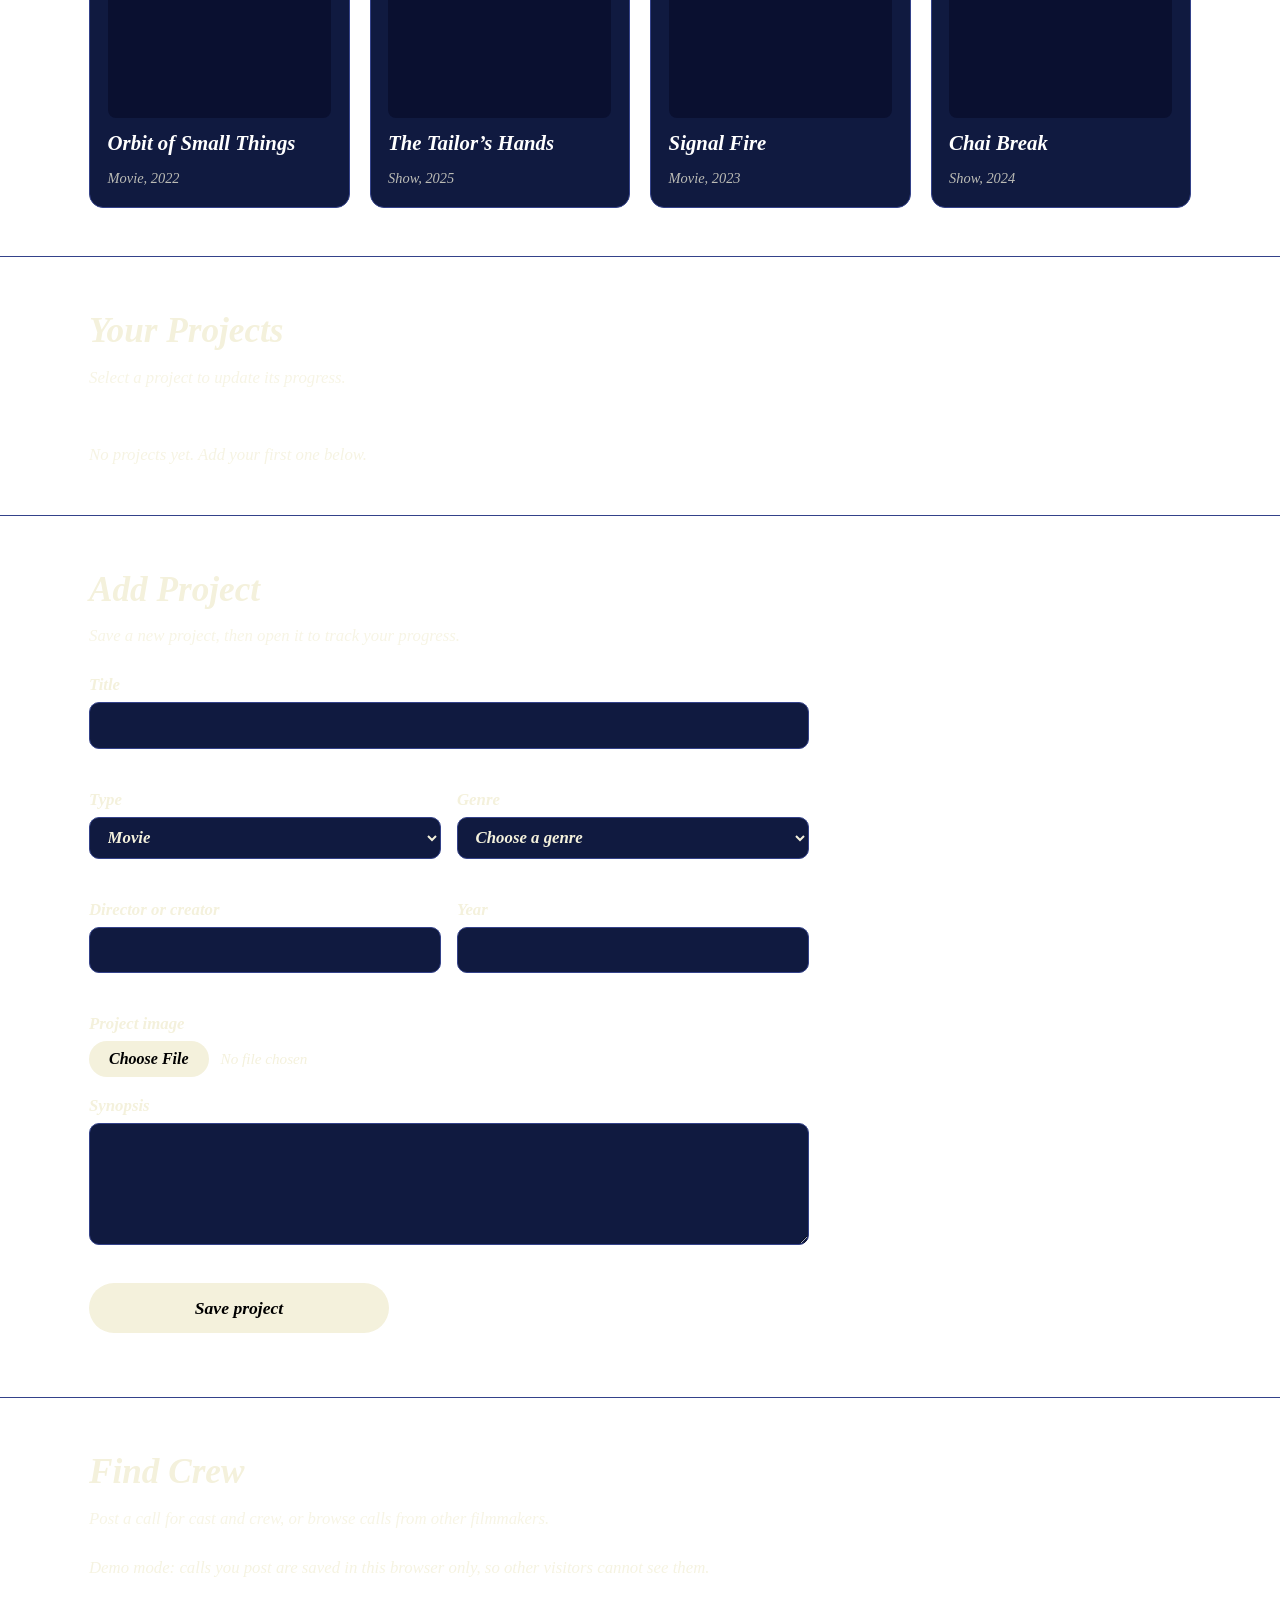
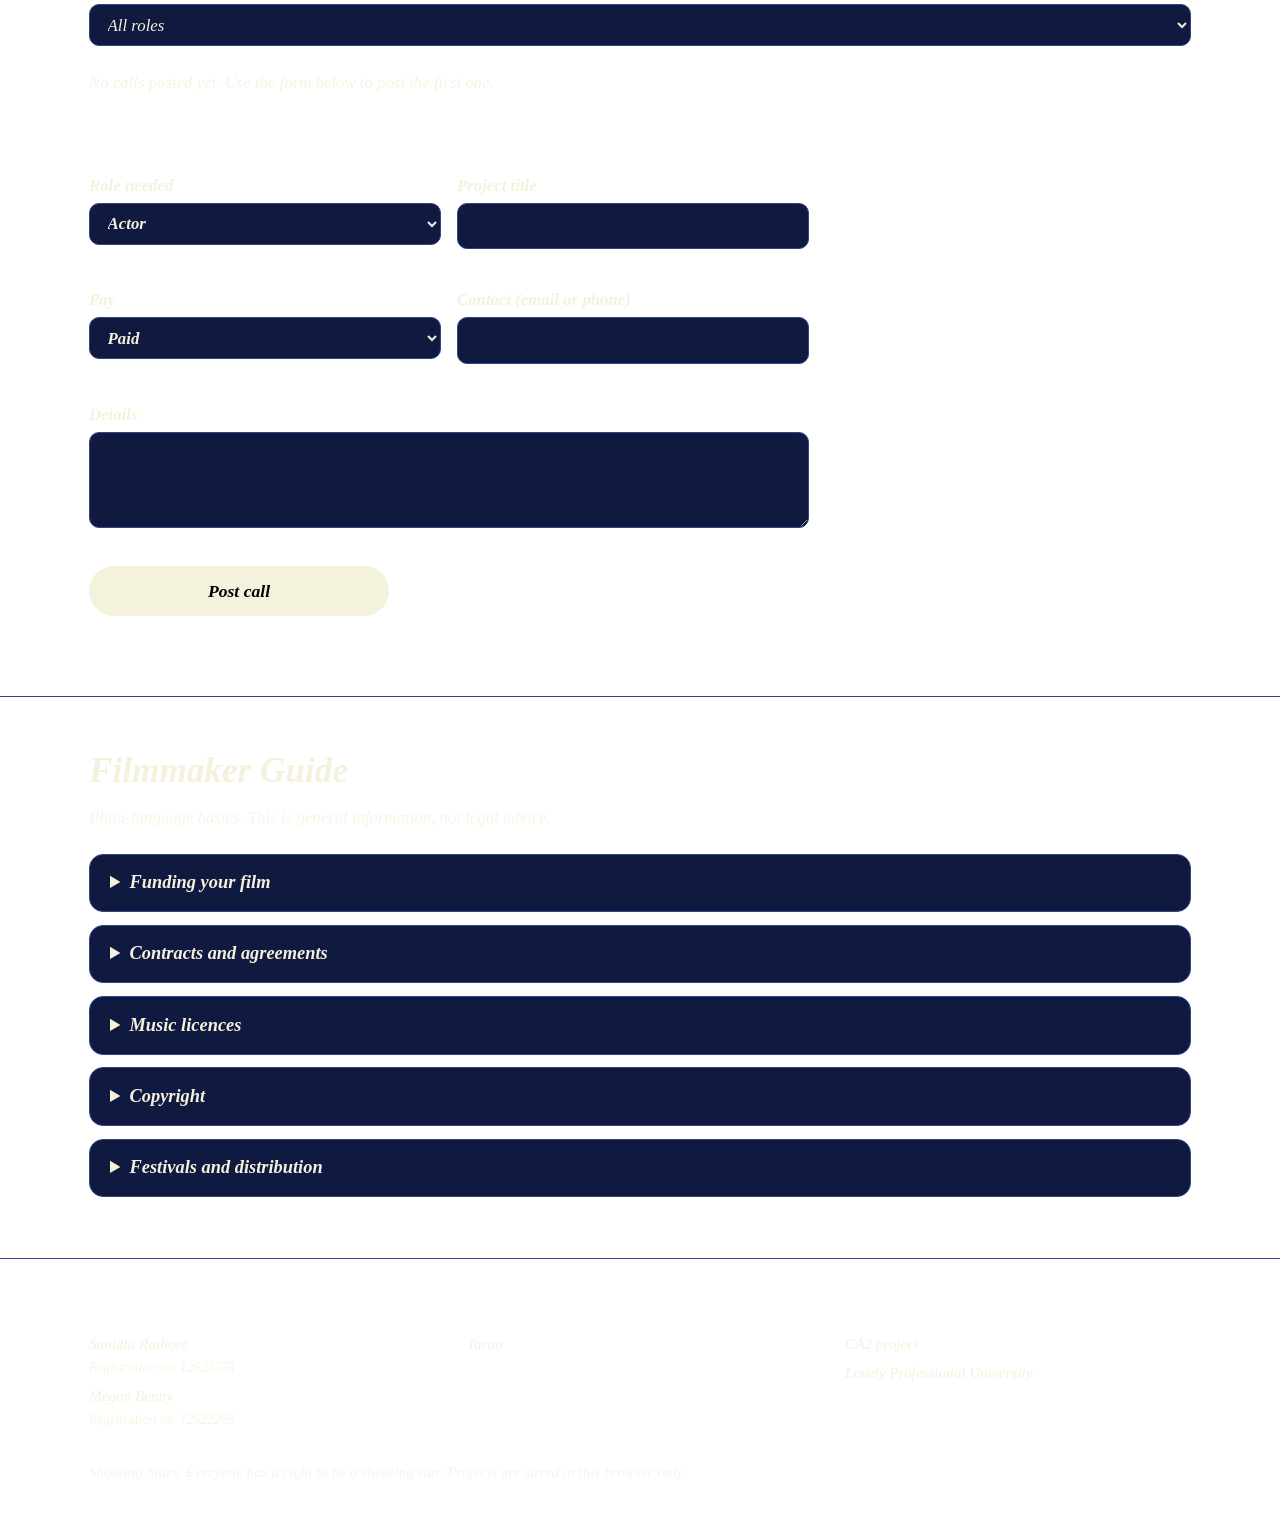
==== commit 3d771182: "Replace shooting-stars image with star image" ====
--- a/index.html
+++ b/index.html
@@ -9,7 +9,7 @@
 <body>
 <!-- Top bar -->
 <header><div class="wrap">
-  <a href="#top" aria-label="Shooting Stars home"><img src=shooting-stars.png alt="Shooting Stars"></a>
+  <a href="#top" aria-label="Shooting Stars home"><img src=star.png alt="Shooting Stars"></a>
   <nav aria-label="Main"><a href="#browse">Browse</a><a href="#projects">Your Projects</a><a href="#add">Add Project</a><a href="#crew">Find Crew</a><a href="#guide">Guide</a><a href="about.html">About Project</a></nav>
 </div></header>
 
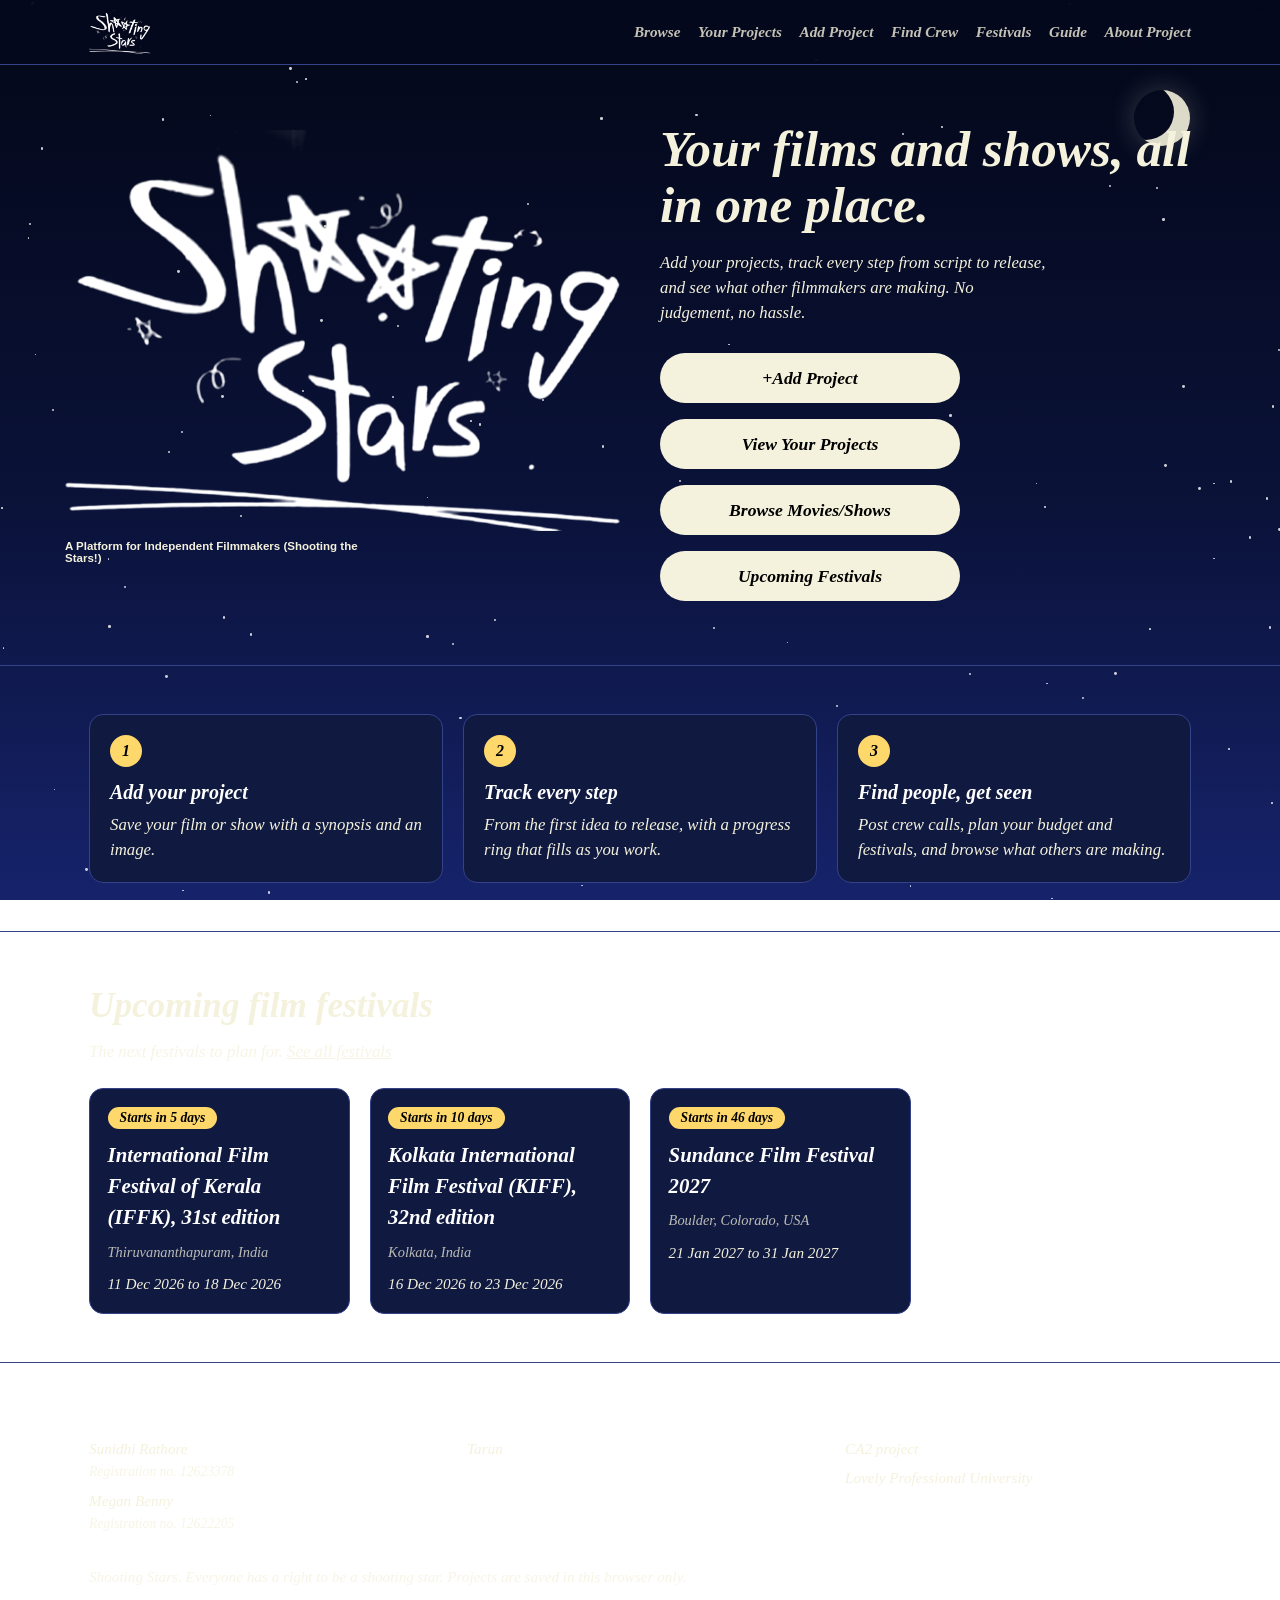
==== commit 30c70ba2: "Add files via upload" ====
--- a/index.html
+++ b/index.html
@@ -3,24 +3,24 @@
 <head>
 <meta charset="utf-8">
 <meta name="viewport" content="width=device-width, initial-scale=1">
-<title>Shooting Stars | A platform for independent filmmakers</title>
+<title>A platform for independent filmmakers | Shooting Stars</title>
 <link rel="stylesheet" href="style.css">
 </head>
 <body>
 <!-- Top bar -->
 <header><div class="wrap">
-  <a href="#top" aria-label="Shooting Stars home"><img src=star.png alt="Shooting Stars"></a>
-  <nav aria-label="Main"><a href="#browse">Browse</a><a href="#projects">Your Projects</a><a href="#add">Add Project</a><a href="#crew">Find Crew</a><a href="#guide">Guide</a><a href="about.html">About Project</a></nav>
+  <a href="index.html" aria-label="Shooting Stars home"><img src=shooting-stars.png alt="Shooting Stars"></a>
+  <nav aria-label="Main"><a href="browse.html">Browse</a><a href="projects.html">Your Projects</a><a href="add.html">Add Project</a><a href="crew.html">Find Crew</a><a href="festivals.html">Festivals</a><a href="guide.html">Guide</a><a href="about.html">About Project</a></nav>
 </div></header>
 
-<div id="v-main"><main id="top">
+<main>
 <div class="wrap hero">
   <div><img src=shooting-stars.png alt="Shooting Stars"><p class="cap">A Platform for Independent Filmmakers (Shooting the Stars!)</p></div>
   <div>
     <h1>Your films and shows, all in one place.</h1>
     <p>Add your projects, track every step from script to release, and see what other filmmakers are making. No judgement, no hassle.</p>
     <nav class="menu" aria-label="Quick links">
-      <a class="pill" href="#add">+Add Project</a><a class="pill" href="#projects">View Your Projects</a><a class="pill" href="#browse">Browse Movies/Shows</a>
+      <a class="pill" href="add.html">+Add Project</a><a class="pill" href="projects.html">View Your Projects</a><a class="pill" href="browse.html">Browse Movies/Shows</a><a class="pill" href="festivals.html">Upcoming Festivals</a>
     </nav>
   </div>
 </div>
@@ -33,79 +33,13 @@
   </div>
 </div></section>
 
-<!-- Browse and search -->
-<section id="browse"><div class="wrap">
-  <h2>Browse Movies/Shows</h2>
-  <p class="sub">Search any movie or show to see its cast, creators and synopsis.</p>
-  <form class="tools" id="sform" style="display:flex;max-width:none">
-    <input id="q" type="search" placeholder="Search a movie or show" aria-label="Search">
-    <select id="type" aria-label="Type"><option value="">Movies and shows</option><option value="movie">Movies</option><option value="show">Shows</option></select>
-    <button class="pill sm" type="submit">Search</button>
-  </form>
-  <p class="sub" id="bnote"></p>
-  <div class="grid" id="grid" aria-live="polite"></div>
+<section id="festivals-teaser"><div class="wrap">
+  <h2>Upcoming film festivals</h2>
+  <p class="sub">The next festivals to plan for. <a href="festivals.html" style="text-decoration:underline">See all festivals</a></p>
+  <div class="grid" id="nextFests"></div>
 </div></section>
+</main>
 
-<!-- Your projects and progress -->
-<section id="projects"><div class="wrap">
-  <h2>Your Projects</h2>
-  <p class="sub">Select a project to update its progress.</p>
-  <div class="sum" id="sum"></div>
-  <div class="grid" id="mineGrid"></div>
-</div></section>
-
-<!-- Add a new project -->
-<section id="add"><div class="wrap">
-  <h2>Add Project</h2>
-  <p class="sub">Save a new project, then open it to track your progress.</p>
-  <form id="form" novalidate>
-    <label class="full">Title<input name="title" maxlength="80"><span class="err" data-for="title"></span></label>
-    <label>Type<select name="type"><option>Movie</option><option>Show</option></select></label>
-    <label>Genre<select name="genre"></select><span class="err" data-for="genre"></span></label>
-    <label>Director or creator<input name="director" maxlength="60"><span class="err" data-for="director"></span></label>
-    <label>Year<input name="year" type="number" min="1990" max="2035"><span class="err" data-for="year"></span></label>
-    <label class="full">Project image<input id="img" type="file" accept="image/*"></label>
-    <label class="full">Synopsis<textarea name="synopsis" rows="4" maxlength="400"></textarea><span class="err" data-for="synopsis"></span></label>
-    <div class="full"><button class="pill" type="submit">Save project</button></div>
-    <p id="msg" role="status"></p>
-  </form>
-</div></section>
-<!-- Find crew -->
-<section id="crew"><div class="wrap">
-  <h2>Find Crew</h2>
-  <p class="sub">Post a call for cast and crew, or browse calls from other filmmakers.</p>
-  <p class="sub" id="cnote"></p>
-  <div class="tools"><select id="crole" aria-label="Filter by role"></select></div>
-  <div class="grid" id="cgrid"></div>
-  <h3 style="margin:2rem 0 1rem">Post a call</h3>
-  <form id="cform" novalidate>
-    <label>Role needed<select name="role"></select></label>
-    <label>Project title<input name="project" maxlength="80"><span class="err" data-for="project"></span></label>
-    <label>Pay<select name="pay"><option>Paid</option><option>Unpaid</option><option>Negotiable</option></select></label>
-    <label>Contact (email or phone)<input name="contact" maxlength="80"><span class="err" data-for="contact"></span></label>
-    <label class="full">Details<textarea name="details" rows="3" maxlength="300"></textarea><span class="err" data-for="details"></span></label>
-    <div class="full"><button class="pill" type="submit">Post call</button></div>
-    <p id="cwarn" class="meta full"></p>
-    <p id="cmsg" class="full" role="status"></p>
-  </form>
-</div></section>
-
-<!-- Filmmaker guide -->
-<section id="guide"><div class="wrap">
-  <h2>Filmmaker Guide</h2>
-  <p class="sub">Plain-language basics. This is general information, not legal advice.</p>
-  <details><summary>Funding your film</summary><ul><li>Crowdfunding: pitch your film to an audience and offer rewards.</li><li>Grants and film funds from arts councils, film bodies and festivals.</li><li>Local sponsors or businesses who want to support a project.</li><li>Co-producers and investors, who usually expect a share of any profit.</li></ul><p>Track your spending in the Budget section of each project page.</p></details>
-  <details><summary>Contracts and agreements</summary><ul><li>Put every agreement in writing: crew, cast, writers, composers and editors.</li><li>Get a signed release from every person who appears on camera.</li><li>Get written permission for every location you film in.</li><li>State clearly who owns the work, who gets credit, and how and when people are paid.</li></ul></details>
-  <details><summary>Music licences</summary><ul><li>Using a commercial song needs permission for the recording and for the composition.</li><li>Safer options: music you commission, royalty-free libraries, or Creative Commons tracks whose terms you follow.</li><li>Keep a copy of every licence in case a festival or platform asks for proof.</li></ul></details>
-  <details><summary>Copyright</summary><ul><li>You usually hold the copyright in your own work, but work made by others needs a written agreement.</li><li>Do not use footage, images, fonts or music without checking their licence.</li><li>Credit everyone who contributed.</li></ul></details>
-  <details><summary>Festivals and distribution</summary><ul><li>Check each festival’s deadline, fee and rules, such as premiere requirements.</li><li>Track them in the Festivals section of each project page.</li><li>After festivals, consider streaming platforms, online video sites or your own screenings.</li></ul></details>
-</div></section>
-</main></div>
-
-<!-- Project page (filled in by script) -->
-<div id="v-detail" hidden></div>
-<!-- Movie / show details pop-up -->
-<dialog id="dlg" aria-label="Details"></dialog>
 <!-- Footer with project credits -->
 <footer>
 <div class="wrap">
@@ -128,411 +62,8 @@
     <p class="footnote">Shooting Stars. Everyone has a right to be a shooting star. Projects are saved in this browser only.</p>
 </div>
 </footer>
-
-<script>
-/*
-  Shooting Stars: a platform for independent filmmakers (CA1 project)
-  Everything is saved in the browser with localStorage. data.json holds the sample films.
-*/
-const OMDB_KEY = ""; // optional: free key from omdbapi.com/apikey.aspx enables movie search
-const GENRES = ["Action", "Adventure", "Animation", "Biography", "Comedy", "Crime", "Documentary", "Drama", "Experimental", "Family", "Fantasy", "Historical", "Horror", "Musical", "Mystery", "Romance", "Sci-Fi", "Sport", "Thriller", "War", "Western", "Other"];
-// Every step of making a film. A step is either a checkbox ("c") or a 0-100% slider ("p")
-const PHASES = [["Development", [["idea", "Idea and concept locked", "c"], ["script", "Script written", "p"], ["final", "Script revised and final", "c"], ["budget", "Budget planned", "c"], ["fund", "Funding secured", "c"]]],
-    ["Pre-production", [["crew", "Director and crew hired", "c"], ["cast", "Cast decided", "c"], ["loc", "Locations scouted", "c"], ["sched", "Shooting schedule made", "c"], ["gear", "Equipment and permits arranged", "c"]]],
-    ["Production", [["shoot", "Filming completed", "p"]]],
-    ["Post-production", [["edit", "Editing", "p"], ["sound", "Sound design and music", "p"], ["color", "Colour grading", "p"], ["cut", "Final cut locked", "c"]]],
-    ["Release", [["promo", "Poster and trailer made", "c"], ["submit", "Submitted to festival or platform", "c"], ["out", "Released", "c"]]]];
-const ALL_STEP_IDS = PHASES.flatMap(p => p[1].map(s => s[0]));
-const PROJECTS_KEY = "ss_projects", getEl = s => document.querySelector(s);
-const escapeHtml = s => String(s ?? "").replace(/[&<>"']/g, c => ({ "&": "&amp;", "<": "&lt;", ">": "&gt;", '"': "&quot;", "'": "&#39;" }[c]));
-const loadProjects = () => { try {
-    return JSON.parse(localStorage.getItem(PROJECTS_KEY)) || [];
-}
-catch (e) {
-    return [];
-} };
-const saveProjects = () => { try {
-    localStorage.setItem(PROJECTS_KEY, JSON.stringify(myProjects));
-    return true;
-}
-catch (e) {
-    return false;
-} };
-let sampleFilms = [], myProjects = loadProjects(), shownResults = [], pendingImage = "";
-const stepValue = (p, id) => p.steps[id] || 0;
-// Progress maths: each step counts 0-100, a phase or project is the average of its steps
-const average = a => a.length ? Math.round(a.reduce((x, y) => x + y, 0) / a.length) : 0;
-const projectPercent = p => average(ALL_STEP_IDS.map(i => stepValue(p, i)));
-const phasePercent = (p, ph) => average(ph[1].map(s => stepValue(p, s[0])));
-// Draws the circular progress meter as an SVG (the ring is a circle whose dash length matches the percentage)
-const progressRing = (p, s = 84) => { const r = s / 2 - 7, c = 2 * Math.PI * r, m = s / 2; return `<svg width="${s}" height="${s}" viewBox="0 0 ${s} ${s}" role="img" aria-label="${p}% complete" style="flex:none"><circle cx="${m}" cy="${m}" r="${r}" fill="none" stroke="#26336e" stroke-width="7"/><circle cx="${m}" cy="${m}" r="${r}" fill="none" stroke="#ffd86b" stroke-width="7" stroke-linecap="round" stroke-dasharray="${c}" stroke-dashoffset="${c * (1 - p / 100)}" transform="rotate(-90 ${m} ${m})"/><text x="50%" y="50%" text-anchor="middle" dominant-baseline="central" fill="#f4f1dc" font-size="${s / 4.2}" font-weight="700" font-family="Arial,sans-serif">${p}%</text></svg>`; };
-const thumb = (src, cls = "thumb") => src ? `<img class="${cls}" src="${escapeHtml(src)}" alt="" loading="lazy">` : `<div class="${cls}"></div>`;
-// Shrinks an uploaded picture so it fits inside localStorage
-const shrinkImage = f => new Promise(res => { const r = new FileReader(); r.onload = () => { const i = new Image(); i.onload = () => { const k = Math.min(1, 600 / i.width), c = document.createElement("canvas"); c.width = i.width * k; c.height = i.height * k; c.getContext("2d").drawImage(i, 0, 0, c.width, c.height); res(c.toDataURL("image/jpeg", .8)); }; i.src = r.result; }; r.readAsDataURL(f); });
-/* Your projects */
-// Your Projects section: the two summary rings and one card per project
-function renderMine() {
-    const done = myProjects.filter(p => projectPercent(p) === 100).length;
-    getEl("#sum").innerHTML = myProjects.length ? `<div>${progressRing(Math.round(done / myProjects.length * 100), 96)}<span>${done} of ${myProjects.length} projects completed</span></div><div>${progressRing(average(myProjects.map(projectPercent)), 96)}<span>Average progress across projects</span></div>` : "";
-    getEl("#mineGrid").innerHTML = myProjects.length ? myProjects.map(p => `<article class="card"><a class="plink" href="#project/${escapeHtml(p.id)}">${thumb(p.image, "thumb")}</a>
-    <a class="plink" href="#project/${escapeHtml(p.id)}"><div><h3>${escapeHtml(p.title)}</h3><p class="meta">${escapeHtml(p.type)} by ${escapeHtml(p.director)}, ${escapeHtml(p.year)}</p></div>${progressRing(projectPercent(p), 64)}</a>
-    <div class="row"><span class="tag">${escapeHtml(p.genre)}</span><button class="rm" data-del="${escapeHtml(p.id)}" aria-label="Remove ${escapeHtml(p.title)}">Remove</button></div></article>`).join("") : '<p class="empty">No projects yet. Add your first one below.</p>';
-}
-getEl("#mineGrid").addEventListener("click", e => {
-    const b = e.target.closest("[data-del]");
-    if (!b || !confirm("Remove this project?"))
-        return;
-    myProjects = myProjects.filter(p => p.id !== b.dataset.del);
-    saveProjects();
-    renderMine();
-});
-/* Project page */
-// The page for a single project: progress steps, budget, festivals, feedback and notes
-function openProjectPage(id) {
-    const p = myProjects.find(x => x.id === id);
-    if (!p) {
-        location.hash = "#projects";
-        return;
-    }
-    getEl("#v-detail").innerHTML = `<div class="wrap"><a class="back" href="#projects">← Back to your projects</a>
-  <div class="dhead">${thumb(p.image)}<div><h2>${escapeHtml(p.title)}</h2><p class="meta">${escapeHtml(p.type)} by ${escapeHtml(p.director)}, ${escapeHtml(p.year)}, ${escapeHtml(p.genre)}</p><p class="syn">${escapeHtml(p.synopsis)}</p>
-  <label style="margin-top:.75rem;max-width:260px">Change image<input id="chimg" type="file" accept="image/*"></label></div><div id="big">${progressRing(projectPercent(p), 140)}</div></div>
-  ${PHASES.map((ph, n) => `<div class="phase"><h3>${ph[0]}<span id="ph${n}">${phasePercent(p, ph)}%</span></h3>${ph[1].map(s => s[2] === "c"
-        ? `<label class="step"><input type="checkbox" data-s="${s[0]}" ${stepValue(p, s[0]) ? "checked" : ""}><span class="lbl">${s[1]}</span></label>`
-        : `<label class="step"><span class="lbl">${s[1]}</span><input type="range" min="0" max="100" step="5" data-s="${s[0]}" value="${stepValue(p, s[0])}"><output id="o-${s[0]}">${stepValue(p, s[0])}%</output></label>`).join("")}</div>`).join("")}
-  <div id="extra">${renderExtraSections(p)}</div><label>Notes<textarea id="notes" rows="3">${escapeHtml(p.notes || "")}</textarea></label>
-  <div class="row" style="margin:1rem 0 3rem"><button class="pill" id="sv">Save progress</button><button class="rm" id="dl">Delete project</button></div><p id="dmsg" role="status"></p></div>`;
-    const v = getEl("#v-detail"), upd = () => { getEl("#big").innerHTML = progressRing(projectPercent(p), 140); PHASES.forEach((ph, n) => getEl("#ph" + n).textContent = phasePercent(p, ph) + "%"); };
-    v.oninput = e => {
-        const t = e.target;
-        if (t.dataset.s) {
-            p.steps[t.dataset.s] = t.type === "checkbox" ? (t.checked ? 100 : 0) : +t.value;
-            const o = getEl("#o-" + t.dataset.s);
-            if (o)
-                o.textContent = t.value + "%";
-            upd();
-            saveProjects();
-        }
-        if (t.id === "notes") {
-            p.notes = t.value;
-            saveProjects();
-        }
-    };
-    wireExtra(p);
-    getEl("#sv").onclick = () => { getEl("#dmsg").textContent = saveProjects() ? "Progress saved." : "Storage is full. Remove a project or use a smaller image."; };
-    getEl("#dl").onclick = () => { if (confirm("Delete this project?")) {
-        myProjects = myProjects.filter(x => x.id !== id);
-        saveProjects();
-        location.hash = "#projects";
-    } };
-    getEl("#chimg").onchange = async (e) => { if (e.target.files[0]) {
-        p.image = await shrinkImage(e.target.files[0]);
-        saveProjects();
-        openProjectPage(id);
-    } };
-}
-/* Add project */
-getEl("[name=genre]").innerHTML = '<option value="">Choose a genre</option>' + GENRES.map(g => `<option>${g}</option>`).join("");
-getEl("#img").onchange = async (e) => { pendingImage = e.target.files[0] ? await shrinkImage(e.target.files[0]) : ""; };
-getEl("#form").addEventListener("submit", e => {
-    e.preventDefault();
-    const d = Object.fromEntries(new FormData(e.target)), errors = {}, y = +d.year;
-    if (!d.title.trim())
-        errors.title = "Enter the project title.";
-    if (!d.director.trim())
-        errors.director = "Enter the director or creator.";
-    if (!d.genre)
-        errors.genre = "Choose a genre.";
-    if (!y || y < 1990 || y > 2035)
-        errors.year = "Enter a year between 1990 and 2035.";
-    if (d.synopsis.trim().length < 20)
-        errors.synopsis = "Write at least 20 characters.";
-    document.querySelectorAll(".err").forEach(s => s.textContent = errors[s.dataset.for] || "");
-    if (Object.keys(errors).length)
-        return;
-    myProjects.unshift({ id: "p" + Date.now(), title: d.title.trim(), type: d.type, director: d.director.trim(), genre: d.genre, year: y, synopsis: d.synopsis.trim(), image: pendingImage, steps: {}, notes: "" });
-    const ok = saveProjects();
-    e.target.reset();
-    pendingImage = "";
-    renderMine();
-    getEl("#msg").textContent = ok ? "Project saved. Open it under Your Projects to update your progress." : "Storage is full. Try a smaller image.";
-});
-/* Browse and search */
-// TVMaze sends the synopsis with HTML tags in it, so remove them
-const stripHtml = h => new DOMParser().parseFromString(h || "", "text/html").body.textContent.trim();
-// Sample films from data.json plus the user's own projects
-const getLocalFilms = () => [...myProjects, ...sampleFilms].map(f => ({ src: "local", title: f.title, type: f.type || "Movie", year: f.year, image: f.image || "", syn: f.synopsis, creators: [f.director], cast: [] }));
-const card = (f, i) => `<button class="card" data-i="${i}">${thumb(f.image)}<h3>${escapeHtml(f.title)}</h3><p class="meta">${escapeHtml(f.type)}${f.year ? ", " + escapeHtml(f.year) : ""}</p></button>`;
-function showList(list, note) { shownResults = list; getEl("#bnote").textContent = note || ""; getEl("#grid").innerHTML = list.length ? list.map(card).join("") : '<p class="empty">Nothing found. Try another title.</p>'; }
-getEl("#sform").addEventListener("submit", async (e) => {
-    e.preventDefault();
-    const q = getEl("#q").value.trim(), t = getEl("#type").value;
-    if (!q) {
-        showList(getLocalFilms(), "Featured projects");
-        return;
-    }
-    getEl("#bnote").textContent = "Searching…";
-    let out = getLocalFilms().filter(f => f.title.toLowerCase().includes(q.toLowerCase()) && (!t || f.type.toLowerCase() === t)), note = "";
-    try {
-        if (t !== "movie") {
-            const r = await (await fetch("https://api.tvmaze.com/search/shows?q=" + encodeURIComponent(q))).json();
-            out = out.concat(r.map(({ show: s }) => ({ src: "tv", id: s.id, title: s.name, type: "Show", year: (s.premiered || "").slice(0, 4), image: s.image?.medium || "", syn: stripHtml(s.summary) })));
-        }
-        if (t !== "show") {
-            if (OMDB_KEY) {
-                const r = await (await fetch(`https://www.omdbapi.com/?apikey=${OMDB_KEY}&type=movie&s=${encodeURIComponent(q)}`)).json();
-                out = out.concat((r.Search || []).map(m => ({ src: "omdb", id: m.imdbID, title: m.Title, type: "Movie", year: m.Year, image: m.Poster !== "N/A" ? m.Poster : "" })));
-            }
-            else
-                note = "Movie search needs a free OMDb key (see OMDB_KEY at the top of the script). Shows and your projects are searched.";
-        }
-    }
-    catch (err) {
-        note = "Could not reach the search service. Check your connection.";
-    }
-    showList(out, note);
-});
-getEl("#grid").addEventListener("click", async (e) => {
-    const b = e.target.closest("[data-i]");
-    if (!b)
-        return;
-    let f = { ...shownResults[+b.dataset.i] };
-    const d = getEl("#dlg");
-    d.innerHTML = "<p>Loading…</p>";
-    d.showModal();
-    try {
-        if (f.src === "tv") {
-            const s = await (await fetch(`https://api.tvmaze.com/shows/${f.id}?embed[]=cast&embed[]=crew`)).json();
-            f.cast = s._embedded.cast.slice(0, 12).map(c => c.person.name + (c.character ? " as " + c.character.name : ""));
-            f.creators = s._embedded.crew.filter(c => c.type === "Creator").map(c => c.person.name);
-            f.image = s.image?.original || f.image;
-        }
-        if (f.src === "omdb") {
-            const m = await (await fetch(`https://www.omdbapi.com/?apikey=${OMDB_KEY}&i=${f.id}&plot=full`)).json();
-            f.cast = (m.Actors || "").split(", ").filter(x => x && x !== "N/A");
-            f.creators = [m.Director, m.Writer].join(", ").split(", ").filter(x => x && x !== "N/A");
-            f.syn = m.Plot;
-        }
-    }
-    catch (err) { }
-    d.innerHTML = `<h2>${escapeHtml(f.title)}</h2><p class="meta">${escapeHtml(f.type)}${f.year ? ", " + escapeHtml(f.year) : ""}</p>
-  <div class="dl">${f.image ? `<img src="${escapeHtml(f.image)}" alt="Poster for ${escapeHtml(f.title)}">` : ""}<div style="flex:1;min-width:200px"><h3>Creators</h3><p>${escapeHtml((f.creators || []).join(", ") || "Not listed")}</p><h3 style="margin-top:.75rem">Cast</h3><p>${escapeHtml((f.cast || []).join(", ") || "Not listed")}</p></div></div>
-  <h3>Synopsis</h3><p>${escapeHtml(f.syn || "No synopsis available.")}</p><button class="pill sm" style="margin-top:1rem" onclick="this.closest('dialog').close()">Close</button>`;
-});
-/* Budget, festivals and feedback (project page) */
-const makeId = () => Math.random().toString(36).slice(2, 8), formatNumber = n => Number(n).toLocaleString();
-// Turns a deadline date into text like "12 days left"
-function daysLeft(d) { const n = Math.ceil((new Date(d + "T00:00") - new Date().setHours(0, 0, 0, 0)) / 864e5); return n < 0 ? "deadline passed" : n === 0 ? "due today" : n + " days left"; }
-function renderExtraSections(p) {
-    const b = p.budget || { total: 0, items: [] }, spent = b.items.reduce((a, i) => a + i.amt, 0), left = b.total - spent, used = b.total ? Math.min(100, Math.round(spent / b.total * 100)) : 0;
-    const fe = (p.fests || []).slice().sort((a, b) => a.deadline.localeCompare(b.deadline)), fb = p.feedback || [];
-    return `<div class="phase"><h3>Budget<span>${used}% used</span></h3>
-  <div class="step"><span class="lbl">Total budget</span><input type="number" min="0" id="btotal" value="${b.total || ""}"></div>
-  <div class="bar"><i style="width:${used}%"></i></div>
-  <p class="meta">Spent ${formatNumber(spent)}, ${left < 0 ? "over budget by " + formatNumber(-left) : "remaining " + formatNumber(left)}</p>
-  ${b.items.map(i => `<div class="step"><span class="lbl">${escapeHtml(i.label)}</span><span>${formatNumber(i.amt)}</span><button class="rm" data-bdel="${i.id}">Remove</button></div>`).join("")}
-  <div class="step"><input id="blabel" placeholder="Expense, e.g. camera hire" maxlength="60" aria-label="Expense"><input id="bamt" type="number" min="0" placeholder="Amount" aria-label="Amount"><button class="pill sm" id="badd">Add</button></div></div>
-  <div class="phase"><h3>Festivals and submissions</h3>
-  ${fe.map(f => `<div class="step"><span class="lbl">${escapeHtml(f.name)}</span><span class="meta">${escapeHtml(f.deadline)}, ${daysLeft(f.deadline)}${f.fee ? ", fee " + formatNumber(f.fee) : ""}</span><select data-fst="${f.id}" aria-label="Status">${["Planned", "Submitted", "Accepted", "Rejected"].map(x => `<option ${x === f.status ? "selected" : ""}>${x}</option>`).join("")}</select><button class="rm" data-fdel="${f.id}">Remove</button></div>`).join("") || '<p class="meta">No festivals added yet.</p>'}
-  <div class="step"><input id="fname" placeholder="Festival or platform" maxlength="60" aria-label="Festival name"><input id="fdate" type="date" aria-label="Deadline"><input id="ffee" type="number" min="0" placeholder="Fee" aria-label="Fee"><button class="pill sm" id="fadd">Add</button></div></div>
-  <div class="phase"><h3>Feedback</h3><p class="meta">Notes and comments from viewers and collaborators, saved in this browser.</p>
-  ${fb.map(c => `<div class="step"><span class="lbl"><strong>${escapeHtml(c.name)}:</strong> ${escapeHtml(c.text)}</span><button class="rm" data-cdel="${c.id}">Remove</button></div>`).join("")}
-  <div class="step"><input id="cname" placeholder="Name" maxlength="40" aria-label="Name"><input id="ctext" placeholder="Comment" maxlength="300" aria-label="Comment"><button class="pill sm" id="cadd">Add</button></div></div>`;
-}
-// Click and change handlers for the budget, festival and feedback boxes
-function wireExtra(p) {
-    const extraBox = getEl("#extra"), saveAndRefresh = () => { saveProjects(); extraBox.innerHTML = renderExtraSections(p); };
-    extraBox.onclick = e => {
-        const t = e.target, data = t.dataset;
-        if (t.id === "badd") {
-            const l = getEl("#blabel").value.trim(), a = +getEl("#bamt").value;
-            if (l && a > 0) {
-                (p.budget = p.budget || { total: 0, items: [] }).items.push({ id: makeId(), label: l, amt: a });
-                saveAndRefresh();
-            }
-        }
-        if (data.bdel) {
-            p.budget.items = p.budget.items.filter(i => i.id !== data.bdel);
-            saveAndRefresh();
-        }
-        if (t.id === "fadd") {
-            const n = getEl("#fname").value.trim(), dt = getEl("#fdate").value;
-            if (n && dt) {
-                (p.fests = p.fests || []).push({ id: makeId(), name: n, deadline: dt, fee: +getEl("#ffee").value || 0, status: "Planned" });
-                saveAndRefresh();
-            }
-        }
-        if (data.fdel) {
-            p.fests = p.fests.filter(f => f.id !== data.fdel);
-            saveAndRefresh();
-        }
-        if (t.id === "cadd") {
-            const x = getEl("#ctext").value.trim();
-            if (x) {
-                (p.feedback = p.feedback || []).unshift({ id: makeId(), name: getEl("#cname").value.trim() || "Anonymous", text: x });
-                saveAndRefresh();
-            }
-        }
-        if (data.cdel) {
-            p.feedback = p.feedback.filter(c => c.id !== data.cdel);
-            saveAndRefresh();
-        }
-    };
-    extraBox.onchange = e => {
-        const t = e.target;
-        if (t.id === "btotal") {
-            (p.budget = p.budget || { total: 0, items: [] }).total = Math.max(0, +t.value || 0);
-            saveAndRefresh();
-        }
-        if (t.dataset.fst) {
-            p.fests.find(f => f.id === t.dataset.fst).status = t.value;
-            saveProjects();
-        }
-    };
-}
-/* Find crew */
-const ROLES = ["Actor", "Director of Photography", "Editor", "Sound Designer", "Composer", "Screenwriter", "Production Designer", "Colourist", "VFX Artist", "Producer", "Other"];
-
-// OPTIONAL: fill in these two lines to share crew calls with every visitor (uses a free Firebase project).
-// Leave them empty and the board runs in demo mode: calls are only saved in the visitor's own browser.
-const FIREBASE_PROJECT_ID = "";
-const FIREBASE_API_KEY = "";
-const sharedMode = Boolean(FIREBASE_PROJECT_ID && FIREBASE_API_KEY);
-const CREW_API = `https://firestore.googleapis.com/v1/projects/${FIREBASE_PROJECT_ID}/databases/(default)/documents/crewCalls`;
-
-const CREW_KEY = "ss_crew";
-let crewCalls = (() => { try {
-    return JSON.parse(localStorage.getItem(CREW_KEY)) || [];
-}
-catch (e) {
-    return [];
-} })();
-let sharedCalls = [];
-const saveCrewCalls = () => { try {
-    localStorage.setItem(CREW_KEY, JSON.stringify(crewCalls));
-}
-catch (e) { } };
-
-getEl("#crole").innerHTML = '<option value="">All roles</option>' + ROLES.map(r => `<option>${r}</option>`).join("");
-getEl("#cform [name=role]").innerHTML = ROLES.map(r => `<option>${r}</option>`).join("");
-getEl("#cnote").textContent = sharedMode
-    ? "Calls here are shared with everyone who visits the site."
-    : "Demo mode: calls you post are saved in this browser only, so other visitors cannot see them.";
-getEl("#cwarn").textContent = sharedMode
-    ? "Anything you post, including your contact details, can be seen by every visitor. Posted calls cannot be edited or deleted."
-    : "";
-
-// Shared mode: read all calls from Firestore (newest first)
-async function loadSharedCalls() {
-    if (!sharedMode)
-        return;
-    try {
-        const res = await fetch(`${CREW_API}?pageSize=100&orderBy=createdAt%20desc&key=${FIREBASE_API_KEY}`);
-        if (!res.ok)
-            throw new Error(res.status);
-        const data = await res.json();
-        sharedCalls = (data.documents || []).map(doc => {
-            const f = doc.fields || {};
-            const text = key => (f[key] && f[key].stringValue) || "";
-            return { id: doc.name.split("/").pop(), role: text("role"), project: text("project"), pay: text("pay"), contact: text("contact"), details: text("details") };
-        });
-    }
-    catch (err) {
-        getEl("#cnote").textContent = "Could not load the shared calls. Check your connection and refresh.";
-    }
-    renderCrew();
-}
-
-// Shared mode: add one call to Firestore
-async function postSharedCall(call) {
-    const field = value => ({ stringValue: value });
-    const body = { fields: { role: field(call.role), project: field(call.project), pay: field(call.pay), contact: field(call.contact), details: field(call.details), createdAt: { integerValue: String(Date.now()) } } };
-    const res = await fetch(`${CREW_API}?key=${FIREBASE_API_KEY}`, { method: "POST", headers: { "Content-Type": "application/json" }, body: JSON.stringify(body) });
-    if (!res.ok)
-        throw new Error(res.status);
-}
-
-// Shows the crew calls, filtered by the selected role
-function renderCrew() {
-    const r = getEl("#crole").value, source = sharedMode ? sharedCalls : crewCalls, list = source.filter(c => !r || c.role === r);
-    getEl("#cgrid").innerHTML = list.length ? list.map(c => `<article class="card"><h3>${escapeHtml(c.role)}</h3><p class="meta">For “${escapeHtml(c.project)}”</p><p class="syn">${escapeHtml(c.details)}</p><p class="meta">Contact: ${escapeHtml(c.contact)}</p><div class="row"><span class="tag">${escapeHtml(c.pay)}</span>${!sharedMode && c.id ? `<button class="rm" data-cd="${c.id}">Remove</button>` : ""}</div></article>`).join("") : '<p class="empty">No calls posted yet. Use the form below to post the first one.</p>';
-}
-getEl("#crole").onchange = renderCrew;
-getEl("#cgrid").onclick = e => { const b = e.target.closest("[data-cd]"); if (b) {
-    crewCalls = crewCalls.filter(c => c.id !== b.dataset.cd);
-    saveCrewCalls();
-    renderCrew();
-} };
-getEl("#cform").addEventListener("submit", async (e) => {
-    e.preventDefault();
-    const form = e.target, d = Object.fromEntries(new FormData(form)), errors = {}, msg = getEl("#cmsg");
-    if (!d.project.trim())
-        errors.project = "Enter the project title.";
-    if (!d.contact.trim())
-        errors.contact = "Add a way to contact you.";
-    if (d.details.trim().length < 15)
-        errors.details = "Write at least 15 characters.";
-    form.querySelectorAll(".err").forEach(s => s.textContent = errors[s.dataset.for] || "");
-    if (Object.keys(errors).length)
-        return;
-    const call = { role: d.role, project: d.project.trim(), pay: d.pay, contact: d.contact.trim(), details: d.details.trim() };
-    if (sharedMode) {
-        // simple spam guard: one post every 30 seconds per browser
-        if (Date.now() - (+localStorage.getItem("ss_last_call") || 0) < 30000) {
-            msg.textContent = "Please wait a few seconds before posting another call.";
-            return;
-        }
-        msg.textContent = "Posting…";
-        try {
-            await postSharedCall(call);
-            localStorage.setItem("ss_last_call", String(Date.now()));
-            form.reset();
-            msg.textContent = "Your call is posted and visible to everyone.";
-            await loadSharedCalls();
-        }
-        catch (err) {
-            msg.textContent = "Could not post your call. Please try again.";
-        }
-        return;
-    }
-    crewCalls.unshift({ id: "c" + Date.now(), ...call });
-    saveCrewCalls();
-    form.reset();
-    renderCrew();
-    msg.textContent = "Your call is saved in this browser only (demo mode).";
-});
-/* Routing */
-// Decides which page to show from the URL (#project/ID opens a project page)
-function route() {
-    const h = location.hash, isP = h.startsWith("#project/");
-    getEl("#v-main").hidden = isP;
-    getEl("#v-detail").hidden = !isP;
-    if (isP) {
-        openProjectPage(h.slice(9));
-        window.scrollTo(0, 0);
-    }
-    else {
-        renderMine();
-        renderCrew();
-        if (h.length > 1) {
-            try {
-                getEl(h)?.scrollIntoView();
-            }
-            catch (e) { }
-        }
-    }
-}
-window.addEventListener("hashchange", route);
-(async () => {
-    try {
-        sampleFilms = await (await fetch("data.json")).json();
-    }
-    catch (e) { }
-    showList(getLocalFilms(), "Featured projects");
-    route();
-    loadSharedCalls();
-})();
-</script>
+<script src="common.js"></script>
+<script src="home.js"></script>
 <script src="sky.js"></script>
 </body>
 </html>
--- a/style.css
+++ b/style.css
@@ -689,3 +689,147 @@
 .menu a.pill {
     opacity:1;
 }
+
+/* ---------- Separate pages ---------- */
+main > section:first-child {
+    border-top:0;
+}
+
+.page-title {
+    font-size:clamp(2rem,4.5vw,2.8rem);
+    line-height:1.1;
+    margin-bottom:.4rem;
+}
+
+header nav {
+    gap:1.1rem;
+    font-size:.95rem;
+}
+
+.narrow {
+    max-width:920px;
+}
+
+/* Your Projects: summary box and compact list */
+.sumbox {
+    display:flex;
+    flex-wrap:wrap;
+    gap:2rem;
+    background:var(--card);
+    border:1px solid var(--line);
+    border-radius:14px;
+    padding:.8rem 1.25rem;
+    margin-bottom:1.25rem;
+}
+
+.sumbox:empty {
+    display:none;
+}
+
+.sumbox div {
+    display:flex;
+    align-items:center;
+    gap:.8rem;
+}
+
+.proj-tools {
+    display:flex;
+    flex-wrap:wrap;
+    gap:.6rem;
+    margin-bottom:1rem;
+}
+
+.proj-tools input {
+    flex:2 1 200px;
+    width:auto;
+}
+
+.proj-tools select {
+    flex:1 1 130px;
+    width:auto;
+}
+
+.plist {
+    display:flex;
+    flex-direction:column;
+    gap:.7rem;
+}
+
+.pcard {
+    display:flex;
+    align-items:center;
+    gap:1rem;
+    background:var(--card);
+    border:1px solid var(--line);
+    border-radius:12px;
+    padding:.6rem .9rem;
+}
+
+.pcard:hover {
+    border-color:var(--cream);
+}
+
+.pcard .plink {
+    flex:1;
+    display:flex;
+    align-items:center;
+    gap:1rem;
+    text-decoration:none;
+    min-width:0;
+}
+
+.pthumb {
+    width:64px;
+    height:64px;
+    flex:none;
+    object-fit:cover;
+    border-radius:8px;
+    background:#0a1030;
+}
+
+.pinfo {
+    flex:1;
+    min-width:0;
+}
+
+.pinfo h3 {
+    font-size:1.1rem;
+    white-space:nowrap;
+    overflow:hidden;
+    text-overflow:ellipsis;
+}
+
+/* Festivals */
+.badge {
+    align-self:flex-start;
+    border-radius:999px;
+    padding:.05rem .75rem;
+    font-size:.85rem;
+    font-weight:700;
+    background:var(--gold);
+    color:#000;
+}
+
+.badge.now {
+    background:#8affc1;
+}
+
+.chips {
+    display:flex;
+    flex-wrap:wrap;
+    gap:.4rem;
+}
+
+@media(max-width:1000px) {
+    header nav {
+        overflow-x:auto;
+        white-space:nowrap;
+    }
+}
+
+/* Keep the small picture box on a project row from stretching (it has no image yet) */
+.pcard .plink > .pthumb {
+    flex:none;
+    width:64px;
+    height:64px;
+}
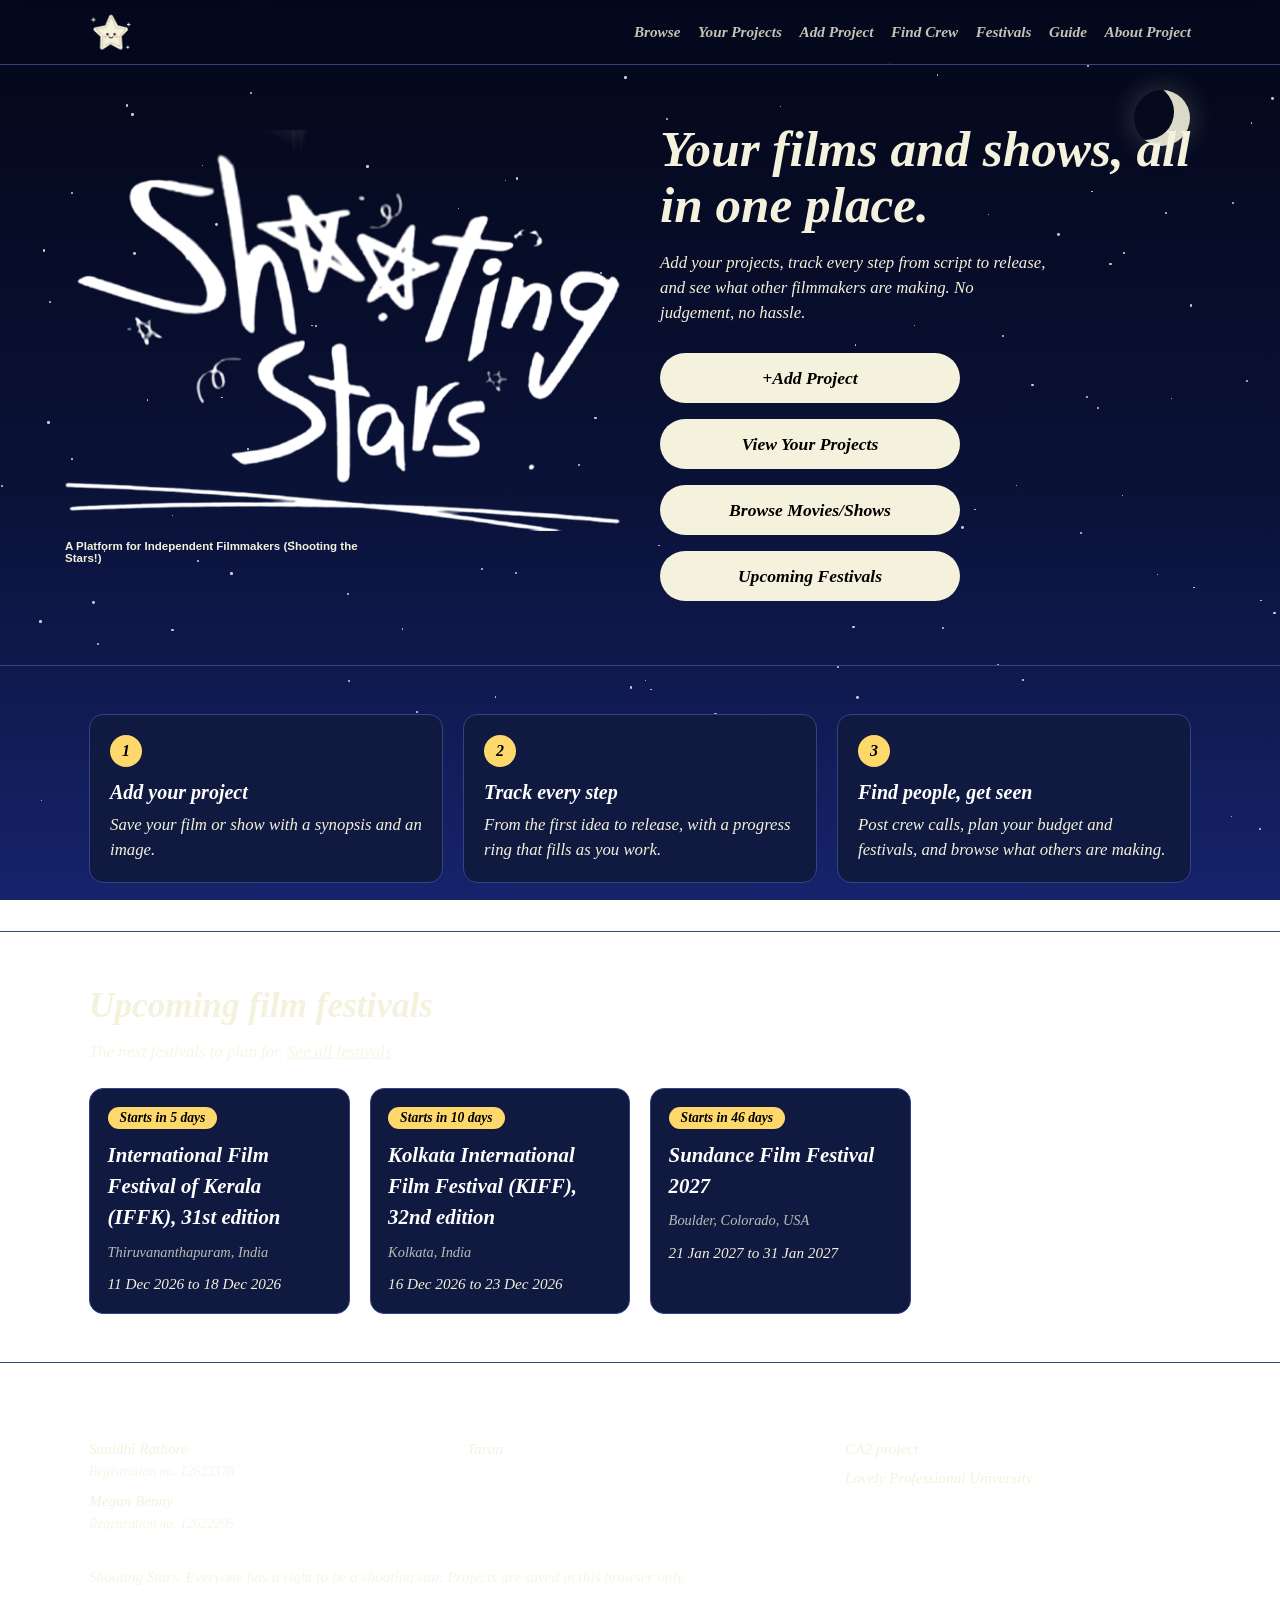
==== commit 614b4e3d: "Update index.html" ====
--- a/index.html
+++ b/index.html
@@ -9,7 +9,7 @@
 <body>
 <!-- Top bar -->
 <header><div class="wrap">
-  <a href="index.html" aria-label="Shooting Stars home"><img src=shooting-stars.png alt="Shooting Stars"></a>
+  <a href="index.html" aria-label="Shooting Stars home"><img src=star.png alt="Shooting Stars"></a>
   <nav aria-label="Main"><a href="browse.html">Browse</a><a href="projects.html">Your Projects</a><a href="add.html">Add Project</a><a href="crew.html">Find Crew</a><a href="festivals.html">Festivals</a><a href="guide.html">Guide</a><a href="about.html">About Project</a></nav>
 </div></header>
 
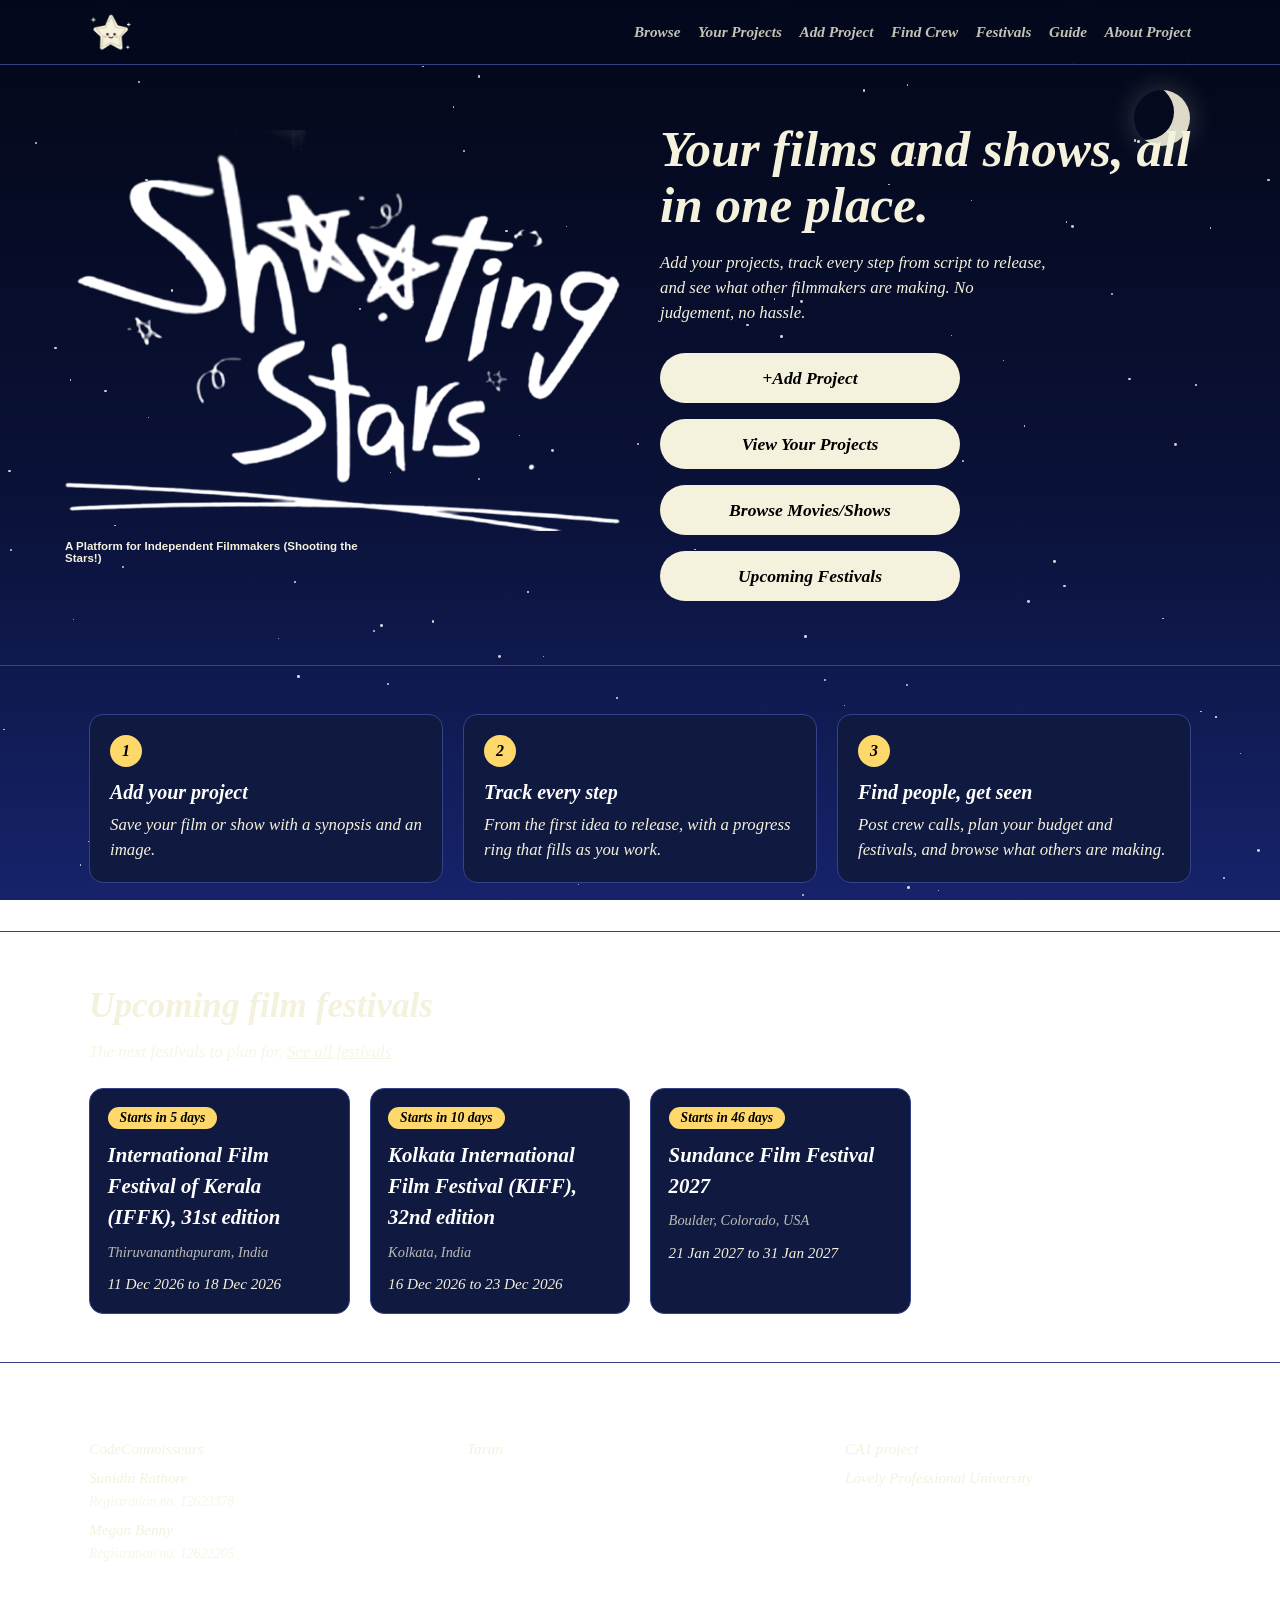
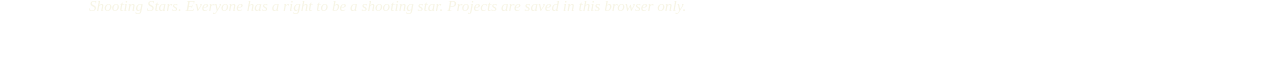
==== commit cb4b0e2f: "Update project name from CA2 to CA1" ====
--- a/index.html
+++ b/index.html
@@ -46,6 +46,7 @@
     <div class="credits">
         <div>
             <h3>Made by</h3>
+            <p>CodeConnoisseurs</p>
             <p>Sunidhi Rathore<br><span class="reg">Registration no. 12623378</span></p>
             <p>Megan Benny<br><span class="reg">Registration no. 12622205</span></p>
         </div>
@@ -55,7 +56,7 @@
         </div>
         <div>
             <h3>Project</h3>
-            <p>CA2 project</p>
+            <p>CA1 project</p>
             <p>Lovely Professional University</p>
         </div>
     </div>
